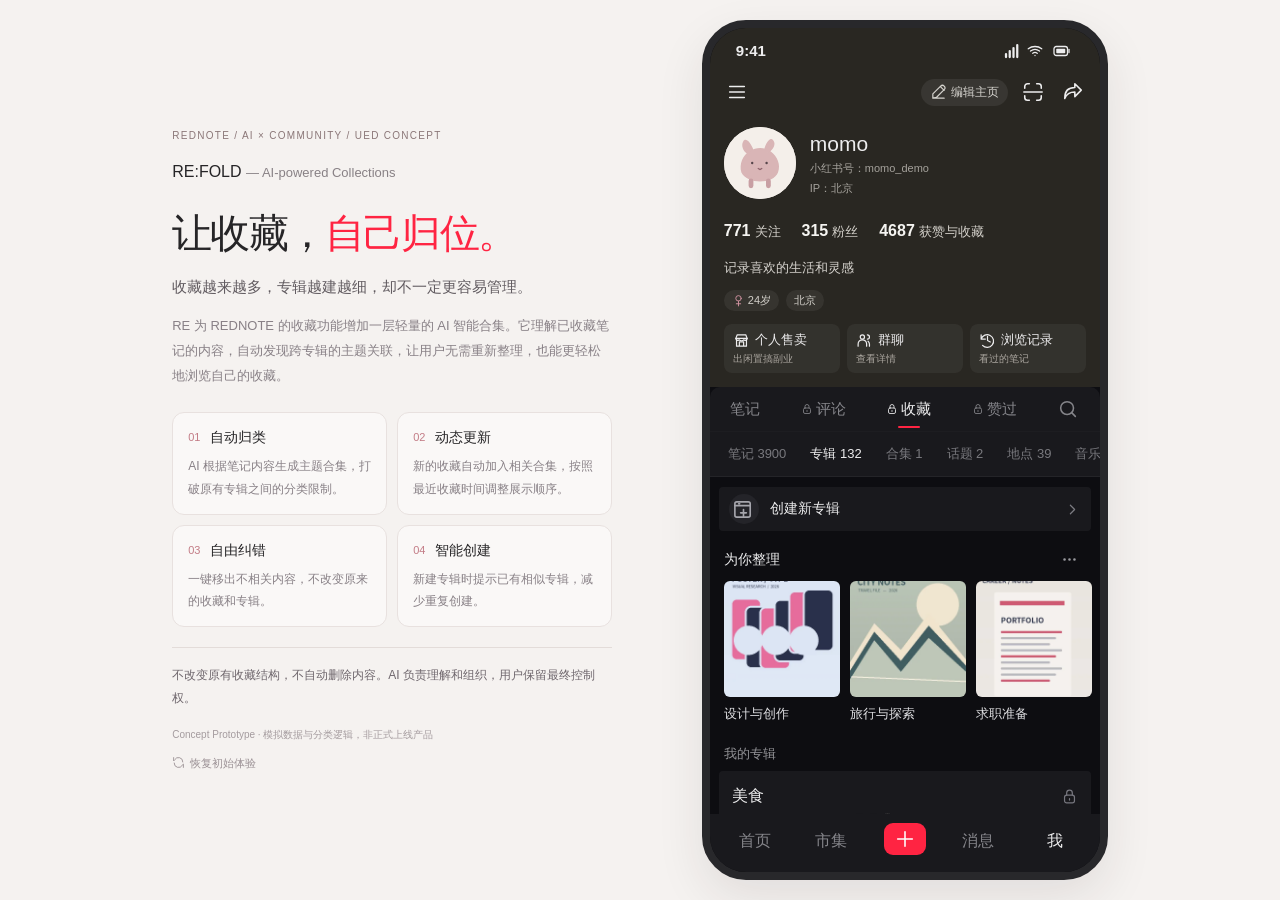
==== RE_FOLD_v06_Demo.html @ 6b08c5b2 "Publish RE:FOLD v0.6 static demo for GitHub Pages" ====
<!DOCTYPE html>
<html lang="zh-CN">
<head>
<meta charset="UTF-8" />
<meta name="viewport" content="width=device-width, initial-scale=1, viewport-fit=cover" />
<meta name="theme-color" content="#0d0d11" />
<title>RE:FOLD — AI-powered Collections · REDNOTE UED Concept</title>
<link rel="icon" href="[data-uri]" type="image/svg+xml" />
<style>
:root {
  color-scheme: dark;
  --red: #ff2442;
  --bg: #0d0d11;
  --surface: #19191d;
  --surface2: #242428;
  --line: #2b2b30;
  --text: #ededee;
  --muted: #929296;
  --faint: #68686e;
}
* { box-sizing: border-box; }
html, body { margin: 0; min-height: 100%; font-family: -apple-system, BlinkMacSystemFont, "PingFang SC", "SF Pro Text", "Microsoft YaHei", sans-serif; }
body { background: #f5f2f0; color: var(--text); -webkit-font-smoothing: antialiased; }
button, input, textarea { font: inherit; }
button { cursor: pointer; -webkit-tap-highlight-color: transparent; }
button:disabled { opacity: .4; cursor: default; }
button:focus-visible, input:focus-visible, textarea:focus-visible, summary:focus-visible { outline: 2px solid var(--red); outline-offset: 3px; }
input:focus-visible, textarea:focus-visible { outline: none; }
.form-row:focus-within { border-bottom-color: #77777e; }
button { color: inherit; }
svg.icon { width: 22px; height: 22px; stroke: currentColor; stroke-width: 1.7; fill: none; stroke-linecap: round; stroke-linejoin: round; flex: none; vertical-align: middle; }
.icon.small { width: 17px; height: 17px; }
.icon.tiny { width: 13px; height: 13px; }
.icon.big { width: 26px; height: 26px; }
.stage { min-height: 100dvh; max-width: 1140px; margin: 0 auto; display: grid; grid-template-columns: minmax(0,440px) 406px; align-items: center; justify-content: center; gap: clamp(40px,7vw,100px); padding: 20px 48px; }
.brief { min-width: 0; color: #262527; }
.eyebrow { color: #8b7778; font-size: 10px; line-height: 16px; letter-spacing: .13em; }
.project-name { font-size: 16px; font-weight: 500; line-height: 24px; margin: 16px 0 0; }
.project-name span { font-size: 13px; color: #888185; font-weight: 400; }
.brief h1 { font-size: 40px; line-height: 1.4; font-weight: 500; letter-spacing: -.045em; margin: 20px 0 12px; }
.brief h1 b { color: var(--red); font-weight: inherit; }
.project-subtitle { font-size: 15px; line-height: 1.8; margin: 0 0 14px; color: #615b60; }
.project-intro { font-size: 13px; line-height: 1.9; margin: 0; color: #888086; }
.features { display: grid; grid-template-columns: repeat(2,minmax(0,1fr)); gap: 10px; margin-top: 24px; }
.feature-card { border: 1px solid #e8e1df; border-radius: 12px; background: #ffffff80; padding: 14px 15px; }
.feature-card h2 { display: flex; align-items: center; gap: 10px; margin: 0 0 8px; font-size: 14px; line-height: 20px; font-weight: 500; }
.feature-card h2 span { color: #c37c86; font-size: 11px; font-weight: 400; font-variant-numeric: tabular-nums; }
.feature-card p { font-size: 12px; line-height: 1.85; color: #888086; margin: 0; }
.design-principle { margin: 20px 0 0; padding-top: 16px; border-top: 1px solid #e3dcd9; color: #6f676d; font-size: 12px; line-height: 1.9; }
.brief-footer { color: #a49b9e; font-size: 10px; line-height: 18px; margin-top: 16px; }
.brief-actions { margin-top: 10px; }
.brief-actions button { padding: 0; width: fit-content; display: flex; gap: 5px; align-items: center; border: 0; background: none; color: #9b9195; font-size: 11px; line-height: 18px; }
.brief-actions .icon { width: 13px; height: 13px; }
.phone { width: 406px; height: 860px; flex: none; border: 8px solid #28282b; border-radius: 44px; overflow: hidden; position: relative; background: var(--bg); display: flex; flex-direction: column; box-shadow: 0 18px 48px #29202218; }
.status { height: 40px; flex: none; padding: 5px 26px 0; display: flex; align-items: center; justify-content: space-between; background: var(--surface); font-size: 15px; font-weight: 600; }
.phone[data-page="home"] .status { background: #292722; }
.signal { display: flex; gap: 5px; align-items: center; }
.signal .icon { width: 18px; height: 18px; }
.signal .battery-icon { width: 25px; height: 18px; }
.viewport { flex: 1; min-height: 0; overflow-y: auto; overflow-x: hidden; scrollbar-width: none; overscroll-behavior-y: contain; background: var(--bg); }
.viewport::-webkit-scrollbar, .shelf::-webkit-scrollbar, .secondary-tabs::-webkit-scrollbar { display: none; }
.tabbar { height: calc(58px + env(safe-area-inset-bottom)); flex: none; display: flex; justify-content: space-around; align-items: flex-start; padding: 9px 7px env(safe-area-inset-bottom); background: var(--surface); z-index: 4; }
.tabbar[hidden] { display: none; }
.tabbar button { border: 0; background: none; color: #85858a; font-size: 16px; padding: 8px 5px; min-width: 48px; }
.tabbar button.current { color: var(--text); font-weight: 500; }
.tabbar .plus { display: grid; place-items: center; width: 42px; min-width: 42px; height: 32px; margin-top: 0; padding: 0; color: white; background: var(--red); border-radius: 9px; }
.coverbar { height: 54px; position: relative; background: #292722; }
.profile-actions { position: absolute; inset: 9px 12px auto; display: flex; align-items: center; justify-content: space-between; }
.profile-actions button { display: flex; align-items: center; justify-content: center; background: none; border: 0; padding: 4px; }
.profile-actions .right { display: flex; align-items: center; gap: 10px; }
.profile-actions .edit { gap: 4px; background: #ffffff12; border-radius: 18px; padding: 5px 9px; font-size: 12px; color: #d4d2cd; }
.profile-box { background: #292722; padding: 5px 14px 14px; }
.profile-main { display: flex; align-items: center; gap: 14px; }
.avatar { width: 72px; height: 72px; flex: none; border-radius: 50%; overflow: hidden; background: #f5f1ed; }
.avatar img { display: block; width: 100%; height: 100%; object-fit: cover; }
.user-name { font-size: 21px; font-weight: 500; line-height: 1.4; }
.user-sub { font-size: 11px; color: #a5a29c; line-height: 1.6; margin-top: 2px; }
.user-stats { display: flex; gap: 21px; align-items: baseline; margin-top: 22px; font-size: 13px; color: #d3d0ca; line-height: 20px; }
.user-stats b { color: #f5f4f1; font-size: 16px; font-weight: 600; margin-right: 4px; }
.user-bio { margin-top: 16px; font-size: 13px; color: #d6d3ce; line-height: 20px; }
.user-tags { display: flex; gap: 7px; margin-top: 12px; }
.user-tag { display: flex; align-items: center; gap: 3px; padding: 3px 8px; border-radius: 12px; background: #ffffff10; color: #d2cfc9; font-size: 11px; line-height: 15px; }
.user-tag .icon { color: #d495a3; }
.profile-utils { display: grid; grid-template-columns: repeat(3,minmax(0,1fr)); gap: 7px; margin-top: 13px; }
.profile-utils button { min-width: 0; text-align: left; background: #ffffff0d; border: 0; border-radius: 8px; padding: 7px 9px; }
.profile-utils strong { display: flex; align-items: center; gap: 5px; white-space: nowrap; font-size: 13px; font-weight: 400; }
.profile-utils small { display: block; color: #aaa69f; font-size: 10px; margin-top: 3px; }
.primary-tabs { height: 44px; display: flex; align-items: stretch; justify-content: space-around; background: var(--surface); border-radius: 10px 10px 0 0; color: #85858a; }
.primary-tabs button { display: flex; position: relative; align-items: center; gap: 3px; background: none; border: 0; padding: 0 7px; font-size: 15px; }
.primary-tabs .icon.tiny { width: 12px; height: 14px; }
.primary-tabs button.active { color: var(--text); font-weight: 500; }
.primary-tabs button.active::after { content: ""; position: absolute; height: 2px; width: 22px; left: calc(50% - 11px); bottom: 3px; background: var(--red); border-radius: 2px; }
.secondary-tabs { display: flex; gap: 24px; align-items: center; padding: 13px 18px; overflow-x: auto; scrollbar-width: none; background: var(--surface); border-top: 1px solid #ffffff04; border-bottom: 1px solid #242428; white-space: nowrap; }
.secondary-tabs button { flex: none; border: 0; background: none; padding: 0; color: #79797e; font-size: 13px; line-height: 18px; }
.secondary-tabs button.active { color: var(--text); font-weight: 500; }
.entryrow { background: var(--surface); margin: 10px 9px 14px; border-radius: 4px; }
.entryrow > button { display: flex; align-items: center; gap: 11px; width: 100%; border: 0; background: none; text-align: left; padding: 7px 10px; font-size: 14px; }
.entryico { display: grid; place-items: center; width: 30px; height: 30px; border-radius: 50%; background: #242429; color: #a6a6ad; }
.entryico .icon { width: 23px; height: 23px; }
.chevron { margin-left: auto; color: #7c7c82; }
.section-head { display: flex; align-items: center; justify-content: space-between; min-height: 28px; margin: 0 14px 8px; }
.section-head strong { display: flex; align-items: center; gap: 5px; font-size: 14px; font-weight: 500; line-height: 20px; }
.section-head button { width: 32px; height: 28px; display: grid; place-items: center; background: none; border: 0; padding: 0; color: #99999e; }
.sparkle { color: #a6a6ad; }
.shelf { display: flex; overflow-x: auto; gap: 10px; padding: 0 14px 14px; scroll-padding-inline: 14px; scrollbar-width: none; overscroll-behavior-x: contain; scroll-snap-type: x proximity; touch-action: pan-x pan-y; }
.smart-tile { display: block; flex: 0 0 116px; width: 116px; position: relative; padding: 0; border: 0; background: none; text-align: left; scroll-snap-align: start; }
.tile-image { display: block; width: 116px; aspect-ratio: 1; overflow: hidden; border-radius: 6px; background: var(--surface2); }
.tile-image img { display: block; width: 100%; height: 100%; object-fit: cover; }
.tile-name { display: block; margin-top: 7px; font-size: 13px; line-height: 19px; color: #dedee1; white-space: nowrap; overflow: hidden; text-overflow: ellipsis; }
.pinmark { position: absolute; top: 6px; right: 6px; display: grid; place-items: center; width: 22px; height: 22px; background: #19191dcc; border-radius: 50%; color: white; }
.shelf-empty { padding: 16px 0; color: var(--muted); font-size: 12px; }
.smart-disabled { display: flex; justify-content: space-between; align-items: center; padding: 0 14px 14px; font-size: 12px; color: var(--muted); }
.smart-disabled button { border: 0; background: none; padding: 8px; color: inherit; }
.albums-label { padding-top: 6px; margin-bottom: 6px; }
.albums-label strong { font-size: 13px; color: var(--muted); font-weight: 400; }
.collection-list { padding: 0 9px 20px; }
.album { background: var(--surface); border-radius: 4px; overflow: hidden; margin-bottom: 2px; }
.albumbutton { display: block; width: 100%; border: 0; background: none; text-align: left; padding: 14px 13px 12px; }
.albumhead { display: flex; justify-content: space-between; align-items: center; font-size: 16px; font-weight: 400; line-height: 22px; }
.tiny-lock { color: #77777f; }
.albummeta { display: flex; align-items: center; gap: 10px; color: #838389; font-size: 12px; line-height: 18px; margin: 5px 0 12px; }
.shared-avatars { display: inline-flex; padding-left: 2px; }
.shared-avatars img { width: 17px; height: 17px; object-fit: cover; border: 1px solid var(--surface); border-radius: 50%; margin-left: -3px; background: #e4dbd0; }
.albumthumbs { display: grid; grid-template-columns: repeat(4,minmax(0,1fr)); gap: 12px; }
.albumthumb { display: block; aspect-ratio: 1; border-radius: 4px; overflow: hidden; background: #242428; }
.albumthumbs img { display: block; width: 100%; height: 100%; object-fit: cover; }
.footer-mock { text-align: center; color: #68686e; font-size: 10px; line-height: 1.7; padding: 0 14px 24px; }
.pagehead { position: sticky; top: 0; z-index: 3; display: grid; grid-template-columns: 48px minmax(0,1fr) 48px; align-items: center; height: 58px; padding: 0 10px; background: var(--surface); }
.pagehead strong { text-align: center; font-size: 17px; font-weight: 500; white-space: nowrap; overflow: hidden; text-overflow: ellipsis; }
.pagehead button { display: flex; align-items: center; justify-content: center; min-width: 44px; min-height: 44px; background: none; border: 0; padding: 0; }
.pagehead button.action { color: var(--red); font-size: 16px; }
.detail-stat { font-size: 12px; line-height: 18px; color: var(--muted); padding: 14px 12px; margin: 0; }
.masonry { display: flex; gap: 6px; padding: 0 5px 18px; align-items: flex-start; }
.note-column { width: calc((100% - 6px) / 2); display: flex; flex-direction: column; gap: 8px; }
.notecard { display: block; width: 100%; border: 0; border-radius: 6px; color: var(--text); text-align: left; overflow: hidden; background: var(--surface); padding: 0; }
.note-image { display: block; overflow: hidden; aspect-ratio: 3 / 4; background: var(--surface2); }
.note-image img { width: 100%; height: 100%; display: block; object-fit: cover; }
.note-caption { display: block; padding: 8px 9px 10px; }
.note-caption strong { font-size: 14px; line-height: 20px; font-weight: 400; display: -webkit-box; -webkit-line-clamp: 2; -webkit-box-orient: vertical; overflow: hidden; }
.note-caption small { display: block; margin-top: 6px; font-size: 11px; line-height: 16px; color: var(--muted); }
.no-results { padding: 40px 18px; color: var(--muted); text-align: center; font-size: 13px; }
.original-detail-title { padding: 15px 13px; display: flex; align-items: center; gap: 12px; }
.original-detail-title img { width: 52px; height: 52px; border-radius: 5px; object-fit: cover; }
.original-detail-title h2 { font-size: 17px; font-weight: 500; margin: 0; }
.original-detail-title p { font-size: 12px; color: var(--muted); margin: 5px 0 0; }
.createform { padding-top: 14px; }
.form-fields { background: var(--surface); padding: 0 15px; }
.form-row { display: flex; align-items: center; gap: 12px; min-height: 46px; border-bottom: 1px solid var(--line); }
.form-row label, .form-textarea label { flex: none; width: 44px; font-size: 14px; color: #d7d7d9; }
.form-row input { flex: 1; min-width: 0; height: 46px; background: none; border: 0; color: var(--text); font-size: 15px; padding: 0; }
.form-row input::placeholder, .form-textarea textarea::placeholder { color: #6d6d73; }
#matchWrap { min-height: 26px; }
.matchbox { height: 26px; display: flex; align-items: center; gap: 5px; padding-left: 56px; color: #9d9da3; font-size: 11px; white-space: nowrap; }
.matchbox button { padding: 4px 0; color: #b5b5ba; border: 0; background: none; font-size: 11px; }
.form-textarea { display: flex; gap: 12px; align-items: flex-start; padding: 6px 0 14px; }
.form-textarea label { padding-top: 2px; }
.form-textarea textarea { flex: 1; min-width: 0; height: 42px; resize: none; background: none; border: 0; color: var(--text); font-size: 14px; line-height: 22px; padding: 0; }
.setting { margin-top: 14px; padding: 0 14px; min-height: 42px; display: flex; align-items: center; justify-content: space-between; background: var(--surface); border-top: 1px solid var(--line); border-bottom: 1px solid var(--line); font-size: 14px; }
.setting + .setting-help + .setting { margin-top: 14px; }
.setting-help { color: #85858d; font-size: 12px; line-height: 20px; padding: 7px 10px 0; margin: 0; }
.switch { width: 57px; height: 32px; flex: none; padding: 2px; border: 0; border-radius: 18px; background: #242428; display: flex; align-items: center; transition: background .15s; }
.switch::before { content: ""; display: block; width: 28px; height: 28px; border-radius: 50%; background: #fff; box-shadow: 0 1px 2px #0002; }
.switch.on { background: var(--red); justify-content: flex-end; }
.modalLayer { position: absolute; inset: 0; z-index: 20; pointer-events: none; }
.modalLayer:not(:empty) { pointer-events: auto; }
.scrim { position: absolute; inset: 0; background: #0009; display: flex; align-items: flex-end; }
.sheet { width: 100%; max-height: 85%; overflow-y: auto; overscroll-behavior: contain; background: #242428; border-radius: 16px 16px 0 0; padding: 9px 16px calc(16px + env(safe-area-inset-bottom)); animation: rise .18s ease-out; }
.phone.modal-open .viewport { overflow-y: hidden; }
.handle { width: 32px; height: 4px; border-radius: 4px; background: #5a5a60; margin: 0 auto 14px; }
.sheet h3 { font-size: 17px; line-height: 24px; font-weight: 500; margin: 0 0 12px; }
.sheet p { color: #99999f; font-size: 12px; line-height: 1.7; margin: 4px 0 12px; }
.sheet .choice { display: flex; width: 100%; align-items: center; gap: 11px; border: 0; background: #303034; border-radius: 7px; color: var(--text); padding: 13px 10px; text-align: left; margin: 8px 0; }
.sheet .choice > span:not(.arrow) { min-width: 0; }
.sheet .choice img { width: 45px; height: 45px; border-radius: 4px; object-fit: cover; flex: none; }
.sheet .choice strong { display: block; font-size: 13px; line-height: 20px; font-weight: 400; }
.sheet .choice small { display: block; font-size: 11px; line-height: 17px; color: #9b9ba1; margin-top: 2px; }
.sheet .choice .arrow { margin-left: auto; color: #929298; }
.sheet .close { display: block; width: 100%; padding: 13px; margin-top: 12px; border: 0; border-radius: 7px; background: #343438; font-size: 15px; }
.sheet .hint { padding: 10px 0; margin: 6px 0; color: #939399; font-size: 11px; line-height: 1.7; }
.note-large { display: block; width: 100%; height: 200px; object-fit: cover; border-radius: 6px; margin-bottom: 14px; }
.note-source { display: flex; gap: 12px; align-items: center; justify-content: space-between; padding: 10px 0; color: #9b9ba1; font-size: 12px; line-height: 18px; border-bottom: 1px solid #343438; }
.note-source strong { color: #d3d3d7; font-weight: 400; }
.classification { font-size: 11px; color: #929298; margin: 10px 0; }
.classification summary { display: flex; align-items: center; gap: 3px; cursor: pointer; width: fit-content; padding: 4px 0; list-style: none; }
.classification summary::-webkit-details-marker { display: none; }
.classification[open] summary .icon { transform: rotate(90deg); }
.classification p { font-size: 12px; margin: 4px 0 8px; }
.toast { position: absolute; left: 12px; right: 12px; bottom: calc(68px + env(safe-area-inset-bottom)); z-index: 22; border-radius: 8px; padding: 12px; background: #e9e9eb; color: #252528; display: flex; align-items: center; justify-content: space-between; gap: 8px; font-size: 12px; box-shadow: 0 3px 14px #0002; }
.phone[data-page="create"] .toast { bottom: calc(16px + env(safe-area-inset-bottom)); }
.toast button { color: #e52b45; border: 0; background: none; padding: 6px; font-size: 12px; }
@keyframes rise { from { transform: translateY(16px); } to { transform: translateY(0); } }
@media (min-width: 900px) and (max-width: 1050px) { .stage { padding-inline: 32px; gap: 40px; } }
@media (max-width: 899px) {
  body { background: var(--bg); }
  .stage { display: block; padding: 0; }
  .brief { display: none; }
  .phone { width: 100%; height: 100dvh; border: 0; border-radius: 0; box-shadow: none; }
  .status { height: calc(40px + env(safe-area-inset-top)); padding-top: calc(5px + env(safe-area-inset-top)); }
}
@media (prefers-reduced-motion: reduce) { *, *::before, *::after { animation-duration: .01ms !important; transition-duration: .01ms !important; scroll-behavior: auto !important; } }

</style>
</head>
<body>
<div class="stage">
  <aside class="brief" aria-labelledby="projectTitle">
    <div class="eyebrow">REDNOTE / AI × COMMUNITY / UED CONCEPT</div>
    <p class="project-name">RE:FOLD <span>— AI-powered Collections</span></p>
    <h1 id="projectTitle">让收藏，<b>自己归位。</b></h1>
    <p class="project-subtitle">收藏越来越多，专辑越建越细，却不一定更容易管理。</p>
    <p class="project-intro">RE 为 REDNOTE 的收藏功能增加一层轻量的 AI 智能合集。它理解已收藏笔记的内容，自动发现跨专辑的主题关联，让用户无需重新整理，也能更轻松地浏览自己的收藏。</p>
    <div class="features" aria-label="四个功能概念">
      <article class="feature-card"><h2><span>01</span>自动归类</h2><p>AI 根据笔记内容生成主题合集，打破原有专辑之间的分类限制。</p></article>
      <article class="feature-card"><h2><span>02</span>动态更新</h2><p>新的收藏自动加入相关合集，按照最近收藏时间调整展示顺序。</p></article>
      <article class="feature-card"><h2><span>03</span>自由纠错</h2><p>一键移出不相关内容，不改变原来的收藏和专辑。</p></article>
      <article class="feature-card"><h2><span>04</span>智能创建</h2><p>新建专辑时提示已有相似专辑，减少重复创建。</p></article>
    </div>
    <p class="design-principle">不改变原有收藏结构，不自动删除内容。AI 负责理解和组织，用户保留最终控制权。</p>
    <footer class="brief-footer">Concept Prototype · 模拟数据与分类逻辑，非正式上线产品</footer>
    <div class="brief-actions"><button id="resetDemo" type="button">恢复初始体验</button></div>
  </aside>
  <section class="phone" aria-label="小红书收藏智能合集交互模拟手机">
    <div class="status"><span>9:41</span><span class="signal" id="statusIcons" aria-label="蜂窝网络、无线网络、电池电量充足"></span></div>
    <main class="viewport" id="appScreen"></main>
    <nav class="tabbar"><button data-action="notice" data-value="本次只演示收藏页，首页未实现">首页</button><button data-action="notice" data-value="本次只演示收藏页，市集未实现">市集</button><button class="plus" data-action="notice" data-value="本次只演示收藏页，发布未实现" aria-label="发布"><span id="publishIcon"></span></button><button data-action="notice" data-value="本次只演示收藏页，消息未实现">消息</button><button class="current" data-action="home">我</button></nav>
    <div class="modalLayer" id="modalLayer"></div><div id="toastLayer"></div>
  </section>
</div>
<script>
'use strict';
const iconPaths={
'back':'<path d="m15 18-6-6 6-6"/>','search':'<circle cx="11" cy="11" r="7"/><path d="m20 20-4-4"/>','more':'<circle cx="5" cy="12" r="1"/><circle cx="12" cy="12" r="1"/><circle cx="19" cy="12" r="1"/>','spark':'<path d="m12 2 1.9 6.1L20 10l-6.1 1.9L12 18l-1.9-6.1L4 10l6.1-1.9Z"/><path d="m19 17 .8 2.2L22 20l-2.2.8L19 23l-.8-2.2L16 20l2.2-.8Z"/>','folder':'<path d="M3 7a2 2 0 0 1 2-2h5l2 2h7a2 2 0 0 1 2 2v11H3Z"/>','folder-add':'<path d="M3 7a2 2 0 0 1 2-2h5l2 2h7a2 2 0 0 1 2 2v11H3Z"/><path d="M12 11v6m-3-3h6"/>','chevron':'<path d="m9 18 6-6-6-6"/>','down':'<path d="m6 9 6 6 6-6"/>','check':'<path d="m4 12 5 5L20 6"/>','pin':'<path d="m14 3 7 7-4 1-4 4-2-2-7 7 7-7-2-2 4-4Z"/>','eye-off':'<path d="m3 3 18 18"/><path d="M10.5 10.5a2 2 0 0 0 3 3"/><path d="M9 5a10 10 0 0 1 12 7c-1 2-3 4-5 5M6 7c-2 1-3 3-4 5 4 7 16 9 20 0"/>','undo':'<path d="M3 7v6h6"/><path d="M4 13a8 8 0 1 1 3 6"/>','bookmark':'<path d="M5 3h14v18l-7-5-7 5V3Z"/>','close':'<path d="M18 6 6 18M6 6l12 12"/>','settings':'<circle cx="12" cy="12" r="3"/><path d="m19 13 2-1-2-1m-7-8v2m0 14v2m-9-9h2m14 0h2M5 5l2 2m10 10 2 2M19 5l-2 2M7 17l-2 2"/>','refresh':'<path d="M20 11a8 8 0 0 0-15-4L3 9V3M4 13a8 8 0 0 0 15 4l2-2v6"/>','help':'<circle cx="12" cy="12" r="10"/><path d="M9 9a3 3 0 1 1 5 3l-2 2m0 3v.5"/>'};

Object.assign(iconPaths, {
 'lock':'<rect x="5" y="10" width="14" height="11" rx="3"/><path d="M8 10V7a4 4 0 0 1 8 0v3m-4 5v2"/>',
 'menu':'<path d="M4 6h16M4 12h16M4 18h16"/>',
 'edit':'<path d="m15 4 5 5M4 20l5-1L20 8a2 2 0 0 0-5-5L4 14v6Zm0 0h16"/>',
 'scan':'<path d="M8 3H6a3 3 0 0 0-3 3v2m13-5h2a3 3 0 0 1 3 3v2M3 16v2a3 3 0 0 0 3 3h2m8 0h2a3 3 0 0 0 3-3v-2M2 12h20"/>',
 'share':'<path d="m14 3 7 7-7 7v-5C8 12 5 14 3 19c0-9 4-12 11-12V3Z"/>',
 'people':'<circle cx="9" cy="7" r="3"/><path d="M3 20v-3a6 6 0 0 1 12 0v3m1-16a3 3 0 0 1 0 6m3 10v-3a6 6 0 0 0-2-4"/>',
 'store':'<path d="M4 9h16l-2-5H6L4 9Zm1 0v11h14V9M9 20v-6h6v6"/><path d="M4 9a3 3 0 0 0 5 2 4 4 0 0 0 6 0 3 3 0 0 0 5-2"/>',
 'history':'<path d="M3 10a9 9 0 1 1 2 9M3 4v6h6m3-4v6l4 2"/>',
 'female':'<circle cx="12" cy="8" r="5"/><path d="M12 13v9m-4-4h8"/>',
 'plus':'<path d="M12 4v16M4 12h16"/>',
 'album-add':'<rect x="3" y="4" width="16" height="16" rx="2"/><path d="M3 8h16M7 6h1m4 6v7m-3-3.5h6"/>',
 'wifi':'<path d="M3 9a15 15 0 0 1 18 0M6 12a10 10 0 0 1 12 0m-9 3a5 5 0 0 1 6 0m-3 3h.01"/>',
 'signal':'<path d="M4 16v4m5-8v8m5-12v12m5-16v16" stroke-width="3"/>',
 'battery':'<rect x="2" y="6" width="18" height="12" rx="3"/><path d="M22 10v4"/><rect x="5" y="9" width="12" height="6" rx="1" fill="currentColor" stroke="none"/>'
});
const ico=(name,cls='')=>`<svg class="icon ${cls}" viewBox="0 0 24 24" aria-hidden="true">${iconPaths[name]||iconPaths.folder}</svg>`;
const esc=s=>String(s??'').replaceAll('&','&amp;').replaceAll('<','&lt;').replaceAll('>','&gt;').replaceAll('"','&quot;').replaceAll("'",'&#39;');
const E=id=>document.getElementById(id);
E('statusIcons').innerHTML=ico('signal')+ico('wifi')+ico('battery','battery-icon');
E('publishIcon').innerHTML=ico('plus');
E('resetDemo').innerHTML=ico('refresh','small')+'恢复初始体验';
const GROUPS=[
 {id:'design',name:'设计与创作',desc:'视觉、动态、交互与设计参考',cover:'design_type',stamp:190},
 {id:'travel',name:'旅行与探索',desc:'目的地、路线和出行灵感',cover:'travel_cph',stamp:180},
 {id:'career',name:'求职准备',desc:'作品集、笔试与面试经验',cover:'career_resume',stamp:170},
 {id:'food',name:'美食与探店',desc:'食谱、餐厅和周末味道',cover:'photo_food',stamp:160},
 {id:'home',name:'家居灵感',desc:'布置、软装和生活空间',cover:'home_room',stamp:150},
 {id:'life',name:'穿搭与生活',desc:'穿搭、美妆与生活方式',cover:'life_fashion',stamp:140}
];
const BASE_NOTES=[
 ['d1','实验字体与海报排版','design_type',['design'],'视觉设计灵感',190,'笔记里的字体构成与视觉排版元素'],
 ['d2','让人想反复看的动态视觉','design_motion',['design'],'视觉设计灵感',150,'包含动态视觉、创意表现相关内容'],
 ['d3','好看的品牌视觉系统','design_brand',['design'],'平面设计',120,'品牌设计和视觉系统参考'],
 ['d4','平面设计的网格排版方法','design_packaging',['design'],'平面设计',110,'涉及网格、印刷和版式'],
 ['d5','柔软的三维图形灵感','design_blender',['design'],'Blender学习',90,'三维造型和材质设计'],
 ['d6','喜欢的交互网页合集','design_website',['design'],'交互设计',85,'交互网页和创意编程案例'],
 ['d7','作品集封面参考','design_grid',['design','career'],'作品集参考',88,'既是视觉排版，也与求职作品集有关'],
 ['d8','UI 元素与信息层级','design_ui',['design'],'UI设计',76,'界面组件和信息层级'],
 ['t1','哥本哈根城市漫步','travel_cph',['travel'],'北欧旅行',180,'城市旅行与地点信息'],
 ['t2','首尔值得去的街区','photo_korea',['travel'],'韩国',140,'韩国旅行路线与地点'],
 ['t3','新西兰南岛徒步记录','travel_nz',['travel'],'新西兰旅行',120,'徒步路线与出行参考'],
 ['t4','英国周末小旅行','travel_uk',['travel'],'英国旅行',100,'英国旅行地点与交通'],
 ['t5','第一次去意大利的路线','travel_italy',['travel'],'欧洲旅行',88,'旅行目的地与行程安排'],
 ['c1','设计岗位作品集怎么准备','career_resume',['career'],'求职准备',170,'适用于设计岗位求职'],
 ['c2','设计师面试问题整理','career_interview',['career'],'秋招面试',135,'包含面试准备与提问'],
 ['c3','校招投递时间线','career_jobs',['career'],'求职准备',105,'求职流程与时间安排'],
 ['c4','怎样讲清楚自己的项目','career_case',['career'],'作品集参考',85,'项目叙事与作品呈现'],
 ['c5','AI Coding 笔试作品思路','career_ai',['career','design'],'秋招面试',70,'求职笔试与设计技术的交叉内容'],
 ['f1','周末想吃的家常菜','photo_food',['food'],'美食',160,'食谱和美食收藏'],
 ['f2','这家咖啡馆好舒服','food_cafe',['food'],'美食',105,'餐厅与咖啡馆内容'],
 ['f3','烘焙也可以很简单','food_bakery',['food'],'美食',76,'甜品与食谱内容'],
 ['f4','简单好吃的一人食','photo_food2',['food'],'美食',40,'家庭料理参考'],
 ['h1','小房间也可以很温暖','home_room',['home'],'家居',150,'室内布置与家具搭配'],
 ['h2','复古台灯和阅读角','home_lamp',['home','design'],'家居',110,'家居布置和色彩参考'],
 ['h3','小户型空间整理灵感','home_small',['home'],'生活灵感',70,'空间收纳和居住布置'],
 ['h4','自然色系卧室搭配','home_color',['home'],'生活灵感',45,'配色与室内装饰'],
 ['l1','秋冬简约穿搭灵感','life_fashion',['life'],'穿搭',140,'日常穿搭'],
 ['l2','自然妆容参考','life_skincare',['life'],'美妆',92,'妆容与护肤'],
 ['l3','可爱宠物日常','life_pet',['life'],'生活灵感',55,'日常生活记录']
].map(([id,title,cover,groups,original,stamp,reason])=>({id,title,cover,groups,original,stamp,reason}));
const ALBUMS=[
 {id:'美食',name:'美食',count:93,shared:3,locked:true,covers:['photo_food','photo_food2','food_noodle','food_bakery']},
 {id:'韩国',name:'韩国',count:36,shared:2,locked:true,covers:['photo_korea','travel_korea','travel_cph','travel_uk']},
 {id:'视觉设计灵感',name:'视觉设计灵感',count:84,locked:true,covers:['design_type','design_motion','design_brand','design_packaging']},
 {id:'作品集参考',name:'作品集参考',count:29,locked:true,covers:['career_case','design_grid','career_resume','career_ai']},
 {id:'求职准备',name:'求职准备',count:43,locked:true,covers:['career_jobs','career_resume','career_interview','career_case']},
 {id:'新西兰旅行',name:'新西兰旅行',count:19,locked:true,covers:['travel_nz','travel_cph','travel_bergen','travel_uk']},
 {id:'家居',name:'家居',count:28,locked:true,covers:['home_room','home_lamp','home_small','home_color']},
 {id:'字体排版',name:'字体排版',count:32,locked:true,covers:['design_grid','design_type','design_packaging','design_ui']}
];
const NEW_NOTES=[
 {id:'new1',title:'租房小卧室也能拥有松弛感',cover:'new_room',groups:['home'],original:'未归类',reason:'识别到小户型居住布置和家具搭配'},
 {id:'new2',title:'实验字体制作过程',cover:'new_type',groups:['design'],original:'未归类',reason:'识别到字体排版与视觉创作'},
 {id:'new3',title:'首尔的周末散步路线',cover:'new_korea',groups:['travel'],original:'未归类',reason:'识别到韩国地点与出行路线'}
];
const KEY='refold-v05-experience-data';
function stored(){try{return JSON.parse(localStorage.getItem(KEY)||'{}')}catch(_){return {}}}
const persisted=stored();
const S={page:'home',selectedGroup:null,selectedAlbum:null,selectedNote:null,createTitle:'',createDesc:'',createPublic:true,createShared:false,smartOn:persisted.smartOn!==false,hidden:persisted.hidden||[],pins:persisted.pins||[],exclude:persisted.exclude||{},savedNew:persisted.savedNew||[],extraAlbums:persisted.extraAlbums||[],saveClock:persisted.saveClock||400,toastUndo:null};
function commit(){try{localStorage.setItem(KEY,JSON.stringify({smartOn:S.smartOn,hidden:S.hidden,pins:S.pins,exclude:S.exclude,savedNew:S.savedNew,extraAlbums:S.extraAlbums,saveClock:S.saveClock}))}catch(_){}}
const INLINE_ASSETS={"career_ai":"[data-uri]","career_case":"[data-uri]","career_interview":"[data-uri]","career_jobs":"[data-uri]","career_resume":"[data-uri]","design_blender":"[data-uri]","design_brand":"[data-uri]","design_grid":"[data-uri]","design_motion":"[data-uri]","design_packaging":"[data-uri]","design_type":"[data-uri]","design_ui":"[data-uri]","design_website":"[data-uri]","food_bakery":"[data-uri]","food_cafe":"[data-uri]","food_home":"[data-uri]","food_noodle":"[data-uri]","home_color":"[data-uri]","home_lamp":"[data-uri]","home_room":"[data-uri]","home_small":"[data-uri]","life_fashion":"[data-uri]","life_pet":"[data-uri]","life_skincare":"[data-uri]","new_korea":"[data-uri]","new_room":"[data-uri]","new_type":"[data-uri]","photo_food":"[data-uri]","photo_food2":"[data-uri]","photo_korea":"[data-uri]","travel_bergen":"[data-uri]","travel_cph":"[data-uri]","travel_italy":"[data-uri]","travel_korea":"[data-uri]","travel_nz":"[data-uri]","travel_uk":"[data-uri]"};
const asset=cover=>INLINE_ASSETS[cover];
const allNotes=()=>[...BASE_NOTES,...NEW_NOTES.filter(n=>S.savedNew.includes(n.id)).map((n,i)=>({...n,stamp:400+S.savedNew.indexOf(n.id)}))];
const inGroup=(n,id)=>n.groups.includes(id)&&!(S.exclude[id]||[]).includes(n.id);
const groupNotes=id=>allNotes().filter(n=>inGroup(n,id)).sort((a,b)=>b.stamp-a.stamp);
const visibleGroups=()=>GROUPS.filter(g=>S.smartOn&&!S.hidden.includes(g.id)&&groupNotes(g.id).length).sort((a,b)=>{const ap=S.pins.includes(a.id),bp=S.pins.includes(b.id);if(ap!==bp)return ap?-1:1;const t=id=>Math.max(0,...groupNotes(id).map(n=>n.stamp));return t(b.id)-t(a.id)});
function renderProfile(){return `<div class="coverbar"><div class="profile-actions"><button aria-label="菜单" data-action="notice" data-value="本次只呈现个人收藏体验">${ico('menu')}</button><div class="right"><button class="edit" data-action="notice" data-value="个人资料为概念示意">${ico('edit','small')}编辑主页</button><button aria-label="扫一扫" data-action="notice" data-value="此入口不在本次演示范围">${ico('scan')}</button><button aria-label="分享主页" data-action="notice" data-value="分享功能不在本次演示范围">${ico('share')}</button></div></div></div>
<div class="profile-box"><div class="profile-main"><div class="avatar"><img src="[data-uri]" alt="模拟用户头像"></div><div><div class="user-name">momo</div><div class="user-sub">小红书号：momo_demo</div><div class="user-sub">IP：北京</div></div></div><div class="user-stats"><span><b>771</b>关注</span><span><b>315</b>粉丝</span><span><b>4687</b>获赞与收藏</span></div><div class="user-bio">记录喜欢的生活和灵感</div><div class="user-tags"><span class="user-tag">${ico('female','tiny')}24岁</span><span class="user-tag">北京</span></div><div class="profile-utils"><button data-action="notice" data-value="个人售卖不在本次演示范围"><strong>${ico('store','small')}个人售卖</strong><small>出闲置搞副业</small></button><button data-action="notice" data-value="群聊不在本次演示范围"><strong>${ico('people','small')}群聊</strong><small>查看详情</small></button><button data-action="notice" data-value="浏览记录不在本次演示范围"><strong>${ico('history','small')}浏览记录</strong><small>看过的笔记</small></button></div></div>
<div class="primary-tabs"><button data-action="notice" data-value="笔记标签非本次演示范围">笔记</button><button data-action="notice" data-value="评论标签非本次演示范围">${ico('lock','tiny')}评论</button><button class="active" aria-current="page" data-action="notice" data-value="当前为收藏页">${ico('lock','tiny')}收藏</button><button data-action="notice" data-value="赞过标签非本次演示范围">${ico('lock','tiny')}赞过</button><button aria-label="搜索收藏" data-action="notice" data-value="原生收藏搜索不在本次改版范围">${ico('search')}</button></div><div class="secondary-tabs"><button data-action="notice" data-value="笔记标签非本次演示范围">笔记 3900</button><button class="active" aria-current="page" data-action="notice" data-value="当前为专辑页">专辑 132</button>${['合集 1','话题 2','地点 39','音乐 1'].map(t=>`<button data-action="notice" data-value="此标签不在本次演示范围">${t}</button>`).join('')}</div>`}
function smartTile(g){const arr=groupNotes(g.id);return `<button class="smart-tile" data-action="group" data-id="${g.id}" aria-label="打开智能合集 ${esc(g.name)}"><span class="tile-image"><img src="${asset(arr[0]?.cover||g.cover)}" alt="${esc(arr[0]?.title||g.name)}"></span>${S.pins.includes(g.id)?`<span class="pinmark" aria-label="已固定">${ico('pin','tiny')}</span>`:''}<span class="tile-name">${esc(g.name)}</span></button>`}
function albumCard(a){return `<div class="album"><button class="albumbutton" data-action="album" data-id="${esc(a.id)}"><div class="albumhead"><span>${esc(a.name)}</span>${a.locked?`<span class="tiny-lock" aria-label="私密专辑">${ico('lock','small')}</span>`:''}</div><div class="albummeta"><span>笔记 · ${a.count}</span>${a.shared?`<span>共享人 · ${a.shared}</span><span class="shared-avatars" aria-hidden="true">${Array.from({length:Math.min(a.shared,3)},(_,i)=>`<img src="${i===2?'[data-uri]':asset(['design_brand','life_fashion'][i])}" alt="">`).join('')}</span>`:''}</div><div class="albumthumbs">${a.covers.slice(0,4).map(c=>`<span class="albumthumb"><img src="${asset(c)}" alt="${esc(a.name)} 专辑封面"></span>`).join('')}</div></button></div>`}
function renderHome(){const gs=visibleGroups();return `${renderProfile()}<div class="entryrow"><button data-action="create"><span class="entryico">${ico('album-add')}</span>创建新专辑<span class="chevron">${ico('chevron','small')}</span></button></div>${S.smartOn?`<section aria-label="为你整理"><div class="section-head"><strong>为你整理</strong><button data-action="settings" aria-label="智能合集设置">${ico('more','small')}</button></div>${gs.length?`<div class="shelf" id="smartShelf">${gs.map(smartTile).join('')}</div>`:'<div class="shelf"><div class="shelf-empty">暂无显示的智能合集，可在设置中恢复。</div></div>'}</section>`:`<div class="smart-disabled"><span>智能合集已关闭</span><button data-action="settings" aria-label="智能合集设置">${ico('more','small')}</button></div>`}<div class="section-head albums-label"><strong>我的专辑</strong></div><div class="collection-list">${[...ALBUMS,...S.extraAlbums].map(albumCard).join('')}</div><div class="footer-mock">体验设计原型 · 模拟数据与 AI 结果<br>3900 / 132 为情境数字，当前展示 8 个原有专辑</div>`}
function noteCard(n){return `<button class="notecard" data-action="note" data-id="${n.id}"><span class="note-image"><img src="${asset(n.cover)}" alt="${esc(n.title)}"></span><span class="note-caption"><strong>${esc(n.title)}</strong><small>${esc(n.original)}</small></span></button>`}
function noteFlow(notes){return `<div class="masonry">${[0,1].map(col=>`<div class="note-column">${notes.filter((_,i)=>i%2===col).map(noteCard).join('')}</div>`).join('')}</div>`}
function header(title,right=''){return `<div class="pagehead"><button aria-label="返回" data-action="home">${ico('back','big')}</button><strong>${esc(title)}</strong>${right||'<span></span>'}</div>`}
function renderGroup(){const g=GROUPS.find(x=>x.id===S.selectedGroup);if(!g)return renderHome();const notes=groupNotes(g.id);return `${header(g.name,`<button aria-label="管理智能合集" data-action="group-menu">${ico('more')}</button>`)}<p class="detail-stat">${notes.length} 篇收藏 · 自动更新</p>${notes.length?noteFlow(notes):'<div class="no-results">这个智能合集暂时没有笔记。原收藏未受影响。</div>'}`}
function renderAlbum(){const a=[...ALBUMS,...S.extraAlbums].find(a=>a.id===S.selectedAlbum);if(!a)return renderHome();const notes=allNotes().filter(n=>n.original===a.id);return `${header(a.name)}<div class="original-detail-title"><img src="${asset(a.covers[0])}" alt="${esc(a.name)}"><div><h2>${esc(a.name)}</h2><p>笔记 ${a.count} · ${a.locked?'私密':'公开'}</p><p>当前模拟内容 ${notes.length} 篇</p></div></div>${notes.length?noteFlow(notes):'<div class="no-results">这个模拟专辑暂时没有可演示的笔记。</div>'}`}
function similarAlbums(name){const x=name.trim();if(x.length<2)return [];const pats=[/设计|平面|字体|排版|视觉|海报|作品集|创作|ui/i,/旅行|英国|韩国|欧洲|新西兰|首尔|游玩|攻略|旅游/i,/面试|求职|简历|秋招|笔试|校招|作品集/i,/美食|餐厅|咖啡|探店/i,/家居|软装|装修|房间|居住/i];const words=['视觉设计灵感','韩国','求职准备','美食','家居'];const tokens=pats.map((r,i)=>r.test(x)?words[i]:null).filter(Boolean);return ALBUMS.filter(a=>tokens.includes(a.name)||a.name.includes(x)||x.includes(a.name)).slice(0,4)}
function matchHtml(){const sims=similarAlbums(S.createTitle);return sims.length?`<div class="matchbox">${ico('spark','tiny')}<span>发现 ${sims.length} 个相似专辑</span><span>·</span><button data-action="show-similar">查看</button></div>`:''}
function renderCreate(){return `${header('新建专辑',`<button class="action" data-action="save-album" ${S.createTitle.trim()?'':'disabled'}>保存</button>`)}<div class="createform"><div class="form-fields"><div class="form-row"><label for="albumTitle">标题</label><input id="albumTitle" maxlength="32" value="${esc(S.createTitle)}" placeholder="为你的专辑添加一个标题" autocomplete="off"></div><div id="matchWrap" aria-live="polite">${matchHtml()}</div><div class="form-textarea"><label for="albumDesc">简介</label><textarea id="albumDesc" aria-label="专辑简介">${esc(S.createDesc)}</textarea></div></div><div class="setting"><span>公开我的专辑</span><button aria-label="公开我的专辑" role="switch" aria-checked="${S.createPublic}" class="switch ${S.createPublic?'on':''}" data-action="toggle-public"></button></div><p class="setting-help">关闭后，他人将无法查看你的专辑内容</p><div class="setting"><span>和好友共享专辑</span><button aria-label="和好友共享专辑" role="switch" aria-checked="${S.createShared}" class="switch ${S.createShared?'on':''}" data-action="toggle-shared"></button></div><p class="setting-help">开启后，你可以邀请好友编辑专辑内容</p></div>`}
function render(){const el=E('appScreen');const oldTop=el.scrollTop;const shelf=E('smartShelf');if(shelf)S.shelfScroll=shelf.scrollLeft;el.innerHTML=S.page==='home'?renderHome():S.page==='group'?renderGroup():S.page==='create'?renderCreate():renderAlbum();document.querySelector('.phone').dataset.page=S.page;document.querySelector('.tabbar').hidden=S.page==='create';if(S.page==='home'){const rail=E('smartShelf');if(rail)rail.scrollLeft=S.shelfScroll||0}el.scrollTop=oldTop}
function go(page,id){const el=E('appScreen');if(S.page==='home'){S.homeScroll=el.scrollTop;S.shelfScroll=E('smartShelf')?.scrollLeft||0}S.page=page;if(page==='group')S.selectedGroup=id;if(page==='album')S.selectedAlbum=id;closeModal();render();el.scrollTop=page==='home'?S.homeScroll||0:0}
function closeModal(){const layer=E('modalLayer');if(!layer.firstChild)return;layer.innerHTML='';document.querySelector('.phone').classList.remove('modal-open');E('appScreen').inert=false;document.querySelector('.tabbar').inert=false;S.modalOpener?.focus({preventScroll:true});S.modalOpener=null}
function sheet(inner){if(!E('modalLayer').firstChild)S.modalOpener=document.activeElement;E('modalLayer').innerHTML=`<div class="scrim" id="backdrop"><div class="sheet" role="dialog" aria-modal="true" aria-label="${S.selectedNote?'笔记与收藏操作':'收藏操作'}" tabindex="-1"><div class="handle"></div>${inner}<button class="close" data-action="close">关闭</button></div></div>`;document.querySelector('.phone').classList.add('modal-open');E('appScreen').inert=true;document.querySelector('.tabbar').inert=true;E('modalLayer').querySelector('.sheet').focus({preventScroll:true})}
function toast(msg,undo=null){const t=E('toastLayer');t.innerHTML=`<div class="toast" role="status"><span>${esc(msg)}</span>${undo?'<button data-action="undo">撤销</button>':''}</div>`;S.toastUndo=undo;clearTimeout(S.toastTimer);S.toastTimer=setTimeout(()=>{t.innerHTML='';S.toastUndo=null},4400)}
function groupMenu(){const g=GROUPS.find(x=>x.id===S.selectedGroup);if(!g)return;const pinned=S.pins.includes(g.id);sheet(`<h3>${ico('spark')} ${esc(g.name)}</h3><p>仅调整自己的智能合集展示，不修改原有专辑。</p><button class="choice" data-action="pin" data-id="${g.id}">${ico('pin')}<span><strong>${pinned?'取消固定':'固定在最前'}</strong><small>${pinned?'重新按最近收藏排序':'固定后不受新收藏排序影响'}</small></span><span class="arrow">${ico('chevron','small')}</span></button><button class="choice" data-action="hide" data-id="${g.id}">${ico('eye-off')}<span><strong>不显示这个智能合集</strong><small>隐藏只是个人视图操作，不取消任何收藏</small></span><span class="arrow">${ico('chevron','small')}</span></button><div class="hint">提示：想调整某篇笔记的分类，请直接打开该笔记。</div>`)}
function noteSheet(noteId){const n=allNotes().find(n=>n.id===noteId);if(!n)return;S.selectedNote=n.id;const g=GROUPS.find(g=>g.id===S.selectedGroup);const currentlyInGroup=S.page==='group'&&g&&inGroup(n,g.id);sheet(`<img class="note-large" src="${asset(n.cover)}" alt="${esc(n.title)}"><h3>${esc(n.title)}</h3><div class="note-source"><span>原收藏专辑</span><strong>${esc(n.original)}</strong></div><details class="classification"><summary>${ico('chevron','tiny')}查看归类依据（模拟）</summary><p>${esc(n.reason)}</p></details>${currentlyInGroup?`<button class="choice" data-action="exclude" data-id="${n.id}" data-group="${g.id}">${ico('close','small')}<span><strong>不属于这个智能合集</strong></span></button>`:''}`)}
function simulateSheet(){sheet(`<h3>模拟收藏一篇新笔记</h3><p>选择一篇新内容，观察「为你整理」的智能合集如何自动收纳、按最近收藏调整顺序。</p>${NEW_NOTES.map(n=>`<button class="choice" data-action="save-note" data-id="${n.id}" ${S.savedNew.includes(n.id)?'disabled':''}><img src="${asset(n.cover)}" alt=""/><span><strong>${esc(n.title)}</strong><small>${S.savedNew.includes(n.id)?'已在模拟收藏中':'点击模拟收藏 · 自动进入智能合集'}</small></span><span class="arrow">${ico(S.savedNew.includes(n.id)?'check':'plus','small')}</span></button>`).join('')}<div class="hint">默认依照关联合集最近一次新增笔记的时间排序。已经收藏的内容不会重复加入。</div>`)}
function settingsSheet(){sheet(`<h3>${ico('spark')} 为你整理 · 设置</h3><p>AI 智能合集将所有收藏笔记按内容建立虚拟关联。只在此处展示，不改变你的原有专辑。</p><button class="choice" data-action="smart-toggle"><span><strong>${S.smartOn?'关闭智能合集展示':'开启智能合集展示'}</strong><small>可随时恢复显示</small></span><span class="arrow">${S.smartOn?'关闭':'开启'}</span></button>${S.hidden.length?`<div class="hint">已隐藏的智能合集</div>${S.hidden.map(id=>{const g=GROUPS.find(g=>g.id===id);return g?`<button class="choice" data-action="restore" data-id="${id}"><span><strong>${esc(g.name)}</strong><small>点击恢复展示</small></span><span class="arrow">${ico('chevron','small')}</span></button>`:''}).join('')}`:''}<button class="choice" data-action="simulate">${ico('bookmark')}<span><strong>模拟收藏一篇新笔记</strong><small>验证自动更新与排序</small></span><span class="arrow">${ico('chevron','small')}</span></button><div class="hint">当前仅展示规则驱动的模拟 AI 结果。真实上线需明确授权、保护私密和共享专辑数据，并允许用户退出。</div>`)}
function similarSheet(){const sims=similarAlbums(S.createTitle);sheet(`<h3>已有的相似专辑</h3><p>AI 根据输入的标题识别相关主题。这些结果仅供参考，不会阻止你创建新的专辑。</p>${sims.map(a=>`<button class="choice" data-action="album" data-id="${esc(a.id)}"><img src="${asset(a.covers[0])}" alt=""/><span><strong>${esc(a.name)}</strong><small>${a.count} 篇收藏 · 原有专辑</small></span><span class="arrow">${ico('chevron','small')}</span></button>`).join('')}`)}
function saveAlbum(){const name=S.createTitle.trim();if(!name){toast('请填写专辑名称');return}const id='user-'+Date.now();const x={id,name,count:0,locked:!S.createPublic,shared:S.createShared?1:0,covers:['design_grid','design_brand','travel_uk','food_cafe']};S.extraAlbums.unshift(x);commit();S.createTitle='';S.createDesc='';S.createPublic=true;S.createShared=false;go('home');toast(`「${name}」已创建，原有专辑保持不变`,()=>{S.extraAlbums=S.extraAlbums.filter(a=>a.id!==id);commit();render()})}
function onAction(a,id,node){switch(a){
 case 'home':go('home');break;
 case 'group':go('group',id);break;
 case 'album':go('album',id);break;
 case 'create':S.createTitle='';S.createDesc='';go('create');break;
 case 'note':noteSheet(id);break;
 case 'close':closeModal();break;
 case 'notice':toast(node?.dataset.value||'此入口不在本次测试范围');break;
 case 'settings':settingsSheet();break;
 case 'group-menu':groupMenu();break;
 case 'simulate':simulateSheet();break;
 case 'show-similar':similarSheet();break;
 case 'save-album':saveAlbum();break;
 case 'toggle-public':S.createPublic=!S.createPublic;render();break;
 case 'toggle-shared':S.createShared=!S.createShared;render();break;
 case 'smart-toggle':S.smartOn=!S.smartOn;commit();closeModal();go('home');toast(S.smartOn?'已开启智能合集':'已关闭智能合集展示');break;
 case 'pin':{const was=S.pins.includes(id);S.pins=was?S.pins.filter(x=>x!==id):[id,...S.pins];commit();closeModal();render();toast(was?'已取消固定，按最近收藏排序':'已将合集固定在最前');break}
 case 'hide':{S.hidden=[...new Set([...S.hidden,id])];commit();closeModal();go('home');toast('已隐藏智能合集，可在「管理」中恢复',()=>{S.hidden=S.hidden.filter(x=>x!==id);commit();render()});break}
 case 'restore':{S.hidden=S.hidden.filter(x=>x!==id);commit();closeModal();render();toast('已恢复显示智能合集');break}
 case 'exclude':{const group=node.dataset.group;S.exclude[group]=[...new Set([...(S.exclude[group]||[]),id])];commit();closeModal();render();toast('已从智能合集移除 · 原收藏未变',()=>{S.exclude[group]=S.exclude[group].filter(x=>x!==id);commit();render()});break}
 case 'save-note':{if(S.savedNew.includes(id)){toast('这篇笔记已经收藏过了');return}const n=NEW_NOTES.find(x=>x.id===id);if(!n)return;S.savedNew.push(id);commit();closeModal();go('home');const rail=E('smartShelf');if(rail)rail.scrollLeft=0;S.shelfScroll=0;toast(`已收藏，AI 自动加入「${GROUPS.find(g=>g.id===n.groups[0])?.name}」`,()=>{S.savedNew=S.savedNew.filter(x=>x!==id);commit();render()});break}
 case 'undo':{if(S.toastUndo){const fn=S.toastUndo;S.toastUndo=null;fn();E('toastLayer').innerHTML=''}break}
 default:break
}}
document.addEventListener('click',ev=>{const target=ev.target.closest('[data-action]');if(target){ev.preventDefault();onAction(target.dataset.action,target.dataset.id,target)}else if(ev.target.id==='backdrop')closeModal()});
E('appScreen').addEventListener('input',ev=>{if(ev.target.id==='albumTitle'){S.createTitle=ev.target.value;E('matchWrap').innerHTML=matchHtml();const btn=E('appScreen').querySelector('[data-action="save-album"]');if(btn)btn.disabled=!S.createTitle.trim()}if(ev.target.id==='albumDesc')S.createDesc=ev.target.value});
document.addEventListener('keydown',ev=>{if(ev.key==='Escape')closeModal();if(ev.key==='Tab'&&E('modalLayer').firstChild){const controls=[...E('modalLayer').querySelectorAll('button:not(:disabled),summary')];const first=controls[0],last=controls.at(-1);if(ev.shiftKey&&(document.activeElement===first||document.activeElement.classList.contains('sheet'))){ev.preventDefault();last?.focus()}else if(!ev.shiftKey&&document.activeElement===last){ev.preventDefault();first?.focus()}}});
document.querySelectorAll('[data-demo]').forEach(b=>b.addEventListener('click',()=>{const k=b.dataset.demo;if(k==='shelf'){go('home');setTimeout(()=>E('smartShelf')?.scrollIntoView({behavior:'smooth',block:'center'}),70)}else if(k==='detail')go('group','design');else if(k==='save')simulateSheet();else if(k==='create')go('create')}));
E('resetDemo').addEventListener('click',()=>{try{localStorage.removeItem(KEY)}catch(_){}S.hidden=[];S.pins=[];S.exclude={};S.savedNew=[];S.extraAlbums=[];S.smartOn=true;S.createTitle='';S.createDesc='';S.homeScroll=0;S.shelfScroll=0;go('home');E('appScreen').scrollTop=0;toast('已重置为初始模拟数据')});
render();
</script>
</body></html>
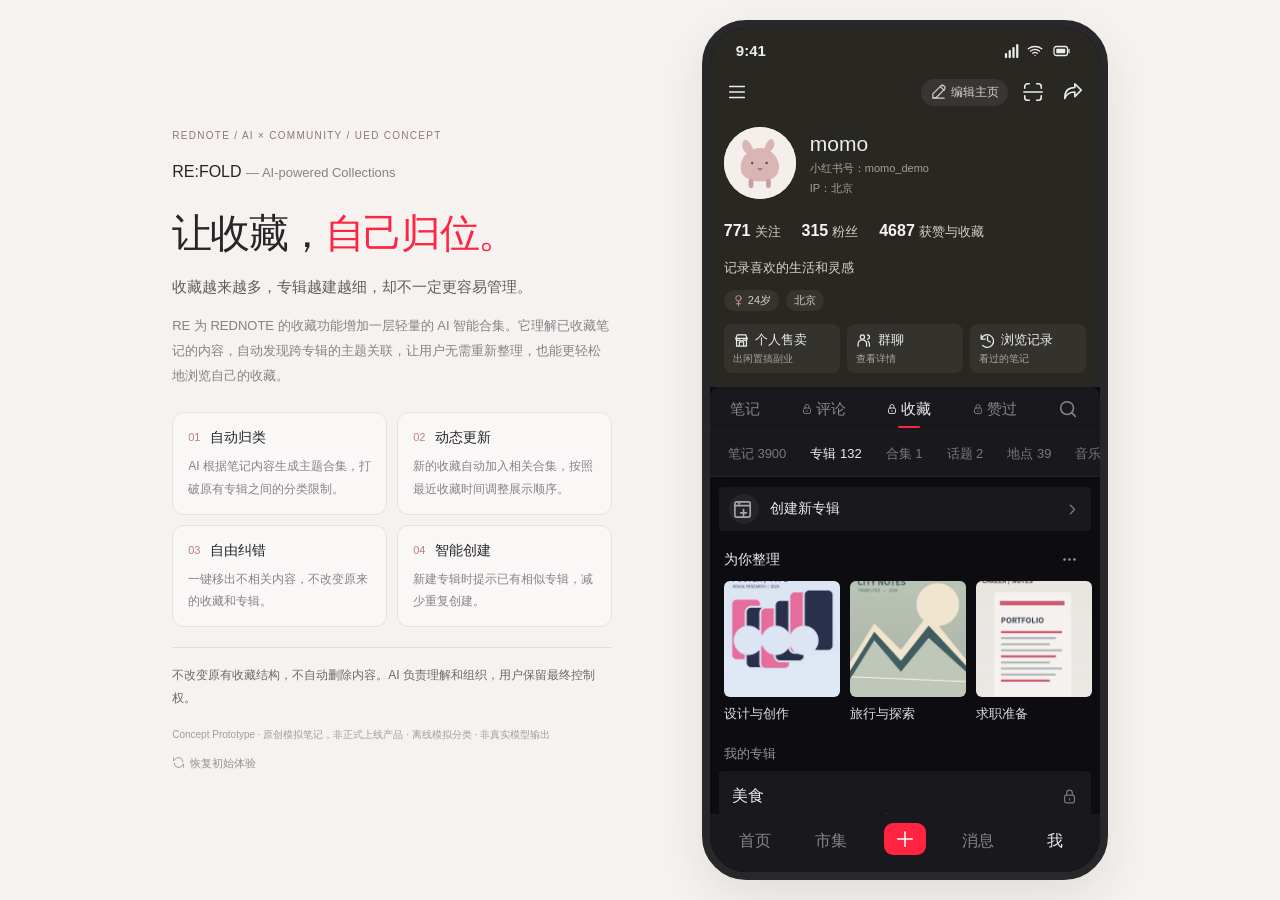
==== commit 90e61e11: "Add v0.7 AI classification pipeline and Windows instructions" ====
--- a/RE_FOLD_v06_Demo.html
+++ b/RE_FOLD_v06_Demo.html
@@ -216,18 +216,186 @@
       <article class="feature-card"><h2><span>04</span>智能创建</h2><p>新建专辑时提示已有相似专辑，减少重复创建。</p></article>
     </div>
     <p class="design-principle">不改变原有收藏结构，不自动删除内容。AI 负责理解和组织，用户保留最终控制权。</p>
-    <footer class="brief-footer">Concept Prototype · 模拟数据与分类逻辑，非正式上线产品</footer>
+    <footer class="brief-footer">Concept Prototype · 原创模拟笔记，非正式上线产品<span id="classificationSource"></span></footer>
     <div class="brief-actions"><button id="resetDemo" type="button">恢复初始体验</button></div>
   </aside>
   <section class="phone" aria-label="小红书收藏智能合集交互模拟手机">
     <div class="status"><span>9:41</span><span class="signal" id="statusIcons" aria-label="蜂窝网络、无线网络、电池电量充足"></span></div>
-    <main class="viewport" id="appScreen"></main>
+    <main class="viewport" id="appScreen"><div class="no-results">正在加载收藏…</div></main>
     <nav class="tabbar"><button data-action="notice" data-value="本次只演示收藏页，首页未实现">首页</button><button data-action="notice" data-value="本次只演示收藏页，市集未实现">市集</button><button class="plus" data-action="notice" data-value="本次只演示收藏页，发布未实现" aria-label="发布"><span id="publishIcon"></span></button><button data-action="notice" data-value="本次只演示收藏页，消息未实现">消息</button><button class="current" data-action="home">我</button></nav>
     <div class="modalLayer" id="modalLayer"></div><div id="toastLayer"></div>
   </section>
 </div>
 <script>
+// Generated by scripts/build_data_bundle.py. Offline fixtures, not model output.
+globalThis.RE_BOOTSTRAP={"notes":[{"id":"d1","title":"实验字体与海报排版","description":"把手写的几个字拆成弧线和直角，再放回海报网格里。记录了字距从紧到松的三版对照，也试了只用两种字重安排阅读顺序。","tags":["字形实验","海报练习","字距"],"originalAlbum":"视觉设计灵感","savedAt":"2026-11-01T03:10:00Z","cover":"design_type","availability":"initial"},{"id":"d2","title":"让人想反复看的动态视觉","description":"最近做了一段六秒循环：圆点先聚拢成字母，再沿着节拍散开。把关键帧曲线和首尾衔接方式记下来，下次做开屏动画可以参考。","tags":["循环动画","关键帧","节奏"],"originalAlbum":"视觉设计灵感","savedAt":"2026-11-01T02:30:00Z","cover":"design_motion","availability":"initial"},{"id":"d3","title":"好看的品牌视觉系统","description":"给一间面包店整理了招牌、纸袋和菜单的应用规范。主色统一后，重点比较了粗体标题与细体说明如何在不同尺寸上保持辨识度。","tags":["门店招牌","包装","视觉规范"],"originalAlbum":"平面设计","savedAt":"2026-11-01T02:00:00Z","cover":"design_brand","availability":"initial"},{"id":"d4","title":"平面设计的网格排版方法","description":"一页信息很多的展览海报，先按四栏拆开，再让日期、地点和正文各自对齐。对比了八毫米与十二毫米页边距，印出来以后大留白那版更易读。","tags":["网格","印刷","页边距"],"originalAlbum":"平面设计","savedAt":"2026-11-01T01:50:00Z","cover":"design_packaging","availability":"initial"},{"id":"d5","title":"柔软的三维图形灵感","description":"用 Blender 把普通圆环做成像软糖一样的形状。低粗糙度会太塑料，调高后再加一盏大面积柔光，阴影边缘终于柔和下来。","tags":["Blender","材质测试","柔光"],"originalAlbum":"Blender学习","savedAt":"2026-11-01T01:30:00Z","cover":"design_blender","availability":"initial"},{"id":"d6","title":"喜欢的交互网页合集","description":"收藏了三个滚动时会回应鼠标的网页片段。最喜欢的一页把目录固定在左侧，滚动正文时只高亮当前段落，减少了找位置的负担。","tags":["网页交互","滚动反馈","目录"],"originalAlbum":"交互设计","savedAt":"2026-11-01T01:25:00Z","cover":"design_website","availability":"initial"},{"id":"d7","title":"作品集封面参考","description":"准备投递时重新排了项目册封面：把岗位方向放在第一行，用一张主图建立视觉中心。附上封面与简历一起发出时的缩略图对照。","tags":["项目册","投递准备","封面"],"originalAlbum":"作品集参考","savedAt":"2026-11-01T01:28:00Z","cover":"design_grid","availability":"initial"},{"id":"d8","title":"UI 元素与信息层级","description":"把一个订单页面的信息重新分成状态、商品、金额三层。只给待付款按钮用强调色，次要操作改成文字，顺便比较了两种卡片间距。","tags":["信息层级","按钮","界面练习"],"originalAlbum":"UI设计","savedAt":"2026-11-01T01:16:00Z","cover":"design_ui","availability":"initial"},{"id":"t1","title":"哥本哈根城市漫步","description":"从中央车站走到港边的一天，不赶景点，只标了沿途可以停下来的公园和码头。附步行耗时、公共交通票和下雨时的替代路线。","tags":["城市散步","哥本哈根","交通"],"originalAlbum":"北欧旅行","savedAt":"2026-11-01T03:00:00Z","cover":"travel_cph","availability":"initial"},{"id":"t2","title":"首尔值得去的街区","description":"首尔周末慢慢逛的两条街，记录地铁出口、店铺营业时间和可以避开人流的小巷。下午下雨就把第二段改成室内书店。","tags":["首尔","街区路线","周末"],"originalAlbum":"韩国","savedAt":"2026-11-01T02:20:00Z","cover":"photo_korea","availability":"initial"},{"id":"t3","title":"新西兰南岛徒步记录","description":"南岛步道当天风特别大，走到第二个观景点就折返了。整理停车位置、补水点、装备层次和天气不稳定时的退出方案。","tags":["徒步","南岛","行前准备"],"originalAlbum":"新西兰旅行","savedAt":"2026-11-01T02:00:00Z","cover":"travel_nz","availability":"initial"},{"id":"t4","title":"英国周末小旅行","description":"周六从伦敦坐火车去海边，买错站点后才发现周末班次少。把往返时间、公交接驳和半天能走完的路线重新列了一遍。","tags":["英国","火车","短途路线"],"originalAlbum":"英国旅行","savedAt":"2026-11-01T01:40:00Z","cover":"travel_uk","availability":"initial"},{"id":"t5","title":"第一次去意大利的路线","description":"第一次去意大利不想每天换住处，最后用两个城市作为落脚点。记下高铁预订、博物馆预约和行李寄存的时间顺序。","tags":["意大利","行程安排","预约"],"originalAlbum":"欧洲旅行","savedAt":"2026-11-01T01:28:00Z","cover":"travel_italy","availability":"initial"},{"id":"c1","title":"设计岗位作品集怎么准备","description":"拿三个完成度不同的项目去问了在职前辈：招聘方先想知道你解决了什么，再看过程细节。整理投递前的项目筛选清单和讲述顺序。","tags":["岗位投递","项目筛选","求职准备"],"originalAlbum":"求职准备","savedAt":"2026-11-01T02:50:00Z","cover":"career_resume","availability":"initial"},{"id":"c2","title":"设计师面试问题整理","description":"把上周面试被问到的问题逐条复盘：为什么选这个方案、怎么处理合作分歧、结果如何衡量。每题写了两分钟与五分钟两个回答版本。","tags":["面试复盘","项目表达","回答练习"],"originalAlbum":"秋招面试","savedAt":"2026-11-01T02:15:00Z","cover":"career_interview","availability":"initial"},{"id":"c3","title":"校招投递时间线","description":"今年校招的简历截止时间比想象早，做了一张按周推进的清单。除了投递，还给笔试、面试练习和回访邮件预留了时间。","tags":["校招","投递日程","笔试"],"originalAlbum":"求职准备","savedAt":"2026-11-01T01:45:00Z","cover":"career_jobs","availability":"initial"},{"id":"c4","title":"怎样讲清楚自己的项目","description":"以前讲项目总是从流程图开始，对方很快就走神。这次按问题、我的决定、结果三段来讲，保留一处失败尝试，录音后发现清楚了很多。","tags":["项目讲述","面试练习","复盘"],"originalAlbum":"作品集参考","savedAt":"2026-11-01T01:25:00Z","cover":"career_case","availability":"initial"},{"id":"c5","title":"AI Coding 笔试作品思路","description":"笔试要求把一个交互想法做成可运行网页。我用 AI 辅助写代码，但先自己画状态表，最后录屏检查空状态、返回和错误提示，并记录了实现边界。","tags":["笔试作品","交互原型","AI编程"],"originalAlbum":"秋招面试","savedAt":"2026-11-01T01:10:00Z","cover":"career_ai","availability":"initial"},{"id":"f1","title":"周末想吃的家常菜","description":"周末做了蒸蛋和番茄炒虾仁，蒸蛋按一份蛋液配一份半温水。盖盘子后小火蒸八分钟，调味汁最后淋，口感比上次嫩。","tags":["家常菜","蒸蛋","下厨记录"],"originalAlbum":"美食","savedAt":"2026-11-01T02:40:00Z","cover":"photo_food","availability":"initial"},{"id":"f2","title":"这家咖啡馆好舒服","description":"巷子里的咖啡店有一款带柑橘香气的手冲，酸度不尖。记下豆子产地、冲煮温度、甜点搭配和靠窗座位适合停留的时段。","tags":["手冲咖啡","甜点","探店记录"],"originalAlbum":"美食","savedAt":"2026-11-01T01:45:00Z","cover":"food_cafe","availability":"initial"},{"id":"f3","title":"烘焙也可以很简单","description":"第一次做司康没用模具，面团只折了三次就切块。黄油保持冷藏状态，烤箱预热后十八分钟出炉，记录了面粉与牛奶的用量。","tags":["司康","烘焙记录","配方"],"originalAlbum":"美食","savedAt":"2026-11-01T01:16:00Z","cover":"food_bakery","availability":"initial"},{"id":"f4","title":"简单好吃的一人食","description":"一个人吃饭不想洗太多锅，把米饭、鸡腿肉和蔬菜放在一口锅里完成。附备菜顺序、火候变化和第二天带饭的保存方法。","tags":["一人食","带饭","一锅出"],"originalAlbum":"美食","savedAt":"2026-11-01T00:40:00Z","cover":"photo_food2","availability":"initial"},{"id":"h1","title":"小房间也可以很温暖","description":"卧室只有九平方米，先把床转向让出窗边，再用窄层架替换床头柜。暖色布灯罩和素色床品搭在一起，晚上看起来安静了很多。","tags":["小卧室","家具摆放","照明"],"originalAlbum":"家居","savedAt":"2026-11-01T02:30:00Z","cover":"home_room","availability":"initial"},{"id":"h2","title":"复古台灯和阅读角","description":"给阅读角挑了一盏旧台灯，试了三种灯罩和墙面颜色。暖白灯光下，木色书架与低饱和绿色更协调，记录了光源高度和色彩对照。","tags":["阅读角","台灯","配色对照"],"originalAlbum":"家居","savedAt":"2026-11-01T01:50:00Z","cover":"home_lamp","availability":"initial"},{"id":"h3","title":"小户型空间整理灵感","description":"玄关很窄，东西越收越找不到。这次先按出门顺序分成钥匙、包和鞋三层，再用可移动挂钩补位置，租房也不用打孔。","tags":["玄关收纳","租房","动线"],"originalAlbum":"生活灵感","savedAt":"2026-11-01T01:10:00Z","cover":"home_small","availability":"initial"},{"id":"h4","title":"自然色系卧室搭配","description":"把卧室里零散的鲜艳小物收起来，换成米白床品、浅木色柜子和一小块橄榄绿。附自然光与夜间灯光下的颜色变化。","tags":["卧室搭配","自然色系","软装"],"originalAlbum":"生活灵感","savedAt":"2026-11-01T00:45:00Z","cover":"home_color","availability":"initial"},{"id":"l1","title":"秋冬简约穿搭灵感","description":"最近通勤想少想一点，选了三件针织衫、两条直筒裤轮换。比较了同一套衣服搭运动鞋和短靴的效果，也记了降温时怎么叠穿。","tags":["通勤穿搭","针织衫","叠穿"],"originalAlbum":"穿搭","savedAt":"2026-11-01T02:20:00Z","cover":"life_fashion","availability":"initial"},{"id":"l2","title":"自然妆容参考","description":"试了一周更轻的底妆：只在鼻翼和下巴局部遮瑕，脸颊保留原本的纹理。记录了妆前保湿、上妆工具和下午出油后的补妆方法。","tags":["底妆","局部遮瑕","日常妆容"],"originalAlbum":"美妆","savedAt":"2026-11-01T01:32:00Z","cover":"life_skincare","availability":"initial"},{"id":"l3","title":"可爱宠物日常","description":"猫最近很喜欢趴在洗衣篮里，给它换了一个旧毛巾垫子。今天只记录了几段睡醒伸懒腰和等饭的小视频，没有特别的安排。","tags":["猫咪日常","生活记录","陪伴"],"originalAlbum":"生活灵感","savedAt":"2026-11-01T00:55:00Z","cover":"life_pet","availability":"initial"},{"id":"case-a","title":"这次终于像一家店了","description":"街角小店的招牌、外带杯和菜单以前各用一套样式。我把它们改为同一组字形和两种主色，菜单按字级安排价格与说明，再扩大段落间的留白，远看近看都更统一。","tags":["街角小店","改造记录","阅读顺序"],"originalAlbum":"视觉设计灵感","savedAt":"2026-11-01T00:30:00Z","cover":"design_brand","availability":"initial"},{"id":"case-b","title":"求职作品集排版技巧","description":"下周要投递产品体验岗位，项目册需要在短时间内讲清我的职责与成果。我用统一网格对齐正文和配图，调整标题字级与页边距，同时把最相关的两个项目移到前面，方便招聘方快速阅读。","tags":["岗位投递","项目册","网格与字级"],"originalAlbum":"作品集参考","savedAt":"2026-11-01T00:28:00Z","cover":"career_resume","availability":"initial"},{"id":"cross-1","title":"赶路前的一杯热咖啡","description":"在首尔转车有四小时空档，按地铁换乘时间安排了一小段路线。途中咖啡店的拿铁有坚果香，三明治现做，记下营业时间、价格和回车站所需步行分钟数。","tags":["转车空档","首尔","拿铁与三明治"],"originalAlbum":"韩国","savedAt":"2026-11-01T00:26:00Z","cover":"food_cafe","availability":"initial"},{"id":"room-1","title":"桌子挪了半米以后","description":"把书桌从门后挪到窗边后，椅子终于不用每次都收进去。量了插座到桌边的距离，用夹式灯和走线盒收好电源，留下能通往衣柜的过道。","tags":["房间调整","桌面收纳","过道尺寸"],"originalAlbum":"家居","savedAt":"2026-11-01T00:24:00Z","cover":"home_small","availability":"initial"},{"id":"recipe-1","title":"晚饭留一半给明天","description":"下班后用豆腐、香菇和青菜煮了一锅汤，再把米饭分成两盒。记录冷藏前多久放凉、第二天加热多久，以及怎样让青菜不变黄。","tags":["晚饭","便当","食物保存"],"originalAlbum":"美食","savedAt":"2026-11-01T00:22:00Z","cover":"food_home","availability":"initial"},{"id":"ambiguous-1","title":"今天先记在这里","description":"手机备忘录里只有一句“下次再认真看”，没有具体对象、地点或活动。暂时没有补充更多内容。","tags":["随手记录"],"originalAlbum":"生活灵感","savedAt":"2026-11-01T00:20:00Z","cover":"life_pet","availability":"initial"},{"id":"new1","title":"租房小卧室也能拥有松弛感","description":"租来的小卧室不能刷墙，先把冷白顶灯换成暖光落地灯，再加一层浅色窗帘。附床边窄柜的尺寸和不到两百元的布置清单。","tags":["租房布置","暖光","小空间"],"originalAlbum":"未归类","savedAt":"2026-11-01T06:40:00Z","cover":"new_room","availability":"simulated"},{"id":"new2","title":"实验字体制作过程","description":"把一张旧车票上的字母拆成笔画，尝试做成一组新的标题字。记录从纸上草图到矢量轮廓的步骤，以及字距调整前后的对照。","tags":["字体练习","矢量轮廓","制作过程"],"originalAlbum":"未归类","savedAt":"2026-11-01T06:41:00Z","cover":"new_type","availability":"simulated"},{"id":"new3","title":"首尔的周末散步路线","description":"周末打算在首尔沿河走走，整理两小时步行路线、地铁往返和途中可休息的地方。天气不好时就把最后一段换成附近的室内展馆。","tags":["首尔散步","步行路线","雨天备选"],"originalAlbum":"未归类","savedAt":"2026-11-01T06:42:00Z","cover":"new_korea","availability":"simulated"}],"groups":[{"id":"design","name":"设计与创作","description":"关注视觉表达与创作方法，包括品牌视觉、字体与版式、动态表现、三维创作、网页交互和界面信息组织。","cover":"design_type"},{"id":"travel","name":"旅行与探索","description":"关注目的地探索和出行安排，包括城市路线、交通、行程、徒步及旅行中的地点信息。","cover":"travel_cph"},{"id":"career","name":"求职准备","description":"关注求职与职业机会准备，包括简历、作品集投递、笔试、面试、招聘时间和项目表达。","cover":"career_resume"},{"id":"food","name":"美食与探店","description":"关注吃喝内容，包括烹饪配方、烘焙、家庭餐食、餐厅、咖啡及食物体验。","cover":"photo_food"},{"id":"home","name":"家居灵感","description":"关注居住空间，包括家具布置、照明、软装、卧室配色、收纳和小空间使用。","cover":"home_room"},{"id":"life","name":"穿搭与生活","description":"关注个人日常生活，包括服饰搭配、妆容护肤、宠物陪伴与有明确内容的生活方式记录。","cover":"life_fashion"}],"offline":{"schemaVersion":1,"mode":"offline","provider":"offline-fixture","model":null,"generatedAt":"2026-11-15T15:47:06.404231Z","datasetHash":"32ac1b6352714ff4be765cd2e08f47dd1bfc108cb37071f0803508368d011df7","promptVersion":"re-fold-text-v1","inputFields":["id","title","description","tags"],"notesCount":38,"assignments":[{"noteId":"d1","memberships":[{"groupId":"design","reason":"离线示例：把手写的几个字拆成弧线和直角，再放回海报网格里。记录了字距从紧到松的三版对照，也试了只用两种字重安排阅读顺序。"}],"unclassifiedReason":null},{"noteId":"d2","memberships":[{"groupId":"design","reason":"离线示例：最近做了一段六秒循环：圆点先聚拢成字母，再沿着节拍散开。把关键帧曲线和首尾衔接方式记下来，下次做开屏动画可以参考。"}],"unclassifiedReason":null},{"noteId":"d3","memberships":[{"groupId":"design","reason":"离线示例：给一间面包店整理了招牌、纸袋和菜单的应用规范。主色统一后，重点比较了粗体标题与细体说明如何在不同尺寸上保持辨识度。"}],"unclassifiedReason":null},{"noteId":"d4","memberships":[{"groupId":"design","reason":"离线示例：一页信息很多的展览海报，先按四栏拆开，再让日期、地点和正文各自对齐。对比了八毫米与十二毫米页边距，印出来以后大留白那版更易读。"}],"unclassifiedReason":null},{"noteId":"d5","memberships":[{"groupId":"design","reason":"离线示例：用 Blender 把普通圆环做成像软糖一样的形状。低粗糙度会太塑料，调高后再加一盏大面积柔光，阴影边缘终于柔和下来。"}],"unclassifiedReason":null},{"noteId":"d6","memberships":[{"groupId":"design","reason":"离线示例：收藏了三个滚动时会回应鼠标的网页片段。最喜欢的一页把目录固定在左侧，滚动正文时只高亮当前段落，减少了找位置的负担。"}],"unclassifiedReason":null},{"noteId":"d7","memberships":[{"groupId":"design","reason":"离线示例：准备投递时重新排了项目册封面：把岗位方向放在第一行，用一张主图建立视觉中心。附上封面与简历一起发出时的缩略图对照。"},{"groupId":"career","reason":"离线示例：准备投递时重新排了项目册封面：把岗位方向放在第一行，用一张主图建立视觉中心。附上封面与简历一起发出时的缩略图对照。"}],"unclassifiedReason":null},{"noteId":"d8","memberships":[{"groupId":"design","reason":"离线示例：把一个订单页面的信息重新分成状态、商品、金额三层。只给待付款按钮用强调色，次要操作改成文字，顺便比较了两种卡片间距。"}],"unclassifiedReason":null},{"noteId":"t1","memberships":[{"groupId":"travel","reason":"离线示例：从中央车站走到港边的一天，不赶景点，只标了沿途可以停下来的公园和码头。附步行耗时、公共交通票和下雨时的替代路线。"}],"unclassifiedReason":null},{"noteId":"t2","memberships":[{"groupId":"travel","reason":"离线示例：首尔周末慢慢逛的两条街，记录地铁出口、店铺营业时间和可以避开人流的小巷。下午下雨就把第二段改成室内书店。"}],"unclassifiedReason":null},{"noteId":"t3","memberships":[{"groupId":"travel","reason":"离线示例：南岛步道当天风特别大，走到第二个观景点就折返了。整理停车位置、补水点、装备层次和天气不稳定时的退出方案。"}],"unclassifiedReason":null},{"noteId":"t4","memberships":[{"groupId":"travel","reason":"离线示例：周六从伦敦坐火车去海边，买错站点后才发现周末班次少。把往返时间、公交接驳和半天能走完的路线重新列了一遍。"}],"unclassifiedReason":null},{"noteId":"t5","memberships":[{"groupId":"travel","reason":"离线示例：第一次去意大利不想每天换住处，最后用两个城市作为落脚点。记下高铁预订、博物馆预约和行李寄存的时间顺序。"}],"unclassifiedReason":null},{"noteId":"c1","memberships":[{"groupId":"career","reason":"离线示例：拿三个完成度不同的项目去问了在职前辈：招聘方先想知道你解决了什么，再看过程细节。整理投递前的项目筛选清单和讲述顺序。"}],"unclassifiedReason":null},{"noteId":"c2","memberships":[{"groupId":"career","reason":"离线示例：把上周面试被问到的问题逐条复盘：为什么选这个方案、怎么处理合作分歧、结果如何衡量。每题写了两分钟与五分钟两个回答版本。"}],"unclassifiedReason":null},{"noteId":"c3","memberships":[{"groupId":"career","reason":"离线示例：今年校招的简历截止时间比想象早，做了一张按周推进的清单。除了投递，还给笔试、面试练习和回访邮件预留了时间。"}],"unclassifiedReason":null},{"noteId":"c4","memberships":[{"groupId":"career","reason":"离线示例：以前讲项目总是从流程图开始，对方很快就走神。这次按问题、我的决定、结果三段来讲，保留一处失败尝试，录音后发现清楚了很多。"}],"unclassifiedReason":null},{"noteId":"c5","memberships":[{"groupId":"career","reason":"离线示例：笔试要求把一个交互想法做成可运行网页。我用 AI 辅助写代码，但先自己画状态表，最后录屏检查空状态、返回和错误提示，并记录了实现边界。"},{"groupId":"design","reason":"离线示例：笔试要求把一个交互想法做成可运行网页。我用 AI 辅助写代码，但先自己画状态表，最后录屏检查空状态、返回和错误提示，并记录了实现边界。"}],"unclassifiedReason":null},{"noteId":"f1","memberships":[{"groupId":"food","reason":"离线示例：周末做了蒸蛋和番茄炒虾仁，蒸蛋按一份蛋液配一份半温水。盖盘子后小火蒸八分钟，调味汁最后淋，口感比上次嫩。"}],"unclassifiedReason":null},{"noteId":"f2","memberships":[{"groupId":"food","reason":"离线示例：巷子里的咖啡店有一款带柑橘香气的手冲，酸度不尖。记下豆子产地、冲煮温度、甜点搭配和靠窗座位适合停留的时段。"}],"unclassifiedReason":null},{"noteId":"f3","memberships":[{"groupId":"food","reason":"离线示例：第一次做司康没用模具，面团只折了三次就切块。黄油保持冷藏状态，烤箱预热后十八分钟出炉，记录了面粉与牛奶的用量。"}],"unclassifiedReason":null},{"noteId":"f4","memberships":[{"groupId":"food","reason":"离线示例：一个人吃饭不想洗太多锅，把米饭、鸡腿肉和蔬菜放在一口锅里完成。附备菜顺序、火候变化和第二天带饭的保存方法。"}],"unclassifiedReason":null},{"noteId":"h1","memberships":[{"groupId":"home","reason":"离线示例：卧室只有九平方米，先把床转向让出窗边，再用窄层架替换床头柜。暖色布灯罩和素色床品搭在一起，晚上看起来安静了很多。"}],"unclassifiedReason":null},{"noteId":"h2","memberships":[{"groupId":"home","reason":"离线示例：给阅读角挑了一盏旧台灯，试了三种灯罩和墙面颜色。暖白灯光下，木色书架与低饱和绿色更协调，记录了光源高度和色彩对照。"},{"groupId":"design","reason":"离线示例：给阅读角挑了一盏旧台灯，试了三种灯罩和墙面颜色。暖白灯光下，木色书架与低饱和绿色更协调，记录了光源高度和色彩对照。"}],"unclassifiedReason":null},{"noteId":"h3","memberships":[{"groupId":"home","reason":"离线示例：玄关很窄，东西越收越找不到。这次先按出门顺序分成钥匙、包和鞋三层，再用可移动挂钩补位置，租房也不用打孔。"}],"unclassifiedReason":null},{"noteId":"h4","memberships":[{"groupId":"home","reason":"离线示例：把卧室里零散的鲜艳小物收起来，换成米白床品、浅木色柜子和一小块橄榄绿。附自然光与夜间灯光下的颜色变化。"}],"unclassifiedReason":null},{"noteId":"l1","memberships":[{"groupId":"life","reason":"离线示例：最近通勤想少想一点，选了三件针织衫、两条直筒裤轮换。比较了同一套衣服搭运动鞋和短靴的效果，也记了降温时怎么叠穿。"}],"unclassifiedReason":null},{"noteId":"l2","memberships":[{"groupId":"life","reason":"离线示例：试了一周更轻的底妆：只在鼻翼和下巴局部遮瑕，脸颊保留原本的纹理。记录了妆前保湿、上妆工具和下午出油后的补妆方法。"}],"unclassifiedReason":null},{"noteId":"l3","memberships":[{"groupId":"life","reason":"离线示例：猫最近很喜欢趴在洗衣篮里，给它换了一个旧毛巾垫子。今天只记录了几段睡醒伸懒腰和等饭的小视频，没有特别的安排。"}],"unclassifiedReason":null},{"noteId":"case-a","memberships":[{"groupId":"design","reason":"离线示例：街角小店的招牌、外带杯和菜单以前各用一套样式。我把它们改为同一组字形和两种主色，菜单按字级安排价格与说明，再扩大段落间的留白，远看近看都更统一。"}],"unclassifiedReason":null},{"noteId":"case-b","memberships":[{"groupId":"career","reason":"离线示例：下周要投递产品体验岗位，项目册需要在短时间内讲清我的职责与成果。我用统一网格对齐正文和配图，调整标题字级与页边距，同时把最相关的两个项目移到前面，方便招聘方快速阅读。"},{"groupId":"design","reason":"离线示例：下周要投递产品体验岗位，项目册需要在短时间内讲清我的职责与成果。我用统一网格对齐正文和配图，调整标题字级与页边距，同时把最相关的两个项目移到前面，方便招聘方快速阅读。"}],"unclassifiedReason":null},{"noteId":"cross-1","memberships":[{"groupId":"travel","reason":"离线示例：在首尔转车有四小时空档，按地铁换乘时间安排了一小段路线。途中咖啡店的拿铁有坚果香，三明治现做，记下营业时间、价格和回车站所需步行分钟数。"},{"groupId":"food","reason":"离线示例：在首尔转车有四小时空档，按地铁换乘时间安排了一小段路线。途中咖啡店的拿铁有坚果香，三明治现做，记下营业时间、价格和回车站所需步行分钟数。"}],"unclassifiedReason":null},{"noteId":"room-1","memberships":[{"groupId":"home","reason":"离线示例：把书桌从门后挪到窗边后，椅子终于不用每次都收进去。量了插座到桌边的距离，用夹式灯和走线盒收好电源，留下能通往衣柜的过道。"}],"unclassifiedReason":null},{"noteId":"recipe-1","memberships":[{"groupId":"food","reason":"离线示例：下班后用豆腐、香菇和青菜煮了一锅汤，再把米饭分成两盒。记录冷藏前多久放凉、第二天加热多久，以及怎样让青菜不变黄。"}],"unclassifiedReason":null},{"noteId":"ambiguous-1","memberships":[],"unclassifiedReason":"离线示例：内容缺少可判断的主题，暂不关联任何智能合集。"},{"noteId":"new1","memberships":[{"groupId":"home","reason":"离线示例：租来的小卧室不能刷墙，先把冷白顶灯换成暖光落地灯，再加一层浅色窗帘。附床边窄柜的尺寸和不到两百元的布置清单。"}],"unclassifiedReason":null},{"noteId":"new2","memberships":[{"groupId":"design","reason":"离线示例：把一张旧车票上的字母拆成笔画，尝试做成一组新的标题字。记录从纸上草图到矢量轮廓的步骤，以及字距调整前后的对照。"}],"unclassifiedReason":null},{"noteId":"new3","memberships":[{"groupId":"travel","reason":"离线示例：周末打算在首尔沿河走走，整理两小时步行路线、地铁往返和途中可休息的地方。天气不好时就把最后一段换成附近的室内展馆。"}],"unclassifiedReason":null}]}};
+
+globalThis.RE_BOOTSTRAP.real={"schemaVersion":1,"mode":"unavailable","status":"not_run_missing_api_key","message":"尚未执行真实模型分类。配置本地 OPENAI_API_KEY 后运行 scripts/classify_notes.py；成功并通过校验后，此文件才会替换为真实结果。"};
+
+</script>
+<script>
+/* Static classification files only. This module never contacts an AI service. */
+(function (root) {
+  'use strict';
+  const VERSION = 1;
+  const PROMPT = 're-fold-text-v1';
+  const FIELDS = ['id', 'title', 'description', 'tags'];
+  const GROUP_IDS = ['design', 'travel', 'career', 'food', 'home', 'life'];
+  const CACHE_KEY = 'refold-classification-cache-v1';
+  const MAX_CACHE_AGE = 7 * 24 * 60 * 60 * 1000;
+  const object = value => value !== null && typeof value === 'object' && !Array.isArray(value);
+  const text = (value, max = 2000) => typeof value === 'string' && value.trim().length > 0 && Array.from(value).length <= max;
+  const exactKeys = (value, names) => object(value) && Object.keys(value).sort().join('|') === names.slice().sort().join('|');
+  function demand(condition, message) { if (!condition) throw new Error(message); }
+  function canonical(value) {
+    if (Array.isArray(value)) return '[' + value.map(canonical).join(',') + ']';
+    if (object(value)) return '{' + Object.keys(value).sort().map(key => JSON.stringify(key) + ':' + canonical(value[key])).join(',') + '}';
+    return JSON.stringify(value);
+  }
+  function validateDataset(bundle) {
+    demand(object(bundle) && Array.isArray(bundle.notes) && Array.isArray(bundle.groups), 'Missing dataset');
+    const ids = new Set();
+    for (const n of bundle.notes) {
+      demand(object(n) && text(n.id, 80) && !ids.has(n.id), 'Invalid or duplicate note ID');
+      ids.add(n.id);
+      demand(text(n.title, 200) && text(n.description) && Array.isArray(n.tags) && n.tags.length <= 20 && n.tags.every(t => text(t, 80)), 'Invalid note text');
+      demand(text(n.originalAlbum, 100) && typeof n.savedAt === 'string' && Number.isFinite(Date.parse(n.savedAt)), 'Invalid note metadata');
+      demand(text(n.cover, 80) && /^[a-zA-Z0-9_]+$/.test(n.cover), 'Invalid cover');
+      demand(['initial', 'simulated'].includes(n.availability), 'Invalid note availability');
+    }
+    demand(ids.size > 0 && ids.size <= 500, 'Invalid dataset size');
+    demand(bundle.groups.length === GROUP_IDS.length, 'Unexpected group count');
+    const groups = new Set();
+    for (const g of bundle.groups) {
+      demand(object(g) && GROUP_IDS.includes(g.id) && !groups.has(g.id), 'Unknown or duplicate group ID');
+      demand(text(g.name, 80) && text(g.description) && /^[a-zA-Z0-9_]+$/.test(g.cover), 'Invalid group');
+      groups.add(g.id);
+    }
+    return bundle;
+  }
+  function modelInput(bundle) {
+    return {
+      notes: bundle.notes.map(n => ({ id: n.id, title: n.title, description: n.description, tags: n.tags })),
+      groups: bundle.groups.map(g => ({ id: g.id, name: g.name, description: g.description }))
+    };
+  }
+  async function datasetHash(bundle) {
+    demand(root.crypto && root.crypto.subtle, 'SHA-256 unavailable; use HTTPS or localhost');
+    const bytes = new TextEncoder().encode(canonical(modelInput(bundle)));
+    const digest = await root.crypto.subtle.digest('SHA-256', bytes);
+    return Array.from(new Uint8Array(digest), n => n.toString(16).padStart(2, '0')).join('');
+  }
+  function validateResult(result, bundle, hash, expectedMode) {
+    const keys = ['schemaVersion','mode','provider','model','generatedAt','datasetHash','promptVersion','inputFields','notesCount','assignments'];
+    demand(exactKeys(result, keys), 'Unexpected classification fields');
+    demand(result.schemaVersion === VERSION && result.promptVersion === PROMPT, 'Unsupported result version');
+    demand(result.mode === expectedMode && ['real','offline'].includes(result.mode), 'Incorrect result mode');
+    demand(result.datasetHash === hash && /^[a-f0-9]{64}$/.test(hash), 'Classification dataset mismatch');
+    demand(JSON.stringify(result.inputFields) === JSON.stringify(FIELDS), 'Unexpected model input fields');
+    demand(result.notesCount === bundle.notes.length && Number.isInteger(result.notesCount), 'Incorrect note count');
+    const generated = typeof result.generatedAt === 'string' ? Date.parse(result.generatedAt) : NaN;
+    demand(Number.isFinite(generated) && generated <= Date.now() + 5 * 60 * 1000, 'Invalid generation date');
+    if (expectedMode === 'real') demand(result.provider === 'openai' && text(result.model, 160), 'Invalid real result provenance');
+    else demand(result.provider === 'offline-fixture' && result.model === null, 'Invalid offline provenance');
+    demand(Array.isArray(result.assignments) && result.assignments.length === bundle.notes.length, 'Incomplete assignments');
+    const ids = new Set(bundle.notes.map(n => n.id));
+    const seen = new Set();
+    for (const row of result.assignments) {
+      demand(exactKeys(row, ['noteId','memberships','unclassifiedReason']) && ids.has(row.noteId) && !seen.has(row.noteId), 'Invalid or duplicate assigned note');
+      seen.add(row.noteId);
+      demand(Array.isArray(row.memberships) && row.memberships.length <= GROUP_IDS.length, 'Invalid memberships');
+      const groupSet = new Set();
+      for (const m of row.memberships) {
+        demand(exactKeys(m, ['groupId','reason']) && GROUP_IDS.includes(m.groupId) && !groupSet.has(m.groupId) && text(m.reason, 400), 'Invalid group or explanation');
+        groupSet.add(m.groupId);
+      }
+      demand(row.memberships.length ? row.unclassifiedReason === null : text(row.unclassifiedReason, 400), 'Invalid unclassified explanation');
+    }
+    return result;
+  }
+  async function createStore(rawBundle, options = {}) {
+    const bundle = validateDataset(rawBundle);
+    const hash = await datasetHash(bundle);
+    const offline = validateResult(bundle.offline, bundle, hash, 'offline');
+    let storage = options.storage;
+    if (!storage) {
+      try { storage = root.localStorage; } catch (_) { /* Disabled storage is supported. */ }
+      storage = storage || { getItem: () => null, setItem: () => {}, removeItem: () => {} };
+    }
+    const fetcher = options.fetcher || root.fetch.bind(root);
+    const forceOffline = options.forceOffline === true;
+    let result = offline;
+    let source = 'offline';
+    let status = forceOffline ? 'offline_requested' : 'not_generated';
+    let byNote = new Map(result.assignments.map(row => [row.noteId, row]));
+    function apply(value, origin) {
+      result = value;
+      source = origin;
+      byNote = new Map(result.assignments.map(row => [row.noteId, row]));
+    }
+    function readCache() {
+      try {
+        const cached = JSON.parse(storage.getItem(CACHE_KEY) || 'null');
+        demand(exactKeys(cached, ['cachedAt','result']), 'Invalid cache');
+        demand(Number.isFinite(cached.cachedAt) && cached.cachedAt <= Date.now() && Date.now() - cached.cachedAt <= MAX_CACHE_AGE, 'Expired cache');
+        return validateResult(cached.result, bundle, hash, 'real');
+      } catch (_) {
+        try { storage.removeItem(CACHE_KEY); } catch (_) { /* Storage can be disabled. */ }
+        return null;
+      }
+    }
+    function writeCache(value) {
+      try { storage.setItem(CACHE_KEY, JSON.stringify({ cachedAt: Date.now(), result: value })); } catch (_) { /* The page still works without caching. */ }
+    }
+    async function refresh() {
+      if (forceOffline) return false;
+      try {
+        let incoming;
+        if (Object.prototype.hasOwnProperty.call(bundle, 'real')) incoming = bundle.real;
+        else if (root.location.protocol === 'file:') { status = 'file_offline'; return false; }
+        else {
+          const response = await fetcher('data/classifications.real.json', { cache: 'no-store' });
+          demand(response.ok, 'Result file unavailable');
+          incoming = await response.json();
+        }
+        if (object(incoming) && incoming.mode === 'unavailable') {
+          // An explicit not-generated marker must not resurrect an old real cache.
+          try { storage.removeItem(CACHE_KEY); } catch (_) {}
+          apply(offline, 'offline'); status = 'not_generated'; return false;
+        }
+        const checked = validateResult(incoming, bundle, hash, 'real');
+        apply(checked, 'file'); writeCache(checked); status = 'loaded'; return true;
+      } catch (_) {
+        const cached = readCache();
+        if (cached) { apply(cached, 'cache'); status = 'cached_result'; return true; }
+        apply(offline, 'offline'); status = 'invalid_or_unavailable'; return false;
+      }
+    }
+    return {
+      notes: bundle.notes, groups: bundle.groups, hash, refresh,
+      get result() { return result; },
+      get mode() { return result.mode; },
+      get source() { return source; },
+      get status() { return status; },
+      memberships(id) { return byNote.get(id)?.memberships || []; },
+      reason(id, groupId) {
+        const row = byNote.get(id);
+        return row?.memberships.find(m => m.groupId === groupId)?.reason || row?.memberships.map(m => m.reason).join('；') || row?.unclassifiedReason || '暂无分类依据';
+      },
+      label() {
+        if (result.mode === 'offline') return '离线模拟分类 · 非真实模型输出';
+        return '真实 AI 文本分类 · ' + result.model + (source === 'cache' ? ' · 本地缓存' : '');
+      }
+    };
+  }
+  root.REClassification = { createStore, validateDataset, validateResult, modelInput, datasetHash, canonical, CACHE_KEY };
+})(globalThis);
+
+</script>
+<script>
 'use strict';
+(async function bootstrap() {
+const AI=await REClassification.createStore(globalThis.RE_BOOTSTRAP,{forceOffline:new URLSearchParams(location.search).get('classification')==='offline'});
 const iconPaths={
 'back':'<path d="m15 18-6-6 6-6"/>','search':'<circle cx="11" cy="11" r="7"/><path d="m20 20-4-4"/>','more':'<circle cx="5" cy="12" r="1"/><circle cx="12" cy="12" r="1"/><circle cx="19" cy="12" r="1"/>','spark':'<path d="m12 2 1.9 6.1L20 10l-6.1 1.9L12 18l-1.9-6.1L4 10l6.1-1.9Z"/><path d="m19 17 .8 2.2L22 20l-2.2.8L19 23l-.8-2.2L16 20l2.2-.8Z"/>','folder':'<path d="M3 7a2 2 0 0 1 2-2h5l2 2h7a2 2 0 0 1 2 2v11H3Z"/>','folder-add':'<path d="M3 7a2 2 0 0 1 2-2h5l2 2h7a2 2 0 0 1 2 2v11H3Z"/><path d="M12 11v6m-3-3h6"/>','chevron':'<path d="m9 18 6-6-6-6"/>','down':'<path d="m6 9 6 6 6-6"/>','check':'<path d="m4 12 5 5L20 6"/>','pin':'<path d="m14 3 7 7-4 1-4 4-2-2-7 7 7-7-2-2 4-4Z"/>','eye-off':'<path d="m3 3 18 18"/><path d="M10.5 10.5a2 2 0 0 0 3 3"/><path d="M9 5a10 10 0 0 1 12 7c-1 2-3 4-5 5M6 7c-2 1-3 3-4 5 4 7 16 9 20 0"/>','undo':'<path d="M3 7v6h6"/><path d="M4 13a8 8 0 1 1 3 6"/>','bookmark':'<path d="M5 3h14v18l-7-5-7 5V3Z"/>','close':'<path d="M18 6 6 18M6 6l12 12"/>','settings':'<circle cx="12" cy="12" r="3"/><path d="m19 13 2-1-2-1m-7-8v2m0 14v2m-9-9h2m14 0h2M5 5l2 2m10 10 2 2M19 5l-2 2M7 17l-2 2"/>','refresh':'<path d="M20 11a8 8 0 0 0-15-4L3 9V3M4 13a8 8 0 0 0 15 4l2-2v6"/>','help':'<circle cx="12" cy="12" r="10"/><path d="M9 9a3 3 0 1 1 5 3l-2 2m0 3v.5"/>'};
 
@@ -253,45 +421,9 @@
 E('statusIcons').innerHTML=ico('signal')+ico('wifi')+ico('battery','battery-icon');
 E('publishIcon').innerHTML=ico('plus');
 E('resetDemo').innerHTML=ico('refresh','small')+'恢复初始体验';
-const GROUPS=[
- {id:'design',name:'设计与创作',desc:'视觉、动态、交互与设计参考',cover:'design_type',stamp:190},
- {id:'travel',name:'旅行与探索',desc:'目的地、路线和出行灵感',cover:'travel_cph',stamp:180},
- {id:'career',name:'求职准备',desc:'作品集、笔试与面试经验',cover:'career_resume',stamp:170},
- {id:'food',name:'美食与探店',desc:'食谱、餐厅和周末味道',cover:'photo_food',stamp:160},
- {id:'home',name:'家居灵感',desc:'布置、软装和生活空间',cover:'home_room',stamp:150},
- {id:'life',name:'穿搭与生活',desc:'穿搭、美妆与生活方式',cover:'life_fashion',stamp:140}
-];
-const BASE_NOTES=[
- ['d1','实验字体与海报排版','design_type',['design'],'视觉设计灵感',190,'笔记里的字体构成与视觉排版元素'],
- ['d2','让人想反复看的动态视觉','design_motion',['design'],'视觉设计灵感',150,'包含动态视觉、创意表现相关内容'],
- ['d3','好看的品牌视觉系统','design_brand',['design'],'平面设计',120,'品牌设计和视觉系统参考'],
- ['d4','平面设计的网格排版方法','design_packaging',['design'],'平面设计',110,'涉及网格、印刷和版式'],
- ['d5','柔软的三维图形灵感','design_blender',['design'],'Blender学习',90,'三维造型和材质设计'],
- ['d6','喜欢的交互网页合集','design_website',['design'],'交互设计',85,'交互网页和创意编程案例'],
- ['d7','作品集封面参考','design_grid',['design','career'],'作品集参考',88,'既是视觉排版，也与求职作品集有关'],
- ['d8','UI 元素与信息层级','design_ui',['design'],'UI设计',76,'界面组件和信息层级'],
- ['t1','哥本哈根城市漫步','travel_cph',['travel'],'北欧旅行',180,'城市旅行与地点信息'],
- ['t2','首尔值得去的街区','photo_korea',['travel'],'韩国',140,'韩国旅行路线与地点'],
- ['t3','新西兰南岛徒步记录','travel_nz',['travel'],'新西兰旅行',120,'徒步路线与出行参考'],
- ['t4','英国周末小旅行','travel_uk',['travel'],'英国旅行',100,'英国旅行地点与交通'],
- ['t5','第一次去意大利的路线','travel_italy',['travel'],'欧洲旅行',88,'旅行目的地与行程安排'],
- ['c1','设计岗位作品集怎么准备','career_resume',['career'],'求职准备',170,'适用于设计岗位求职'],
- ['c2','设计师面试问题整理','career_interview',['career'],'秋招面试',135,'包含面试准备与提问'],
- ['c3','校招投递时间线','career_jobs',['career'],'求职准备',105,'求职流程与时间安排'],
- ['c4','怎样讲清楚自己的项目','career_case',['career'],'作品集参考',85,'项目叙事与作品呈现'],
- ['c5','AI Coding 笔试作品思路','career_ai',['career','design'],'秋招面试',70,'求职笔试与设计技术的交叉内容'],
- ['f1','周末想吃的家常菜','photo_food',['food'],'美食',160,'食谱和美食收藏'],
- ['f2','这家咖啡馆好舒服','food_cafe',['food'],'美食',105,'餐厅与咖啡馆内容'],
- ['f3','烘焙也可以很简单','food_bakery',['food'],'美食',76,'甜品与食谱内容'],
- ['f4','简单好吃的一人食','photo_food2',['food'],'美食',40,'家庭料理参考'],
- ['h1','小房间也可以很温暖','home_room',['home'],'家居',150,'室内布置与家具搭配'],
- ['h2','复古台灯和阅读角','home_lamp',['home','design'],'家居',110,'家居布置和色彩参考'],
- ['h3','小户型空间整理灵感','home_small',['home'],'生活灵感',70,'空间收纳和居住布置'],
- ['h4','自然色系卧室搭配','home_color',['home'],'生活灵感',45,'配色与室内装饰'],
- ['l1','秋冬简约穿搭灵感','life_fashion',['life'],'穿搭',140,'日常穿搭'],
- ['l2','自然妆容参考','life_skincare',['life'],'美妆',92,'妆容与护肤'],
- ['l3','可爱宠物日常','life_pet',['life'],'生活灵感',55,'日常生活记录']
-].map(([id,title,cover,groups,original,stamp,reason])=>({id,title,cover,groups,original,stamp,reason}));
+const GROUPS=AI.groups.map(g=>({...g,desc:g.description}));
+const noteForUI=n=>({...n,original:n.originalAlbum,stamp:Date.parse(n.savedAt)});
+const BASE_NOTES=AI.notes.filter(n=>n.availability==='initial').map(noteForUI);
 const ALBUMS=[
  {id:'美食',name:'美食',count:93,shared:3,locked:true,covers:['photo_food','photo_food2','food_noodle','food_bakery']},
  {id:'韩国',name:'韩国',count:36,shared:2,locked:true,covers:['photo_korea','travel_korea','travel_cph','travel_uk']},
@@ -302,20 +434,18 @@
  {id:'家居',name:'家居',count:28,locked:true,covers:['home_room','home_lamp','home_small','home_color']},
  {id:'字体排版',name:'字体排版',count:32,locked:true,covers:['design_grid','design_type','design_packaging','design_ui']}
 ];
-const NEW_NOTES=[
- {id:'new1',title:'租房小卧室也能拥有松弛感',cover:'new_room',groups:['home'],original:'未归类',reason:'识别到小户型居住布置和家具搭配'},
- {id:'new2',title:'实验字体制作过程',cover:'new_type',groups:['design'],original:'未归类',reason:'识别到字体排版与视觉创作'},
- {id:'new3',title:'首尔的周末散步路线',cover:'new_korea',groups:['travel'],original:'未归类',reason:'识别到韩国地点与出行路线'}
-];
+const NEW_NOTES=AI.notes.filter(n=>n.availability==='simulated').map(noteForUI);
 const KEY='refold-v05-experience-data';
 function stored(){try{return JSON.parse(localStorage.getItem(KEY)||'{}')}catch(_){return {}}}
 const persisted=stored();
-const S={page:'home',selectedGroup:null,selectedAlbum:null,selectedNote:null,createTitle:'',createDesc:'',createPublic:true,createShared:false,smartOn:persisted.smartOn!==false,hidden:persisted.hidden||[],pins:persisted.pins||[],exclude:persisted.exclude||{},savedNew:persisted.savedNew||[],extraAlbums:persisted.extraAlbums||[],saveClock:persisted.saveClock||400,toastUndo:null};
-function commit(){try{localStorage.setItem(KEY,JSON.stringify({smartOn:S.smartOn,hidden:S.hidden,pins:S.pins,exclude:S.exclude,savedNew:S.savedNew,extraAlbums:S.extraAlbums,saveClock:S.saveClock}))}catch(_){}}
+const S={page:'home',selectedGroup:null,selectedAlbum:null,selectedNote:null,createTitle:'',createDesc:'',createPublic:true,createShared:false,smartOn:persisted.smartOn!==false,hidden:persisted.hidden||[],pins:persisted.pins||[],exclude:persisted.exclude||{},savedNew:persisted.savedNew||[],savedTimes:persisted.savedTimes||{},extraAlbums:persisted.extraAlbums||[],saveClock:persisted.saveClock||400,toastUndo:null};
+function commit(){try{localStorage.setItem(KEY,JSON.stringify({smartOn:S.smartOn,hidden:S.hidden,pins:S.pins,exclude:S.exclude,savedNew:S.savedNew,savedTimes:S.savedTimes,extraAlbums:S.extraAlbums,saveClock:S.saveClock}))}catch(_){}}
 const INLINE_ASSETS={"career_ai":"[data-uri]","career_case":"[data-uri]","career_interview":"[data-uri]","career_jobs":"[data-uri]","career_resume":"[data-uri]","design_blender":"[data-uri]","design_brand":"[data-uri]","design_grid":"[data-uri]","design_motion":"[data-uri]","design_packaging":"[data-uri]","design_type":"[data-uri]","design_ui":"[data-uri]","design_website":"[data-uri]","food_bakery":"[data-uri]","food_cafe":"[data-uri]","food_home":"[data-uri]","food_noodle":"[data-uri]","home_color":"[data-uri]","home_lamp":"[data-uri]","home_room":"[data-uri]","home_small":"[data-uri]","life_fashion":"[data-uri]","life_pet":"[data-uri]","life_skincare":"[data-uri]","new_korea":"[data-uri]","new_room":"[data-uri]","new_type":"[data-uri]","photo_food":"[data-uri]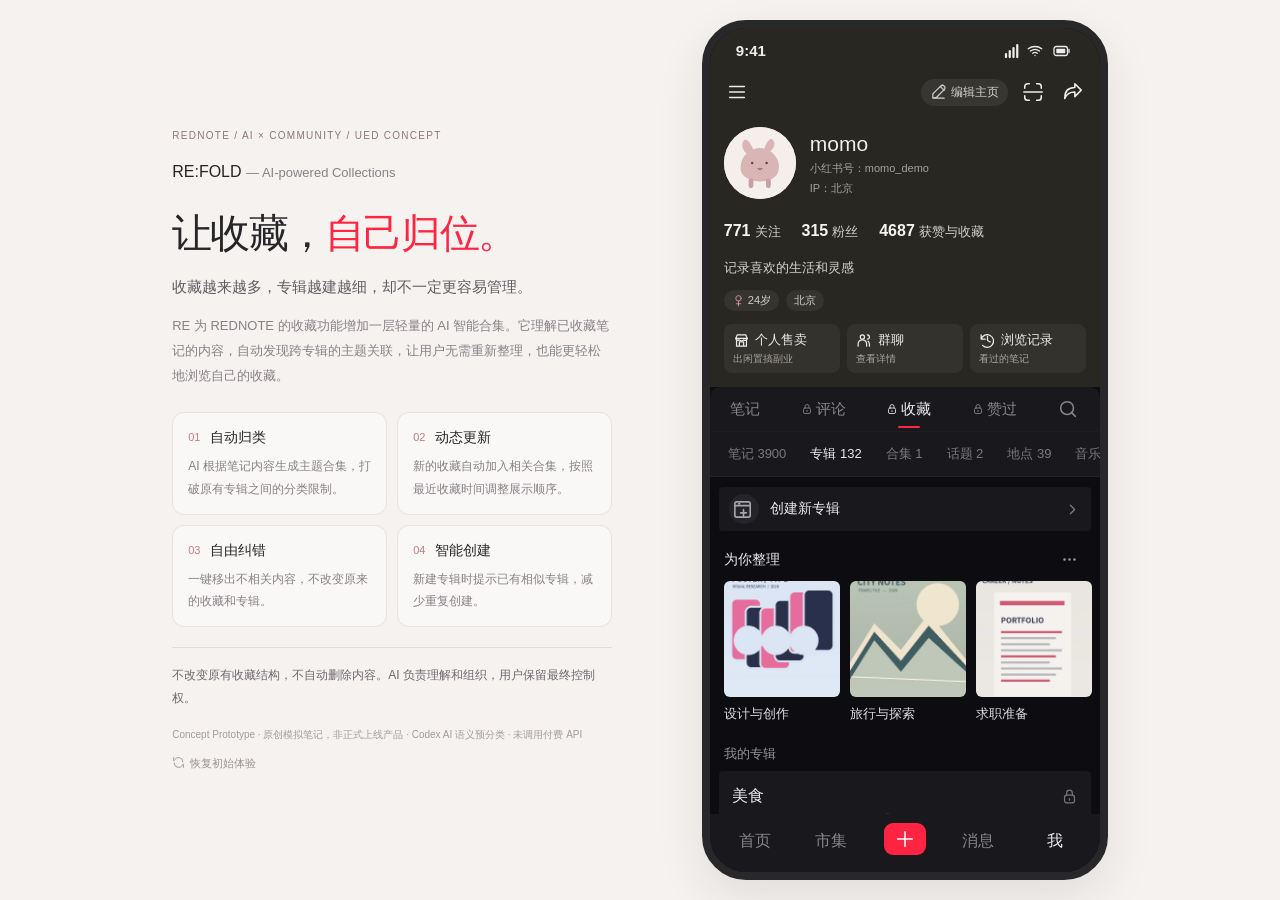
==== commit d7c602a4: "Publish Codex precomputed semantic classifications for RE v0.7" ====
--- a/RE_FOLD_v06_Demo.html
+++ b/RE_FOLD_v06_Demo.html
@@ -227,8 +227,8 @@
   </section>
 </div>
 <script>
-// Generated by scripts/build_data_bundle.py. Offline fixtures, not model output.
-globalThis.RE_BOOTSTRAP={"notes":[{"id":"d1","title":"实验字体与海报排版","description":"把手写的几个字拆成弧线和直角，再放回海报网格里。记录了字距从紧到松的三版对照，也试了只用两种字重安排阅读顺序。","tags":["字形实验","海报练习","字距"],"originalAlbum":"视觉设计灵感","savedAt":"2026-11-01T03:10:00Z","cover":"design_type","availability":"initial"},{"id":"d2","title":"让人想反复看的动态视觉","description":"最近做了一段六秒循环：圆点先聚拢成字母，再沿着节拍散开。把关键帧曲线和首尾衔接方式记下来，下次做开屏动画可以参考。","tags":["循环动画","关键帧","节奏"],"originalAlbum":"视觉设计灵感","savedAt":"2026-11-01T02:30:00Z","cover":"design_motion","availability":"initial"},{"id":"d3","title":"好看的品牌视觉系统","description":"给一间面包店整理了招牌、纸袋和菜单的应用规范。主色统一后，重点比较了粗体标题与细体说明如何在不同尺寸上保持辨识度。","tags":["门店招牌","包装","视觉规范"],"originalAlbum":"平面设计","savedAt":"2026-11-01T02:00:00Z","cover":"design_brand","availability":"initial"},{"id":"d4","title":"平面设计的网格排版方法","description":"一页信息很多的展览海报，先按四栏拆开，再让日期、地点和正文各自对齐。对比了八毫米与十二毫米页边距，印出来以后大留白那版更易读。","tags":["网格","印刷","页边距"],"originalAlbum":"平面设计","savedAt":"2026-11-01T01:50:00Z","cover":"design_packaging","availability":"initial"},{"id":"d5","title":"柔软的三维图形灵感","description":"用 Blender 把普通圆环做成像软糖一样的形状。低粗糙度会太塑料，调高后再加一盏大面积柔光，阴影边缘终于柔和下来。","tags":["Blender","材质测试","柔光"],"originalAlbum":"Blender学习","savedAt":"2026-11-01T01:30:00Z","cover":"design_blender","availability":"initial"},{"id":"d6","title":"喜欢的交互网页合集","description":"收藏了三个滚动时会回应鼠标的网页片段。最喜欢的一页把目录固定在左侧，滚动正文时只高亮当前段落，减少了找位置的负担。","tags":["网页交互","滚动反馈","目录"],"originalAlbum":"交互设计","savedAt":"2026-11-01T01:25:00Z","cover":"design_website","availability":"initial"},{"id":"d7","title":"作品集封面参考","description":"准备投递时重新排了项目册封面：把岗位方向放在第一行，用一张主图建立视觉中心。附上封面与简历一起发出时的缩略图对照。","tags":["项目册","投递准备","封面"],"originalAlbum":"作品集参考","savedAt":"2026-11-01T01:28:00Z","cover":"design_grid","availability":"initial"},{"id":"d8","title":"UI 元素与信息层级","description":"把一个订单页面的信息重新分成状态、商品、金额三层。只给待付款按钮用强调色，次要操作改成文字，顺便比较了两种卡片间距。","tags":["信息层级","按钮","界面练习"],"originalAlbum":"UI设计","savedAt":"2026-11-01T01:16:00Z","cover":"design_ui","availability":"initial"},{"id":"t1","title":"哥本哈根城市漫步","description":"从中央车站走到港边的一天，不赶景点，只标了沿途可以停下来的公园和码头。附步行耗时、公共交通票和下雨时的替代路线。","tags":["城市散步","哥本哈根","交通"],"originalAlbum":"北欧旅行","savedAt":"2026-11-01T03:00:00Z","cover":"travel_cph","availability":"initial"},{"id":"t2","title":"首尔值得去的街区","description":"首尔周末慢慢逛的两条街，记录地铁出口、店铺营业时间和可以避开人流的小巷。下午下雨就把第二段改成室内书店。","tags":["首尔","街区路线","周末"],"originalAlbum":"韩国","savedAt":"2026-11-01T02:20:00Z","cover":"photo_korea","availability":"initial"},{"id":"t3","title":"新西兰南岛徒步记录","description":"南岛步道当天风特别大，走到第二个观景点就折返了。整理停车位置、补水点、装备层次和天气不稳定时的退出方案。","tags":["徒步","南岛","行前准备"],"originalAlbum":"新西兰旅行","savedAt":"2026-11-01T02:00:00Z","cover":"travel_nz","availability":"initial"},{"id":"t4","title":"英国周末小旅行","description":"周六从伦敦坐火车去海边，买错站点后才发现周末班次少。把往返时间、公交接驳和半天能走完的路线重新列了一遍。","tags":["英国","火车","短途路线"],"originalAlbum":"英国旅行","savedAt":"2026-11-01T01:40:00Z","cover":"travel_uk","availability":"initial"},{"id":"t5","title":"第一次去意大利的路线","description":"第一次去意大利不想每天换住处，最后用两个城市作为落脚点。记下高铁预订、博物馆预约和行李寄存的时间顺序。","tags":["意大利","行程安排","预约"],"originalAlbum":"欧洲旅行","savedAt":"2026-11-01T01:28:00Z","cover":"travel_italy","availability":"initial"},{"id":"c1","title":"设计岗位作品集怎么准备","description":"拿三个完成度不同的项目去问了在职前辈：招聘方先想知道你解决了什么，再看过程细节。整理投递前的项目筛选清单和讲述顺序。","tags":["岗位投递","项目筛选","求职准备"],"originalAlbum":"求职准备","savedAt":"2026-11-01T02:50:00Z","cover":"career_resume","availability":"initial"},{"id":"c2","title":"设计师面试问题整理","description":"把上周面试被问到的问题逐条复盘：为什么选这个方案、怎么处理合作分歧、结果如何衡量。每题写了两分钟与五分钟两个回答版本。","tags":["面试复盘","项目表达","回答练习"],"originalAlbum":"秋招面试","savedAt":"2026-11-01T02:15:00Z","cover":"career_interview","availability":"initial"},{"id":"c3","title":"校招投递时间线","description":"今年校招的简历截止时间比想象早，做了一张按周推进的清单。除了投递，还给笔试、面试练习和回访邮件预留了时间。","tags":["校招","投递日程","笔试"],"originalAlbum":"求职准备","savedAt":"2026-11-01T01:45:00Z","cover":"career_jobs","availability":"initial"},{"id":"c4","title":"怎样讲清楚自己的项目","description":"以前讲项目总是从流程图开始，对方很快就走神。这次按问题、我的决定、结果三段来讲，保留一处失败尝试，录音后发现清楚了很多。","tags":["项目讲述","面试练习","复盘"],"originalAlbum":"作品集参考","savedAt":"2026-11-01T01:25:00Z","cover":"career_case","availability":"initial"},{"id":"c5","title":"AI Coding 笔试作品思路","description":"笔试要求把一个交互想法做成可运行网页。我用 AI 辅助写代码，但先自己画状态表，最后录屏检查空状态、返回和错误提示，并记录了实现边界。","tags":["笔试作品","交互原型","AI编程"],"originalAlbum":"秋招面试","savedAt":"2026-11-01T01:10:00Z","cover":"career_ai","availability":"initial"},{"id":"f1","title":"周末想吃的家常菜","description":"周末做了蒸蛋和番茄炒虾仁，蒸蛋按一份蛋液配一份半温水。盖盘子后小火蒸八分钟，调味汁最后淋，口感比上次嫩。","tags":["家常菜","蒸蛋","下厨记录"],"originalAlbum":"美食","savedAt":"2026-11-01T02:40:00Z","cover":"photo_food","availability":"initial"},{"id":"f2","title":"这家咖啡馆好舒服","description":"巷子里的咖啡店有一款带柑橘香气的手冲，酸度不尖。记下豆子产地、冲煮温度、甜点搭配和靠窗座位适合停留的时段。","tags":["手冲咖啡","甜点","探店记录"],"originalAlbum":"美食","savedAt":"2026-11-01T01:45:00Z","cover":"food_cafe","availability":"initial"},{"id":"f3","title":"烘焙也可以很简单","description":"第一次做司康没用模具，面团只折了三次就切块。黄油保持冷藏状态，烤箱预热后十八分钟出炉，记录了面粉与牛奶的用量。","tags":["司康","烘焙记录","配方"],"originalAlbum":"美食","savedAt":"2026-11-01T01:16:00Z","cover":"food_bakery","availability":"initial"},{"id":"f4","title":"简单好吃的一人食","description":"一个人吃饭不想洗太多锅，把米饭、鸡腿肉和蔬菜放在一口锅里完成。附备菜顺序、火候变化和第二天带饭的保存方法。","tags":["一人食","带饭","一锅出"],"originalAlbum":"美食","savedAt":"2026-11-01T00:40:00Z","cover":"photo_food2","availability":"initial"},{"id":"h1","title":"小房间也可以很温暖","description":"卧室只有九平方米，先把床转向让出窗边，再用窄层架替换床头柜。暖色布灯罩和素色床品搭在一起，晚上看起来安静了很多。","tags":["小卧室","家具摆放","照明"],"originalAlbum":"家居","savedAt":"2026-11-01T02:30:00Z","cover":"home_room","availability":"initial"},{"id":"h2","title":"复古台灯和阅读角","description":"给阅读角挑了一盏旧台灯，试了三种灯罩和墙面颜色。暖白灯光下，木色书架与低饱和绿色更协调，记录了光源高度和色彩对照。","tags":["阅读角","台灯","配色对照"],"originalAlbum":"家居","savedAt":"2026-11-01T01:50:00Z","cover":"home_lamp","availability":"initial"},{"id":"h3","title":"小户型空间整理灵感","description":"玄关很窄，东西越收越找不到。这次先按出门顺序分成钥匙、包和鞋三层，再用可移动挂钩补位置，租房也不用打孔。","tags":["玄关收纳","租房","动线"],"originalAlbum":"生活灵感","savedAt":"2026-11-01T01:10:00Z","cover":"home_small","availability":"initial"},{"id":"h4","title":"自然色系卧室搭配","description":"把卧室里零散的鲜艳小物收起来，换成米白床品、浅木色柜子和一小块橄榄绿。附自然光与夜间灯光下的颜色变化。","tags":["卧室搭配","自然色系","软装"],"originalAlbum":"生活灵感","savedAt":"2026-11-01T00:45:00Z","cover":"home_color","availability":"initial"},{"id":"l1","title":"秋冬简约穿搭灵感","description":"最近通勤想少想一点，选了三件针织衫、两条直筒裤轮换。比较了同一套衣服搭运动鞋和短靴的效果，也记了降温时怎么叠穿。","tags":["通勤穿搭","针织衫","叠穿"],"originalAlbum":"穿搭","savedAt":"2026-11-01T02:20:00Z","cover":"life_fashion","availability":"initial"},{"id":"l2","title":"自然妆容参考","description":"试了一周更轻的底妆：只在鼻翼和下巴局部遮瑕，脸颊保留原本的纹理。记录了妆前保湿、上妆工具和下午出油后的补妆方法。","tags":["底妆","局部遮瑕","日常妆容"],"originalAlbum":"美妆","savedAt":"2026-11-01T01:32:00Z","cover":"life_skincare","availability":"initial"},{"id":"l3","title":"可爱宠物日常","description":"猫最近很喜欢趴在洗衣篮里，给它换了一个旧毛巾垫子。今天只记录了几段睡醒伸懒腰和等饭的小视频，没有特别的安排。","tags":["猫咪日常","生活记录","陪伴"],"originalAlbum":"生活灵感","savedAt":"2026-11-01T00:55:00Z","cover":"life_pet","availability":"initial"},{"id":"case-a","title":"这次终于像一家店了","description":"街角小店的招牌、外带杯和菜单以前各用一套样式。我把它们改为同一组字形和两种主色，菜单按字级安排价格与说明，再扩大段落间的留白，远看近看都更统一。","tags":["街角小店","改造记录","阅读顺序"],"originalAlbum":"视觉设计灵感","savedAt":"2026-11-01T00:30:00Z","cover":"design_brand","availability":"initial"},{"id":"case-b","title":"求职作品集排版技巧","description":"下周要投递产品体验岗位，项目册需要在短时间内讲清我的职责与成果。我用统一网格对齐正文和配图，调整标题字级与页边距，同时把最相关的两个项目移到前面，方便招聘方快速阅读。","tags":["岗位投递","项目册","网格与字级"],"originalAlbum":"作品集参考","savedAt":"2026-11-01T00:28:00Z","cover":"career_resume","availability":"initial"},{"id":"cross-1","title":"赶路前的一杯热咖啡","description":"在首尔转车有四小时空档，按地铁换乘时间安排了一小段路线。途中咖啡店的拿铁有坚果香，三明治现做，记下营业时间、价格和回车站所需步行分钟数。","tags":["转车空档","首尔","拿铁与三明治"],"originalAlbum":"韩国","savedAt":"2026-11-01T00:26:00Z","cover":"food_cafe","availability":"initial"},{"id":"room-1","title":"桌子挪了半米以后","description":"把书桌从门后挪到窗边后，椅子终于不用每次都收进去。量了插座到桌边的距离，用夹式灯和走线盒收好电源，留下能通往衣柜的过道。","tags":["房间调整","桌面收纳","过道尺寸"],"originalAlbum":"家居","savedAt":"2026-11-01T00:24:00Z","cover":"home_small","availability":"initial"},{"id":"recipe-1","title":"晚饭留一半给明天","description":"下班后用豆腐、香菇和青菜煮了一锅汤，再把米饭分成两盒。记录冷藏前多久放凉、第二天加热多久，以及怎样让青菜不变黄。","tags":["晚饭","便当","食物保存"],"originalAlbum":"美食","savedAt":"2026-11-01T00:22:00Z","cover":"food_home","availability":"initial"},{"id":"ambiguous-1","title":"今天先记在这里","description":"手机备忘录里只有一句“下次再认真看”，没有具体对象、地点或活动。暂时没有补充更多内容。","tags":["随手记录"],"originalAlbum":"生活灵感","savedAt":"2026-11-01T00:20:00Z","cover":"life_pet","availability":"initial"},{"id":"new1","title":"租房小卧室也能拥有松弛感","description":"租来的小卧室不能刷墙，先把冷白顶灯换成暖光落地灯，再加一层浅色窗帘。附床边窄柜的尺寸和不到两百元的布置清单。","tags":["租房布置","暖光","小空间"],"originalAlbum":"未归类","savedAt":"2026-11-01T06:40:00Z","cover":"new_room","availability":"simulated"},{"id":"new2","title":"实验字体制作过程","description":"把一张旧车票上的字母拆成笔画，尝试做成一组新的标题字。记录从纸上草图到矢量轮廓的步骤，以及字距调整前后的对照。","tags":["字体练习","矢量轮廓","制作过程"],"originalAlbum":"未归类","savedAt":"2026-11-01T06:41:00Z","cover":"new_type","availability":"simulated"},{"id":"new3","title":"首尔的周末散步路线","description":"周末打算在首尔沿河走走，整理两小时步行路线、地铁往返和途中可休息的地方。天气不好时就把最后一段换成附近的室内展馆。","tags":["首尔散步","步行路线","雨天备选"],"originalAlbum":"未归类","savedAt":"2026-11-01T06:42:00Z","cover":"new_korea","availability":"simulated"}],"groups":[{"id":"design","name":"设计与创作","description":"关注视觉表达与创作方法，包括品牌视觉、字体与版式、动态表现、三维创作、网页交互和界面信息组织。","cover":"design_type"},{"id":"travel","name":"旅行与探索","description":"关注目的地探索和出行安排，包括城市路线、交通、行程、徒步及旅行中的地点信息。","cover":"travel_cph"},{"id":"career","name":"求职准备","description":"关注求职与职业机会准备，包括简历、作品集投递、笔试、面试、招聘时间和项目表达。","cover":"career_resume"},{"id":"food","name":"美食与探店","description":"关注吃喝内容，包括烹饪配方、烘焙、家庭餐食、餐厅、咖啡及食物体验。","cover":"photo_food"},{"id":"home","name":"家居灵感","description":"关注居住空间，包括家具布置、照明、软装、卧室配色、收纳和小空间使用。","cover":"home_room"},{"id":"life","name":"穿搭与生活","description":"关注个人日常生活，包括服饰搭配、妆容护肤、宠物陪伴与有明确内容的生活方式记录。","cover":"life_fashion"}],"offline":{"schemaVersion":1,"mode":"offline","provider":"offline-fixture","model":null,"generatedAt":"2026-11-15T15:47:06.404231Z","datasetHash":"32ac1b6352714ff4be765cd2e08f47dd1bfc108cb37071f0803508368d011df7","promptVersion":"re-fold-text-v1","inputFields":["id","title","description","tags"],"notesCount":38,"assignments":[{"noteId":"d1","memberships":[{"groupId":"design","reason":"离线示例：把手写的几个字拆成弧线和直角，再放回海报网格里。记录了字距从紧到松的三版对照，也试了只用两种字重安排阅读顺序。"}],"unclassifiedReason":null},{"noteId":"d2","memberships":[{"groupId":"design","reason":"离线示例：最近做了一段六秒循环：圆点先聚拢成字母，再沿着节拍散开。把关键帧曲线和首尾衔接方式记下来，下次做开屏动画可以参考。"}],"unclassifiedReason":null},{"noteId":"d3","memberships":[{"groupId":"design","reason":"离线示例：给一间面包店整理了招牌、纸袋和菜单的应用规范。主色统一后，重点比较了粗体标题与细体说明如何在不同尺寸上保持辨识度。"}],"unclassifiedReason":null},{"noteId":"d4","memberships":[{"groupId":"design","reason":"离线示例：一页信息很多的展览海报，先按四栏拆开，再让日期、地点和正文各自对齐。对比了八毫米与十二毫米页边距，印出来以后大留白那版更易读。"}],"unclassifiedReason":null},{"noteId":"d5","memberships":[{"groupId":"design","reason":"离线示例：用 Blender 把普通圆环做成像软糖一样的形状。低粗糙度会太塑料，调高后再加一盏大面积柔光，阴影边缘终于柔和下来。"}],"unclassifiedReason":null},{"noteId":"d6","memberships":[{"groupId":"design","reason":"离线示例：收藏了三个滚动时会回应鼠标的网页片段。最喜欢的一页把目录固定在左侧，滚动正文时只高亮当前段落，减少了找位置的负担。"}],"unclassifiedReason":null},{"noteId":"d7","memberships":[{"groupId":"design","reason":"离线示例：准备投递时重新排了项目册封面：把岗位方向放在第一行，用一张主图建立视觉中心。附上封面与简历一起发出时的缩略图对照。"},{"groupId":"career","reason":"离线示例：准备投递时重新排了项目册封面：把岗位方向放在第一行，用一张主图建立视觉中心。附上封面与简历一起发出时的缩略图对照。"}],"unclassifiedReason":null},{"noteId":"d8","memberships":[{"groupId":"design","reason":"离线示例：把一个订单页面的信息重新分成状态、商品、金额三层。只给待付款按钮用强调色，次要操作改成文字，顺便比较了两种卡片间距。"}],"unclassifiedReason":null},{"noteId":"t1","memberships":[{"groupId":"travel","reason":"离线示例：从中央车站走到港边的一天，不赶景点，只标了沿途可以停下来的公园和码头。附步行耗时、公共交通票和下雨时的替代路线。"}],"unclassifiedReason":null},{"noteId":"t2","memberships":[{"groupId":"travel","reason":"离线示例：首尔周末慢慢逛的两条街，记录地铁出口、店铺营业时间和可以避开人流的小巷。下午下雨就把第二段改成室内书店。"}],"unclassifiedReason":null},{"noteId":"t3","memberships":[{"groupId":"travel","reason":"离线示例：南岛步道当天风特别大，走到第二个观景点就折返了。整理停车位置、补水点、装备层次和天气不稳定时的退出方案。"}],"unclassifiedReason":null},{"noteId":"t4","memberships":[{"groupId":"travel","reason":"离线示例：周六从伦敦坐火车去海边，买错站点后才发现周末班次少。把往返时间、公交接驳和半天能走完的路线重新列了一遍。"}],"unclassifiedReason":null},{"noteId":"t5","memberships":[{"groupId":"travel","reason":"离线示例：第一次去意大利不想每天换住处，最后用两个城市作为落脚点。记下高铁预订、博物馆预约和行李寄存的时间顺序。"}],"unclassifiedReason":null},{"noteId":"c1","memberships":[{"groupId":"career","reason":"离线示例：拿三个完成度不同的项目去问了在职前辈：招聘方先想知道你解决了什么，再看过程细节。整理投递前的项目筛选清单和讲述顺序。"}],"unclassifiedReason":null},{"noteId":"c2","memberships":[{"groupId":"career","reason":"离线示例：把上周面试被问到的问题逐条复盘：为什么选这个方案、怎么处理合作分歧、结果如何衡量。每题写了两分钟与五分钟两个回答版本。"}],"unclassifiedReason":null},{"noteId":"c3","memberships":[{"groupId":"career","reason":"离线示例：今年校招的简历截止时间比想象早，做了一张按周推进的清单。除了投递，还给笔试、面试练习和回访邮件预留了时间。"}],"unclassifiedReason":null},{"noteId":"c4","memberships":[{"groupId":"career","reason":"离线示例：以前讲项目总是从流程图开始，对方很快就走神。这次按问题、我的决定、结果三段来讲，保留一处失败尝试，录音后发现清楚了很多。"}],"unclassifiedReason":null},{"noteId":"c5","memberships":[{"groupId":"career","reason":"离线示例：笔试要求把一个交互想法做成可运行网页。我用 AI 辅助写代码，但先自己画状态表，最后录屏检查空状态、返回和错误提示，并记录了实现边界。"},{"groupId":"design","reason":"离线示例：笔试要求把一个交互想法做成可运行网页。我用 AI 辅助写代码，但先自己画状态表，最后录屏检查空状态、返回和错误提示，并记录了实现边界。"}],"unclassifiedReason":null},{"noteId":"f1","memberships":[{"groupId":"food","reason":"离线示例：周末做了蒸蛋和番茄炒虾仁，蒸蛋按一份蛋液配一份半温水。盖盘子后小火蒸八分钟，调味汁最后淋，口感比上次嫩。"}],"unclassifiedReason":null},{"noteId":"f2","memberships":[{"groupId":"food","reason":"离线示例：巷子里的咖啡店有一款带柑橘香气的手冲，酸度不尖。记下豆子产地、冲煮温度、甜点搭配和靠窗座位适合停留的时段。"}],"unclassifiedReason":null},{"noteId":"f3","memberships":[{"groupId":"food","reason":"离线示例：第一次做司康没用模具，面团只折了三次就切块。黄油保持冷藏状态，烤箱预热后十八分钟出炉，记录了面粉与牛奶的用量。"}],"unclassifiedReason":null},{"noteId":"f4","memberships":[{"groupId":"food","reason":"离线示例：一个人吃饭不想洗太多锅，把米饭、鸡腿肉和蔬菜放在一口锅里完成。附备菜顺序、火候变化和第二天带饭的保存方法。"}],"unclassifiedReason":null},{"noteId":"h1","memberships":[{"groupId":"home","reason":"离线示例：卧室只有九平方米，先把床转向让出窗边，再用窄层架替换床头柜。暖色布灯罩和素色床品搭在一起，晚上看起来安静了很多。"}],"unclassifiedReason":null},{"noteId":"h2","memberships":[{"groupId":"home","reason":"离线示例：给阅读角挑了一盏旧台灯，试了三种灯罩和墙面颜色。暖白灯光下，木色书架与低饱和绿色更协调，记录了光源高度和色彩对照。"},{"groupId":"design","reason":"离线示例：给阅读角挑了一盏旧台灯，试了三种灯罩和墙面颜色。暖白灯光下，木色书架与低饱和绿色更协调，记录了光源高度和色彩对照。"}],"unclassifiedReason":null},{"noteId":"h3","memberships":[{"groupId":"home","reason":"离线示例：玄关很窄，东西越收越找不到。这次先按出门顺序分成钥匙、包和鞋三层，再用可移动挂钩补位置，租房也不用打孔。"}],"unclassifiedReason":null},{"noteId":"h4","memberships":[{"groupId":"home","reason":"离线示例：把卧室里零散的鲜艳小物收起来，换成米白床品、浅木色柜子和一小块橄榄绿。附自然光与夜间灯光下的颜色变化。"}],"unclassifiedReason":null},{"noteId":"l1","memberships":[{"groupId":"life","reason":"离线示例：最近通勤想少想一点，选了三件针织衫、两条直筒裤轮换。比较了同一套衣服搭运动鞋和短靴的效果，也记了降温时怎么叠穿。"}],"unclassifiedReason":null},{"noteId":"l2","memberships":[{"groupId":"life","reason":"离线示例：试了一周更轻的底妆：只在鼻翼和下巴局部遮瑕，脸颊保留原本的纹理。记录了妆前保湿、上妆工具和下午出油后的补妆方法。"}],"unclassifiedReason":null},{"noteId":"l3","memberships":[{"groupId":"life","reason":"离线示例：猫最近很喜欢趴在洗衣篮里，给它换了一个旧毛巾垫子。今天只记录了几段睡醒伸懒腰和等饭的小视频，没有特别的安排。"}],"unclassifiedReason":null},{"noteId":"case-a","memberships":[{"groupId":"design","reason":"离线示例：街角小店的招牌、外带杯和菜单以前各用一套样式。我把它们改为同一组字形和两种主色，菜单按字级安排价格与说明，再扩大段落间的留白，远看近看都更统一。"}],"unclassifiedReason":null},{"noteId":"case-b","memberships":[{"groupId":"career","reason":"离线示例：下周要投递产品体验岗位，项目册需要在短时间内讲清我的职责与成果。我用统一网格对齐正文和配图，调整标题字级与页边距，同时把最相关的两个项目移到前面，方便招聘方快速阅读。"},{"groupId":"design","reason":"离线示例：下周要投递产品体验岗位，项目册需要在短时间内讲清我的职责与成果。我用统一网格对齐正文和配图，调整标题字级与页边距，同时把最相关的两个项目移到前面，方便招聘方快速阅读。"}],"unclassifiedReason":null},{"noteId":"cross-1","memberships":[{"groupId":"travel","reason":"离线示例：在首尔转车有四小时空档，按地铁换乘时间安排了一小段路线。途中咖啡店的拿铁有坚果香，三明治现做，记下营业时间、价格和回车站所需步行分钟数。"},{"groupId":"food","reason":"离线示例：在首尔转车有四小时空档，按地铁换乘时间安排了一小段路线。途中咖啡店的拿铁有坚果香，三明治现做，记下营业时间、价格和回车站所需步行分钟数。"}],"unclassifiedReason":null},{"noteId":"room-1","memberships":[{"groupId":"home","reason":"离线示例：把书桌从门后挪到窗边后，椅子终于不用每次都收进去。量了插座到桌边的距离，用夹式灯和走线盒收好电源，留下能通往衣柜的过道。"}],"unclassifiedReason":null},{"noteId":"recipe-1","memberships":[{"groupId":"food","reason":"离线示例：下班后用豆腐、香菇和青菜煮了一锅汤，再把米饭分成两盒。记录冷藏前多久放凉、第二天加热多久，以及怎样让青菜不变黄。"}],"unclassifiedReason":null},{"noteId":"ambiguous-1","memberships":[],"unclassifiedReason":"离线示例：内容缺少可判断的主题，暂不关联任何智能合集。"},{"noteId":"new1","memberships":[{"groupId":"home","reason":"离线示例：租来的小卧室不能刷墙，先把冷白顶灯换成暖光落地灯，再加一层浅色窗帘。附床边窄柜的尺寸和不到两百元的布置清单。"}],"unclassifiedReason":null},{"noteId":"new2","memberships":[{"groupId":"design","reason":"离线示例：把一张旧车票上的字母拆成笔画，尝试做成一组新的标题字。记录从纸上草图到矢量轮廓的步骤，以及字距调整前后的对照。"}],"unclassifiedReason":null},{"noteId":"new3","memberships":[{"groupId":"travel","reason":"离线示例：周末打算在首尔沿河走走，整理两小时步行路线、地铁往返和途中可休息的地方。天气不好时就把最后一段换成附近的室内展馆。"}],"unclassifiedReason":null}]}};
+// Generated by scripts/build_data_bundle.py. Includes Codex preclassification and fallback fixtures.
+globalThis.RE_BOOTSTRAP={"notes":[{"id":"d1","title":"实验字体与海报排版","description":"把手写的几个字拆成弧线和直角，再放回海报网格里。记录了字距从紧到松的三版对照，也试了只用两种字重安排阅读顺序。","tags":["字形实验","海报练习","字距"],"originalAlbum":"视觉设计灵感","savedAt":"2026-11-01T03:10:00Z","cover":"design_type","availability":"initial"},{"id":"d2","title":"让人想反复看的动态视觉","description":"最近做了一段六秒循环：圆点先聚拢成字母，再沿着节拍散开。把关键帧曲线和首尾衔接方式记下来，下次做开屏动画可以参考。","tags":["循环动画","关键帧","节奏"],"originalAlbum":"视觉设计灵感","savedAt":"2026-11-01T02:30:00Z","cover":"design_motion","availability":"initial"},{"id":"d3","title":"好看的品牌视觉系统","description":"给一间面包店整理了招牌、纸袋和菜单的应用规范。主色统一后，重点比较了粗体标题与细体说明如何在不同尺寸上保持辨识度。","tags":["门店招牌","包装","视觉规范"],"originalAlbum":"平面设计","savedAt":"2026-11-01T02:00:00Z","cover":"design_brand","availability":"initial"},{"id":"d4","title":"平面设计的网格排版方法","description":"一页信息很多的展览海报，先按四栏拆开，再让日期、地点和正文各自对齐。对比了八毫米与十二毫米页边距，印出来以后大留白那版更易读。","tags":["网格","印刷","页边距"],"originalAlbum":"平面设计","savedAt":"2026-11-01T01:50:00Z","cover":"design_packaging","availability":"initial"},{"id":"d5","title":"柔软的三维图形灵感","description":"用 Blender 把普通圆环做成像软糖一样的形状。低粗糙度会太塑料，调高后再加一盏大面积柔光，阴影边缘终于柔和下来。","tags":["Blender","材质测试","柔光"],"originalAlbum":"Blender学习","savedAt":"2026-11-01T01:30:00Z","cover":"design_blender","availability":"initial"},{"id":"d6","title":"喜欢的交互网页合集","description":"收藏了三个滚动时会回应鼠标的网页片段。最喜欢的一页把目录固定在左侧，滚动正文时只高亮当前段落，减少了找位置的负担。","tags":["网页交互","滚动反馈","目录"],"originalAlbum":"交互设计","savedAt":"2026-11-01T01:25:00Z","cover":"design_website","availability":"initial"},{"id":"d7","title":"作品集封面参考","description":"准备投递时重新排了项目册封面：把岗位方向放在第一行，用一张主图建立视觉中心。附上封面与简历一起发出时的缩略图对照。","tags":["项目册","投递准备","封面"],"originalAlbum":"作品集参考","savedAt":"2026-11-01T01:28:00Z","cover":"design_grid","availability":"initial"},{"id":"d8","title":"UI 元素与信息层级","description":"把一个订单页面的信息重新分成状态、商品、金额三层。只给待付款按钮用强调色，次要操作改成文字，顺便比较了两种卡片间距。","tags":["信息层级","按钮","界面练习"],"originalAlbum":"UI设计","savedAt":"2026-11-01T01:16:00Z","cover":"design_ui","availability":"initial"},{"id":"t1","title":"哥本哈根城市漫步","description":"从中央车站走到港边的一天，不赶景点，只标了沿途可以停下来的公园和码头。附步行耗时、公共交通票和下雨时的替代路线。","tags":["城市散步","哥本哈根","交通"],"originalAlbum":"北欧旅行","savedAt":"2026-11-01T03:00:00Z","cover":"travel_cph","availability":"initial"},{"id":"t2","title":"首尔值得去的街区","description":"首尔周末慢慢逛的两条街，记录地铁出口、店铺营业时间和可以避开人流的小巷。下午下雨就把第二段改成室内书店。","tags":["首尔","街区路线","周末"],"originalAlbum":"韩国","savedAt":"2026-11-01T02:20:00Z","cover":"photo_korea","availability":"initial"},{"id":"t3","title":"新西兰南岛徒步记录","description":"南岛步道当天风特别大，走到第二个观景点就折返了。整理停车位置、补水点、装备层次和天气不稳定时的退出方案。","tags":["徒步","南岛","行前准备"],"originalAlbum":"新西兰旅行","savedAt":"2026-11-01T02:00:00Z","cover":"travel_nz","availability":"initial"},{"id":"t4","title":"英国周末小旅行","description":"周六从伦敦坐火车去海边，买错站点后才发现周末班次少。把往返时间、公交接驳和半天能走完的路线重新列了一遍。","tags":["英国","火车","短途路线"],"originalAlbum":"英国旅行","savedAt":"2026-11-01T01:40:00Z","cover":"travel_uk","availability":"initial"},{"id":"t5","title":"第一次去意大利的路线","description":"第一次去意大利不想每天换住处，最后用两个城市作为落脚点。记下高铁预订、博物馆预约和行李寄存的时间顺序。","tags":["意大利","行程安排","预约"],"originalAlbum":"欧洲旅行","savedAt":"2026-11-01T01:28:00Z","cover":"travel_italy","availability":"initial"},{"id":"c1","title":"设计岗位作品集怎么准备","description":"拿三个完成度不同的项目去问了在职前辈：招聘方先想知道你解决了什么，再看过程细节。整理投递前的项目筛选清单和讲述顺序。","tags":["岗位投递","项目筛选","求职准备"],"originalAlbum":"求职准备","savedAt":"2026-11-01T02:50:00Z","cover":"career_resume","availability":"initial"},{"id":"c2","title":"设计师面试问题整理","description":"把上周面试被问到的问题逐条复盘：为什么选这个方案、怎么处理合作分歧、结果如何衡量。每题写了两分钟与五分钟两个回答版本。","tags":["面试复盘","项目表达","回答练习"],"originalAlbum":"秋招面试","savedAt":"2026-11-01T02:15:00Z","cover":"career_interview","availability":"initial"},{"id":"c3","title":"校招投递时间线","description":"今年校招的简历截止时间比想象早，做了一张按周推进的清单。除了投递，还给笔试、面试练习和回访邮件预留了时间。","tags":["校招","投递日程","笔试"],"originalAlbum":"求职准备","savedAt":"2026-11-01T01:45:00Z","cover":"career_jobs","availability":"initial"},{"id":"c4","title":"怎样讲清楚自己的项目","description":"以前讲项目总是从流程图开始，对方很快就走神。这次按问题、我的决定、结果三段来讲，保留一处失败尝试，录音后发现清楚了很多。","tags":["项目讲述","面试练习","复盘"],"originalAlbum":"作品集参考","savedAt":"2026-11-01T01:25:00Z","cover":"career_case","availability":"initial"},{"id":"c5","title":"AI Coding 笔试作品思路","description":"笔试要求把一个交互想法做成可运行网页。我用 AI 辅助写代码，但先自己画状态表，最后录屏检查空状态、返回和错误提示，并记录了实现边界。","tags":["笔试作品","交互原型","AI编程"],"originalAlbum":"秋招面试","savedAt":"2026-11-01T01:10:00Z","cover":"career_ai","availability":"initial"},{"id":"f1","title":"周末想吃的家常菜","description":"周末做了蒸蛋和番茄炒虾仁，蒸蛋按一份蛋液配一份半温水。盖盘子后小火蒸八分钟，调味汁最后淋，口感比上次嫩。","tags":["家常菜","蒸蛋","下厨记录"],"originalAlbum":"美食","savedAt":"2026-11-01T02:40:00Z","cover":"photo_food","availability":"initial"},{"id":"f2","title":"这家咖啡馆好舒服","description":"巷子里的咖啡店有一款带柑橘香气的手冲，酸度不尖。记下豆子产地、冲煮温度、甜点搭配和靠窗座位适合停留的时段。","tags":["手冲咖啡","甜点","探店记录"],"originalAlbum":"美食","savedAt":"2026-11-01T01:45:00Z","cover":"food_cafe","availability":"initial"},{"id":"f3","title":"烘焙也可以很简单","description":"第一次做司康没用模具，面团只折了三次就切块。黄油保持冷藏状态，烤箱预热后十八分钟出炉，记录了面粉与牛奶的用量。","tags":["司康","烘焙记录","配方"],"originalAlbum":"美食","savedAt":"2026-11-01T01:16:00Z","cover":"food_bakery","availability":"initial"},{"id":"f4","title":"简单好吃的一人食","description":"一个人吃饭不想洗太多锅，把米饭、鸡腿肉和蔬菜放在一口锅里完成。附备菜顺序、火候变化和第二天带饭的保存方法。","tags":["一人食","带饭","一锅出"],"originalAlbum":"美食","savedAt":"2026-11-01T00:40:00Z","cover":"photo_food2","availability":"initial"},{"id":"h1","title":"小房间也可以很温暖","description":"卧室只有九平方米，先把床转向让出窗边，再用窄层架替换床头柜。暖色布灯罩和素色床品搭在一起，晚上看起来安静了很多。","tags":["小卧室","家具摆放","照明"],"originalAlbum":"家居","savedAt":"2026-11-01T02:30:00Z","cover":"home_room","availability":"initial"},{"id":"h2","title":"复古台灯和阅读角","description":"给阅读角挑了一盏旧台灯，试了三种灯罩和墙面颜色。暖白灯光下，木色书架与低饱和绿色更协调，记录了光源高度和色彩对照。","tags":["阅读角","台灯","配色对照"],"originalAlbum":"家居","savedAt":"2026-11-01T01:50:00Z","cover":"home_lamp","availability":"initial"},{"id":"h3","title":"小户型空间整理灵感","description":"玄关很窄，东西越收越找不到。这次先按出门顺序分成钥匙、包和鞋三层，再用可移动挂钩补位置，租房也不用打孔。","tags":["玄关收纳","租房","动线"],"originalAlbum":"生活灵感","savedAt":"2026-11-01T01:10:00Z","cover":"home_small","availability":"initial"},{"id":"h4","title":"自然色系卧室搭配","description":"把卧室里零散的鲜艳小物收起来，换成米白床品、浅木色柜子和一小块橄榄绿。附自然光与夜间灯光下的颜色变化。","tags":["卧室搭配","自然色系","软装"],"originalAlbum":"生活灵感","savedAt":"2026-11-01T00:45:00Z","cover":"home_color","availability":"initial"},{"id":"l1","title":"秋冬简约穿搭灵感","description":"最近通勤想少想一点，选了三件针织衫、两条直筒裤轮换。比较了同一套衣服搭运动鞋和短靴的效果，也记了降温时怎么叠穿。","tags":["通勤穿搭","针织衫","叠穿"],"originalAlbum":"穿搭","savedAt":"2026-11-01T02:20:00Z","cover":"life_fashion","availability":"initial"},{"id":"l2","title":"自然妆容参考","description":"试了一周更轻的底妆：只在鼻翼和下巴局部遮瑕，脸颊保留原本的纹理。记录了妆前保湿、上妆工具和下午出油后的补妆方法。","tags":["底妆","局部遮瑕","日常妆容"],"originalAlbum":"美妆","savedAt":"2026-11-01T01:32:00Z","cover":"life_skincare","availability":"initial"},{"id":"l3","title":"可爱宠物日常","description":"猫最近很喜欢趴在洗衣篮里，给它换了一个旧毛巾垫子。今天只记录了几段睡醒伸懒腰和等饭的小视频，没有特别的安排。","tags":["猫咪日常","生活记录","陪伴"],"originalAlbum":"生活灵感","savedAt":"2026-11-01T00:55:00Z","cover":"life_pet","availability":"initial"},{"id":"case-a","title":"这次终于像一家店了","description":"街角小店的招牌、外带杯和菜单以前各用一套样式。我把它们改为同一组字形和两种主色，菜单按字级安排价格与说明，再扩大段落间的留白，远看近看都更统一。","tags":["街角小店","改造记录","阅读顺序"],"originalAlbum":"视觉设计灵感","savedAt":"2026-11-01T00:30:00Z","cover":"design_brand","availability":"initial"},{"id":"case-b","title":"求职作品集排版技巧","description":"下周要投递产品体验岗位，项目册需要在短时间内讲清我的职责与成果。我用统一网格对齐正文和配图，调整标题字级与页边距，同时把最相关的两个项目移到前面，方便招聘方快速阅读。","tags":["岗位投递","项目册","网格与字级"],"originalAlbum":"作品集参考","savedAt":"2026-11-01T00:28:00Z","cover":"career_resume","availability":"initial"},{"id":"cross-1","title":"赶路前的一杯热咖啡","description":"在首尔转车有四小时空档，按地铁换乘时间安排了一小段路线。途中咖啡店的拿铁有坚果香，三明治现做，记下营业时间、价格和回车站所需步行分钟数。","tags":["转车空档","首尔","拿铁与三明治"],"originalAlbum":"韩国","savedAt":"2026-11-01T00:26:00Z","cover":"food_cafe","availability":"initial"},{"id":"room-1","title":"桌子挪了半米以后","description":"把书桌从门后挪到窗边后，椅子终于不用每次都收进去。量了插座到桌边的距离，用夹式灯和走线盒收好电源，留下能通往衣柜的过道。","tags":["房间调整","桌面收纳","过道尺寸"],"originalAlbum":"家居","savedAt":"2026-11-01T00:24:00Z","cover":"home_small","availability":"initial"},{"id":"recipe-1","title":"晚饭留一半给明天","description":"下班后用豆腐、香菇和青菜煮了一锅汤，再把米饭分成两盒。记录冷藏前多久放凉、第二天加热多久，以及怎样让青菜不变黄。","tags":["晚饭","便当","食物保存"],"originalAlbum":"美食","savedAt":"2026-11-01T00:22:00Z","cover":"food_home","availability":"initial"},{"id":"ambiguous-1","title":"今天先记在这里","description":"手机备忘录里只有一句“下次再认真看”，没有具体对象、地点或活动。暂时没有补充更多内容。","tags":["随手记录"],"originalAlbum":"生活灵感","savedAt":"2026-11-01T00:20:00Z","cover":"life_pet","availability":"initial"},{"id":"new1","title":"租房小卧室也能拥有松弛感","description":"租来的小卧室不能刷墙，先把冷白顶灯换成暖光落地灯，再加一层浅色窗帘。附床边窄柜的尺寸和不到两百元的布置清单。","tags":["租房布置","暖光","小空间"],"originalAlbum":"未归类","savedAt":"2026-11-01T06:40:00Z","cover":"new_room","availability":"simulated"},{"id":"new2","title":"实验字体制作过程","description":"把一张旧车票上的字母拆成笔画，尝试做成一组新的标题字。记录从纸上草图到矢量轮廓的步骤，以及字距调整前后的对照。","tags":["字体练习","矢量轮廓","制作过程"],"originalAlbum":"未归类","savedAt":"2026-11-01T06:41:00Z","cover":"new_type","availability":"simulated"},{"id":"new3","title":"首尔的周末散步路线","description":"周末打算在首尔沿河走走，整理两小时步行路线、地铁往返和途中可休息的地方。天气不好时就把最后一段换成附近的室内展馆。","tags":["首尔散步","步行路线","雨天备选"],"originalAlbum":"未归类","savedAt":"2026-11-01T06:42:00Z","cover":"new_korea","availability":"simulated"}],"groups":[{"id":"design","name":"设计与创作","description":"关注视觉表达与创作方法，包括品牌视觉、字体与版式、动态表现、三维创作、网页交互和界面信息组织。","cover":"design_type"},{"id":"travel","name":"旅行与探索","description":"关注目的地探索和出行安排，包括城市路线、交通、行程、徒步及旅行中的地点信息。","cover":"travel_cph"},{"id":"career","name":"求职准备","description":"关注求职与职业机会准备，包括简历、作品集投递、笔试、面试、招聘时间和项目表达。","cover":"career_resume"},{"id":"food","name":"美食与探店","description":"关注吃喝内容，包括烹饪配方、烘焙、家庭餐食、餐厅、咖啡及食物体验。","cover":"photo_food"},{"id":"home","name":"家居灵感","description":"关注居住空间，包括家具布置、照明、软装、卧室配色、收纳和小空间使用。","cover":"home_room"},{"id":"life","name":"穿搭与生活","description":"关注个人日常生活，包括服饰搭配、妆容护肤、宠物陪伴与有明确内容的生活方式记录。","cover":"life_fashion"}],"offline":{"schemaVersion":1,"mode":"offline","provider":"offline-fixture","model":null,"generatedAt":"2026-11-15T15:47:06.404231Z","datasetHash":"32ac1b6352714ff4be765cd2e08f47dd1bfc108cb37071f0803508368d011df7","promptVersion":"re-fold-text-v1","inputFields":["id","title","description","tags"],"notesCount":38,"assignments":[{"noteId":"d1","memberships":[{"groupId":"design","reason":"离线示例：把手写的几个字拆成弧线和直角，再放回海报网格里。记录了字距从紧到松的三版对照，也试了只用两种字重安排阅读顺序。"}],"unclassifiedReason":null},{"noteId":"d2","memberships":[{"groupId":"design","reason":"离线示例：最近做了一段六秒循环：圆点先聚拢成字母，再沿着节拍散开。把关键帧曲线和首尾衔接方式记下来，下次做开屏动画可以参考。"}],"unclassifiedReason":null},{"noteId":"d3","memberships":[{"groupId":"design","reason":"离线示例：给一间面包店整理了招牌、纸袋和菜单的应用规范。主色统一后，重点比较了粗体标题与细体说明如何在不同尺寸上保持辨识度。"}],"unclassifiedReason":null},{"noteId":"d4","memberships":[{"groupId":"design","reason":"离线示例：一页信息很多的展览海报，先按四栏拆开，再让日期、地点和正文各自对齐。对比了八毫米与十二毫米页边距，印出来以后大留白那版更易读。"}],"unclassifiedReason":null},{"noteId":"d5","memberships":[{"groupId":"design","reason":"离线示例：用 Blender 把普通圆环做成像软糖一样的形状。低粗糙度会太塑料，调高后再加一盏大面积柔光，阴影边缘终于柔和下来。"}],"unclassifiedReason":null},{"noteId":"d6","memberships":[{"groupId":"design","reason":"离线示例：收藏了三个滚动时会回应鼠标的网页片段。最喜欢的一页把目录固定在左侧，滚动正文时只高亮当前段落，减少了找位置的负担。"}],"unclassifiedReason":null},{"noteId":"d7","memberships":[{"groupId":"design","reason":"离线示例：准备投递时重新排了项目册封面：把岗位方向放在第一行，用一张主图建立视觉中心。附上封面与简历一起发出时的缩略图对照。"},{"groupId":"career","reason":"离线示例：准备投递时重新排了项目册封面：把岗位方向放在第一行，用一张主图建立视觉中心。附上封面与简历一起发出时的缩略图对照。"}],"unclassifiedReason":null},{"noteId":"d8","memberships":[{"groupId":"design","reason":"离线示例：把一个订单页面的信息重新分成状态、商品、金额三层。只给待付款按钮用强调色，次要操作改成文字，顺便比较了两种卡片间距。"}],"unclassifiedReason":null},{"noteId":"t1","memberships":[{"groupId":"travel","reason":"离线示例：从中央车站走到港边的一天，不赶景点，只标了沿途可以停下来的公园和码头。附步行耗时、公共交通票和下雨时的替代路线。"}],"unclassifiedReason":null},{"noteId":"t2","memberships":[{"groupId":"travel","reason":"离线示例：首尔周末慢慢逛的两条街，记录地铁出口、店铺营业时间和可以避开人流的小巷。下午下雨就把第二段改成室内书店。"}],"unclassifiedReason":null},{"noteId":"t3","memberships":[{"groupId":"travel","reason":"离线示例：南岛步道当天风特别大，走到第二个观景点就折返了。整理停车位置、补水点、装备层次和天气不稳定时的退出方案。"}],"unclassifiedReason":null},{"noteId":"t4","memberships":[{"groupId":"travel","reason":"离线示例：周六从伦敦坐火车去海边，买错站点后才发现周末班次少。把往返时间、公交接驳和半天能走完的路线重新列了一遍。"}],"unclassifiedReason":null},{"noteId":"t5","memberships":[{"groupId":"travel","reason":"离线示例：第一次去意大利不想每天换住处，最后用两个城市作为落脚点。记下高铁预订、博物馆预约和行李寄存的时间顺序。"}],"unclassifiedReason":null},{"noteId":"c1","memberships":[{"groupId":"career","reason":"离线示例：拿三个完成度不同的项目去问了在职前辈：招聘方先想知道你解决了什么，再看过程细节。整理投递前的项目筛选清单和讲述顺序。"}],"unclassifiedReason":null},{"noteId":"c2","memberships":[{"groupId":"career","reason":"离线示例：把上周面试被问到的问题逐条复盘：为什么选这个方案、怎么处理合作分歧、结果如何衡量。每题写了两分钟与五分钟两个回答版本。"}],"unclassifiedReason":null},{"noteId":"c3","memberships":[{"groupId":"career","reason":"离线示例：今年校招的简历截止时间比想象早，做了一张按周推进的清单。除了投递，还给笔试、面试练习和回访邮件预留了时间。"}],"unclassifiedReason":null},{"noteId":"c4","memberships":[{"groupId":"career","reason":"离线示例：以前讲项目总是从流程图开始，对方很快就走神。这次按问题、我的决定、结果三段来讲，保留一处失败尝试，录音后发现清楚了很多。"}],"unclassifiedReason":null},{"noteId":"c5","memberships":[{"groupId":"career","reason":"离线示例：笔试要求把一个交互想法做成可运行网页。我用 AI 辅助写代码，但先自己画状态表，最后录屏检查空状态、返回和错误提示，并记录了实现边界。"},{"groupId":"design","reason":"离线示例：笔试要求把一个交互想法做成可运行网页。我用 AI 辅助写代码，但先自己画状态表，最后录屏检查空状态、返回和错误提示，并记录了实现边界。"}],"unclassifiedReason":null},{"noteId":"f1","memberships":[{"groupId":"food","reason":"离线示例：周末做了蒸蛋和番茄炒虾仁，蒸蛋按一份蛋液配一份半温水。盖盘子后小火蒸八分钟，调味汁最后淋，口感比上次嫩。"}],"unclassifiedReason":null},{"noteId":"f2","memberships":[{"groupId":"food","reason":"离线示例：巷子里的咖啡店有一款带柑橘香气的手冲，酸度不尖。记下豆子产地、冲煮温度、甜点搭配和靠窗座位适合停留的时段。"}],"unclassifiedReason":null},{"noteId":"f3","memberships":[{"groupId":"food","reason":"离线示例：第一次做司康没用模具，面团只折了三次就切块。黄油保持冷藏状态，烤箱预热后十八分钟出炉，记录了面粉与牛奶的用量。"}],"unclassifiedReason":null},{"noteId":"f4","memberships":[{"groupId":"food","reason":"离线示例：一个人吃饭不想洗太多锅，把米饭、鸡腿肉和蔬菜放在一口锅里完成。附备菜顺序、火候变化和第二天带饭的保存方法。"}],"unclassifiedReason":null},{"noteId":"h1","memberships":[{"groupId":"home","reason":"离线示例：卧室只有九平方米，先把床转向让出窗边，再用窄层架替换床头柜。暖色布灯罩和素色床品搭在一起，晚上看起来安静了很多。"}],"unclassifiedReason":null},{"noteId":"h2","memberships":[{"groupId":"home","reason":"离线示例：给阅读角挑了一盏旧台灯，试了三种灯罩和墙面颜色。暖白灯光下，木色书架与低饱和绿色更协调，记录了光源高度和色彩对照。"},{"groupId":"design","reason":"离线示例：给阅读角挑了一盏旧台灯，试了三种灯罩和墙面颜色。暖白灯光下，木色书架与低饱和绿色更协调，记录了光源高度和色彩对照。"}],"unclassifiedReason":null},{"noteId":"h3","memberships":[{"groupId":"home","reason":"离线示例：玄关很窄，东西越收越找不到。这次先按出门顺序分成钥匙、包和鞋三层，再用可移动挂钩补位置，租房也不用打孔。"}],"unclassifiedReason":null},{"noteId":"h4","memberships":[{"groupId":"home","reason":"离线示例：把卧室里零散的鲜艳小物收起来，换成米白床品、浅木色柜子和一小块橄榄绿。附自然光与夜间灯光下的颜色变化。"}],"unclassifiedReason":null},{"noteId":"l1","memberships":[{"groupId":"life","reason":"离线示例：最近通勤想少想一点，选了三件针织衫、两条直筒裤轮换。比较了同一套衣服搭运动鞋和短靴的效果，也记了降温时怎么叠穿。"}],"unclassifiedReason":null},{"noteId":"l2","memberships":[{"groupId":"life","reason":"离线示例：试了一周更轻的底妆：只在鼻翼和下巴局部遮瑕，脸颊保留原本的纹理。记录了妆前保湿、上妆工具和下午出油后的补妆方法。"}],"unclassifiedReason":null},{"noteId":"l3","memberships":[{"groupId":"life","reason":"离线示例：猫最近很喜欢趴在洗衣篮里，给它换了一个旧毛巾垫子。今天只记录了几段睡醒伸懒腰和等饭的小视频，没有特别的安排。"}],"unclassifiedReason":null},{"noteId":"case-a","memberships":[{"groupId":"design","reason":"离线示例：街角小店的招牌、外带杯和菜单以前各用一套样式。我把它们改为同一组字形和两种主色，菜单按字级安排价格与说明，再扩大段落间的留白，远看近看都更统一。"}],"unclassifiedReason":null},{"noteId":"case-b","memberships":[{"groupId":"career","reason":"离线示例：下周要投递产品体验岗位，项目册需要在短时间内讲清我的职责与成果。我用统一网格对齐正文和配图，调整标题字级与页边距，同时把最相关的两个项目移到前面，方便招聘方快速阅读。"},{"groupId":"design","reason":"离线示例：下周要投递产品体验岗位，项目册需要在短时间内讲清我的职责与成果。我用统一网格对齐正文和配图，调整标题字级与页边距，同时把最相关的两个项目移到前面，方便招聘方快速阅读。"}],"unclassifiedReason":null},{"noteId":"cross-1","memberships":[{"groupId":"travel","reason":"离线示例：在首尔转车有四小时空档，按地铁换乘时间安排了一小段路线。途中咖啡店的拿铁有坚果香，三明治现做，记下营业时间、价格和回车站所需步行分钟数。"},{"groupId":"food","reason":"离线示例：在首尔转车有四小时空档，按地铁换乘时间安排了一小段路线。途中咖啡店的拿铁有坚果香，三明治现做，记下营业时间、价格和回车站所需步行分钟数。"}],"unclassifiedReason":null},{"noteId":"room-1","memberships":[{"groupId":"home","reason":"离线示例：把书桌从门后挪到窗边后，椅子终于不用每次都收进去。量了插座到桌边的距离，用夹式灯和走线盒收好电源，留下能通往衣柜的过道。"}],"unclassifiedReason":null},{"noteId":"recipe-1","memberships":[{"groupId":"food","reason":"离线示例：下班后用豆腐、香菇和青菜煮了一锅汤，再把米饭分成两盒。记录冷藏前多久放凉、第二天加热多久，以及怎样让青菜不变黄。"}],"unclassifiedReason":null},{"noteId":"ambiguous-1","memberships":[],"unclassifiedReason":"离线示例：内容缺少可判断的主题，暂不关联任何智能合集。"},{"noteId":"new1","memberships":[{"groupId":"home","reason":"离线示例：租来的小卧室不能刷墙，先把冷白顶灯换成暖光落地灯，再加一层浅色窗帘。附床边窄柜的尺寸和不到两百元的布置清单。"}],"unclassifiedReason":null},{"noteId":"new2","memberships":[{"groupId":"design","reason":"离线示例：把一张旧车票上的字母拆成笔画，尝试做成一组新的标题字。记录从纸上草图到矢量轮廓的步骤，以及字距调整前后的对照。"}],"unclassifiedReason":null},{"noteId":"new3","memberships":[{"groupId":"travel","reason":"离线示例：周末打算在首尔沿河走走，整理两小时步行路线、地铁往返和途中可休息的地方。天气不好时就把最后一段换成附近的室内展馆。"}],"unclassifiedReason":null}]},"precomputed":{"schemaVersion":1,"mode":"precomputed","provider":"codex","model":"Codex","generatedAt":"2026-11-16T05:18:50.521534Z","datasetHash":"32ac1b6352714ff4be765cd2e08f47dd1bfc108cb37071f0803508368d011df7","promptVersion":"re-fold-text-v1","inputFields":["id","title","description","tags"],"notesCount":38,"assignments":[{"noteId":"d1","memberships":[{"groupId":"design","reason":"把手写字拆成笔画并比较字距、字重与海报阅读顺序，主题是字体和版式实验。"}],"unclassifiedReason":null},{"noteId":"d2","memberships":[{"groupId":"design","reason":"六秒循环中圆点聚成字母再散开，并记录关键帧曲线和衔接，属于动态视觉创作。"}],"unclassifiedReason":null},{"noteId":"d3","memberships":[{"groupId":"design","reason":"统一面包店招牌、纸袋和菜单的主色与字级规范，讨论的是品牌视觉系统；没有食谱或餐饮体验内容。"}],"unclassifiedReason":null},{"noteId":"d4","memberships":[{"groupId":"design","reason":"用四栏网格组织展览信息，并比较印刷页边距与留白，属于平面排版方法。"}],"unclassifiedReason":null},{"noteId":"d5","memberships":[{"groupId":"design","reason":"用 Blender 调整圆环造型、材质粗糙度和柔光阴影，是三维图形创作练习。"}],"unclassifiedReason":null},{"noteId":"d6","memberships":[{"groupId":"design","reason":"比较网页滚动反馈、固定目录和段落高亮，关注交互与信息定位。"}],"unclassifiedReason":null},{"noteId":"d7","memberships":[{"groupId":"design","reason":"通过封面的岗位文字、主图和缩略图对照组织视觉中心，涉及封面版式设计。"},{"groupId":"career","reason":"封面与简历一起用于岗位投递，内容直接服务于求职作品集准备。"}],"unclassifiedReason":null},{"noteId":"d8","memberships":[{"groupId":"design","reason":"重组订单页面信息层级，比较按钮强调色和卡片间距，属于界面设计。"}],"unclassifiedReason":null},{"noteId":"t1","memberships":[{"groupId":"travel","reason":"围绕哥本哈根车站至港边的步行耗时、交通票与雨天替代路线安排出行。"}],"unclassifiedReason":null},{"noteId":"t2","memberships":[{"groupId":"travel","reason":"提供首尔街区的地铁出口、店铺时间、避开人流的小巷和雨天路线。"}],"unclassifiedReason":null},{"noteId":"t3","memberships":[{"groupId":"travel","reason":"记录南岛徒步的停车、补水、装备及恶劣天气折返方案，属于户外出行准备。"}],"unclassifiedReason":null},{"noteId":"t4","memberships":[{"groupId":"travel","reason":"整理伦敦至海边的火车班次、公交接驳和半日路线，核心是短途旅行安排。"}],"unclassifiedReason":null},{"noteId":"t5","memberships":[{"groupId":"travel","reason":"以意大利两座城市为落脚点，统筹高铁、博物馆预约和寄存行李的顺序。"}],"unclassifiedReason":null},{"noteId":"c1","memberships":[{"groupId":"career","reason":"根据招聘方的阅读需求筛选项目并组织讲述，目的是准备设计岗位投递；未展开具体视觉制作方法。"}],"unclassifiedReason":null},{"noteId":"c2","memberships":[{"groupId":"career","reason":"复盘面试中的方案选择、合作分歧与衡量结果，练习不同长度的回答。"}],"unclassifiedReason":null},{"noteId":"c3","memberships":[{"groupId":"career","reason":"按周安排校招投递、笔试、面试练习和回访邮件，是求职时间管理。"}],"unclassifiedReason":null},{"noteId":"c4","memberships":[{"groupId":"career","reason":"为面试把项目改成问题、决定、结果的讲述结构，并通过录音复盘表达。"}],"unclassifiedReason":null},{"noteId":"c5","memberships":[{"groupId":"career","reason":"以笔试要求和录屏验收为背景，记录求职作品的实现过程与边界。"},{"groupId":"design","reason":"先绘制状态表，再实现网页交互并检查空状态、返回与错误提示，也包含交互原型设计方法。"}],"unclassifiedReason":null},{"noteId":"f1","memberships":[{"groupId":"food","reason":"记录蒸蛋水量、小火时间和调味顺序，并搭配番茄炒虾仁，属于家常烹饪。"}],"unclassifiedReason":null},{"noteId":"f2","memberships":[{"groupId":"food","reason":"描述手冲咖啡风味、豆子产地、冲煮温度和甜点搭配，核心是咖啡探店体验。"}],"unclassifiedReason":null},{"noteId":"f3","memberships":[{"groupId":"food","reason":"提供司康的折叠次数、冷黄油、烘烤时间和原料用量，是烘焙配方记录。"}],"unclassifiedReason":null},{"noteId":"f4","memberships":[{"groupId":"food","reason":"记录一锅完成米饭、鸡肉和蔬菜的备菜、火候与带饭保存方法。"}],"unclassifiedReason":null},{"noteId":"h1","memberships":[{"groupId":"home","reason":"通过调整床的位置、窄层架、灯罩和床品改善九平方米卧室，属于小空间布置。"}],"unclassifiedReason":null},{"noteId":"h2","memberships":[{"groupId":"home","reason":"比较阅读角的灯罩、墙面颜色、木书架和光源高度，语义集中在居住空间的照明与软装；不扩展为平面或界面设计。"}],"unclassifiedReason":null},{"noteId":"h3","memberships":[{"groupId":"home","reason":"按出门顺序安排玄关物品和可移动挂钩，解决租房窄空间的收纳与动线。"}],"unclassifiedReason":null},{"noteId":"h4","memberships":[{"groupId":"home","reason":"用米白床品、木柜和橄榄绿搭配卧室，并比较昼夜灯光下的软装颜色。"}],"unclassifiedReason":null},{"noteId":"l1","memberships":[{"groupId":"life","reason":"比较针织衫、直筒裤、鞋靴及降温叠穿，属于日常通勤服饰搭配。"}],"unclassifiedReason":null},{"noteId":"l2","memberships":[{"groupId":"life","reason":"记录局部遮瑕、妆前保湿、上妆工具和补妆，属于日常美妆生活。"}],"unclassifiedReason":null},{"noteId":"l3","memberships":[{"groupId":"life","reason":"记录猫咪休息、伸懒腰和等饭的视频及毛巾垫子，具有明确的宠物陪伴主题。"}],"unclassifiedReason":null},{"noteId":"case-a","memberships":[{"groupId":"design","reason":"虽未在标题点明设计，正文实际统一招牌、外带杯与菜单的字形、主色、字级和留白，属于品牌与版式设计。"}],"unclassifiedReason":null},{"noteId":"case-b","memberships":[{"groupId":"career","reason":"为投递产品体验岗位筛选和前置相关项目，目的是让招聘方快速理解职责与成果。"},{"groupId":"design","reason":"正文具体采用网格对齐、标题字级和页边距组织正文与配图，也包含版式设计方法。"}],"unclassifiedReason":null},{"noteId":"cross-1","memberships":[{"groupId":"travel","reason":"根据首尔转车空档和地铁换乘安排路线，并记录回车站的步行时间。"},{"groupId":"food","reason":"同时具体描述拿铁的坚果香、现做三明治和价格，具有独立的餐饮探店信息。"}],"unclassifiedReason":null},{"noteId":"room-1","memberships":[{"groupId":"home","reason":"移动书桌、测量插座距离并整理灯具与走线，目的是改善房间过道和收纳。"}],"unclassifiedReason":null},{"noteId":"recipe-1","memberships":[{"groupId":"food","reason":"记录豆腐蔬菜汤、米饭分装、冷藏和复热，关注晚饭与次日便当的食物保存。"}],"unclassifiedReason":null},{"noteId":"ambiguous-1","memberships":[],"unclassifiedReason":"只有“下次再认真看”的模糊备忘，没有具体对象、地点或活动，无法可靠判断主题，暂不关联合集。"},{"noteId":"new1","memberships":[{"groupId":"home","reason":"通过暖光落地灯、浅色窗帘和窄柜改善不能刷墙的租房卧室，属于低预算居住布置。"}],"unclassifiedReason":null},{"noteId":"new2","memberships":[{"groupId":"design","reason":"从旧车票字母笔画到纸上草图和矢量轮廓，并比较字距，是字体制作过程。"}],"unclassifiedReason":null},{"noteId":"new3","memberships":[{"groupId":"travel","reason":"安排首尔沿河两小时散步、地铁往返和雨天室内展馆备选，属于周末出行路线。"}],"unclassifiedReason":null}]}};
 
 globalThis.RE_BOOTSTRAP.real={"schemaVersion":1,"mode":"unavailable","status":"not_run_missing_api_key","message":"尚未执行真实模型分类。配置本地 OPENAI_API_KEY 后运行 scripts/classify_notes.py；成功并通过校验后，此文件才会替换为真实结果。"};
 
@@ -289,13 +289,14 @@
     const keys = ['schemaVersion','mode','provider','model','generatedAt','datasetHash','promptVersion','inputFields','notesCount','assignments'];
     demand(exactKeys(result, keys), 'Unexpected classification fields');
     demand(result.schemaVersion === VERSION && result.promptVersion === PROMPT, 'Unsupported result version');
-    demand(result.mode === expectedMode && ['real','offline'].includes(result.mode), 'Incorrect result mode');
+    demand(result.mode === expectedMode && ['real','offline','precomputed'].includes(result.mode), 'Incorrect result mode');
     demand(result.datasetHash === hash && /^[a-f0-9]{64}$/.test(hash), 'Classification dataset mismatch');
     demand(JSON.stringify(result.inputFields) === JSON.stringify(FIELDS), 'Unexpected model input fields');
     demand(result.notesCount === bundle.notes.length && Number.isInteger(result.notesCount), 'Incorrect note count');
     const generated = typeof result.generatedAt === 'string' ? Date.parse(result.generatedAt) : NaN;
     demand(Number.isFinite(generated) && generated <= Date.now() + 5 * 60 * 1000, 'Invalid generation date');
     if (expectedMode === 'real') demand(result.provider === 'openai' && text(result.model, 160), 'Invalid real result provenance');
+    else if (expectedMode === 'precomputed') demand(result.provider === 'codex' && result.model === 'Codex', 'Invalid precomputed provenance');
     else demand(result.provider === 'offline-fixture' && result.model === null, 'Invalid offline provenance');
     demand(Array.isArray(result.assignments) && result.assignments.length === bundle.notes.length, 'Incomplete assignments');
     const ids = new Set(bundle.notes.map(n => n.id));
@@ -317,6 +318,11 @@
     const bundle = validateDataset(rawBundle);
     const hash = await datasetHash(bundle);
     const offline = validateResult(bundle.offline, bundle, hash, 'offline');
+    let precomputed = null;
+    if (bundle.precomputed) {
+      try { precomputed = validateResult(bundle.precomputed, bundle, hash, 'precomputed'); }
+      catch (_) { /* A stale or invalid preclassification must never be displayed. */ }
+    }
     let storage = options.storage;
     if (!storage) {
       try { storage = root.localStorage; } catch (_) { /* Disabled storage is supported. */ }
@@ -324,9 +330,11 @@
     }
     const fetcher = options.fetcher || root.fetch.bind(root);
     const forceOffline = options.forceOffline === true;
-    let result = offline;
-    let source = 'offline';
-    let status = forceOffline ? 'offline_requested' : 'not_generated';
+    const fallback = !forceOffline && precomputed ? precomputed : offline;
+    const fallbackSource = fallback.mode === 'precomputed' ? 'precomputed' : 'offline';
+    let result = fallback;
+    let source = fallbackSource;
+    let status = forceOffline ? 'offline_requested' : precomputed ? 'precomputed_loaded' : 'not_generated';
     let byNote = new Map(result.assignments.map(row => [row.noteId, row]));
     function apply(value, origin) {
       result = value;
@@ -361,14 +369,14 @@
         if (object(incoming) && incoming.mode === 'unavailable') {
           // An explicit not-generated marker must not resurrect an old real cache.
           try { storage.removeItem(CACHE_KEY); } catch (_) {}
-          apply(offline, 'offline'); status = 'not_generated'; return false;
+          apply(fallback, fallbackSource); status = precomputed ? 'precomputed_loaded' : 'not_generated'; return false;
         }
         const checked = validateResult(incoming, bundle, hash, 'real');
         apply(checked, 'file'); writeCache(checked); status = 'loaded'; return true;
       } catch (_) {
         const cached = readCache();
         if (cached) { apply(cached, 'cache'); status = 'cached_result'; return true; }
-        apply(offline, 'offline'); status = 'invalid_or_unavailable'; return false;
+        apply(fallback, fallbackSource); status = 'invalid_or_unavailable'; return false;
       }
     }
     return {
@@ -383,6 +391,7 @@
         return row?.memberships.find(m => m.groupId === groupId)?.reason || row?.memberships.map(m => m.reason).join('；') || row?.unclassifiedReason || '暂无分类依据';
       },
       label() {
+        if (result.mode === 'precomputed') return 'Codex AI 语义预分类 · 未调用付费 API';
         if (result.mode === 'offline') return '离线模拟分类 · 非真实模型输出';
         return '真实 AI 文本分类 · ' + result.model + (source === 'cache' ? ' · 本地缓存' : '');
       }
@@ -468,9 +477,9 @@
 function sheet(inner){if(!E('modalLayer').firstChild)S.modalOpener=document.activeElement;E('modalLayer').innerHTML=`<div class="scrim" id="backdrop"><div class="sheet" role="dialog" aria-modal="true" aria-label="${S.selectedNote?'笔记与收藏操作':'收藏操作'}" tabindex="-1"><div class="handle"></div>${inner}<button class="close" data-action="close">关闭</button></div></div>`;document.querySelector('.phone').classList.add('modal-open');E('appScreen').inert=true;document.querySelector('.tabbar').inert=true;E('modalLayer').querySelector('.sheet').focus({preventScroll:true})}
 function toast(msg,undo=null){const t=E('toastLayer');t.innerHTML=`<div class="toast" role="status"><span>${esc(msg)}</span>${undo?'<button data-action="undo">撤销</button>':''}</div>`;S.toastUndo=undo;clearTimeout(S.toastTimer);S.toastTimer=setTimeout(()=>{t.innerHTML='';S.toastUndo=null},4400)}
 function groupMenu(){const g=GROUPS.find(x=>x.id===S.selectedGroup);if(!g)return;const pinned=S.pins.includes(g.id);sheet(`<h3>${ico('spark')} ${esc(g.name)}</h3><p>仅调整自己的智能合集展示，不修改原有专辑。</p><button class="choice" data-action="pin" data-id="${g.id}">${ico('pin')}<span><strong>${pinned?'取消固定':'固定在最前'}</strong><small>${pinned?'重新按最近收藏排序':'固定后不受新收藏排序影响'}</small></span><span class="arrow">${ico('chevron','small')}</span></button><button class="choice" data-action="hide" data-id="${g.id}">${ico('eye-off')}<span><strong>不显示这个智能合集</strong><small>隐藏只是个人视图操作，不取消任何收藏</small></span><span class="arrow">${ico('chevron','small')}</span></button><div class="hint">提示：想调整某篇笔记的分类，请直接打开该笔记。</div>`)}
-function noteSheet(noteId){const n=allNotes().find(n=>n.id===noteId);if(!n)return;S.selectedNote=n.id;const g=GROUPS.find(g=>g.id===S.selectedGroup);const currentlyInGroup=S.page==='group'&&g&&inGroup(n,g.id);sheet(`<img class="note-large" src="${asset(n.cover)}" alt="${esc(n.title)}"><h3>${esc(n.title)}</h3><div class="note-source"><span>原收藏专辑</span><strong>${esc(n.original)}</strong></div><details class="classification"><summary>${ico('chevron','tiny')}查看归类依据（${AI.mode==='real'?'文本模型':'离线模拟'}）</summary><p>${esc(AI.reason(n.id,S.page==='group'?S.selectedGroup:null))}</p></details>${currentlyInGroup?`<button class="choice" data-action="exclude" data-id="${n.id}" data-group="${g.id}">${ico('close','small')}<span><strong>不属于这个智能合集</strong></span></button>`:''}`)}
+function noteSheet(noteId){const n=allNotes().find(n=>n.id===noteId);if(!n)return;S.selectedNote=n.id;const g=GROUPS.find(g=>g.id===S.selectedGroup);const currentlyInGroup=S.page==='group'&&g&&inGroup(n,g.id);sheet(`<img class="note-large" src="${asset(n.cover)}" alt="${esc(n.title)}"><h3>${esc(n.title)}</h3><div class="note-source"><span>原收藏专辑</span><strong>${esc(n.original)}</strong></div><details class="classification"><summary>${ico('chevron','tiny')}查看归类依据（${AI.mode==='precomputed'?'Codex 预分类':AI.mode==='real'?'文本模型':'离线模拟'}）</summary><p>${esc(AI.reason(n.id,S.page==='group'?S.selectedGroup:null))}</p></details>${currentlyInGroup?`<button class="choice" data-action="exclude" data-id="${n.id}" data-group="${g.id}">${ico('close','small')}<span><strong>不属于这个智能合集</strong></span></button>`:''}`)}
 function simulateSheet(){sheet(`<h3>模拟收藏一篇新笔记</h3><p>选择一篇预备好的模拟笔记，使用当前分类文件更新合集与排序。此操作不会发起 AI 请求。</p>${NEW_NOTES.map(n=>`<button class="choice" data-action="save-note" data-id="${n.id}" ${S.savedNew.includes(n.id)?'disabled':''}><img src="${asset(n.cover)}" alt=""/><span><strong>${esc(n.title)}</strong><small>${S.savedNew.includes(n.id)?'已在模拟收藏中':'点击模拟收藏 · 载入已有归类'}</small></span><span class="arrow">${ico(S.savedNew.includes(n.id)?'check':'plus','small')}</span></button>`).join('')}<div class="hint">默认依照关联合集最近一次新增笔记的时间排序。已经收藏的内容不会重复加入。</div>`)}
-function settingsSheet(){sheet(`<h3>${ico('spark')} 为你整理 · 设置</h3><p>AI 智能合集将所有收藏笔记按内容建立虚拟关联。只在此处展示，不改变你的原有专辑。</p><button class="choice" data-action="smart-toggle"><span><strong>${S.smartOn?'关闭智能合集展示':'开启智能合集展示'}</strong><small>可随时恢复显示</small></span><span class="arrow">${S.smartOn?'关闭':'开启'}</span></button>${S.hidden.length?`<div class="hint">已隐藏的智能合集</div>${S.hidden.map(id=>{const g=GROUPS.find(g=>g.id===id);return g?`<button class="choice" data-action="restore" data-id="${id}"><span><strong>${esc(g.name)}</strong><small>点击恢复展示</small></span><span class="arrow">${ico('chevron','small')}</span></button>`:''}).join('')}`:''}<button class="choice" data-action="simulate">${ico('bookmark')}<span><strong>模拟收藏一篇新笔记</strong><small>验证自动更新与排序</small></span><span class="arrow">${ico('chevron','small')}</span></button><div class="hint">${esc(AI.label())}。${AI.mode==='real'?'结果于 '+esc(AI.result.generatedAt)+' 预先生成，仅基于标题、描述与标签；未分析图片。':'当前没有可用的真实模型结果，显示手工离线示例。'}用户手动纠错始终优先于分类文件。</div>`)}
+function settingsSheet(){sheet(`<h3>${ico('spark')} 为你整理 · 设置</h3><p>AI 智能合集将所有收藏笔记按内容建立虚拟关联。只在此处展示，不改变你的原有专辑。</p><button class="choice" data-action="smart-toggle"><span><strong>${S.smartOn?'关闭智能合集展示':'开启智能合集展示'}</strong><small>可随时恢复显示</small></span><span class="arrow">${S.smartOn?'关闭':'开启'}</span></button>${S.hidden.length?`<div class="hint">已隐藏的智能合集</div>${S.hidden.map(id=>{const g=GROUPS.find(g=>g.id===id);return g?`<button class="choice" data-action="restore" data-id="${id}"><span><strong>${esc(g.name)}</strong><small>点击恢复展示</small></span><span class="arrow">${ico('chevron','small')}</span></button>`:''}).join('')}`:''}<button class="choice" data-action="simulate">${ico('bookmark')}<span><strong>模拟收藏一篇新笔记</strong><small>验证自动更新与排序</small></span><span class="arrow">${ico('chevron','small')}</span></button><div class="hint">${esc(AI.label())}。${AI.mode==='precomputed'?'Codex 在任务中预先完成文本语义分类，网页只读取静态结果，不调用付费 API；仅基于标题、描述与标签，未分析图片。':AI.mode==='real'?'结果于 '+esc(AI.result.generatedAt)+' 预先生成，仅基于标题、描述与标签；未分析图片。':'当前没有可用的真实模型结果，显示手工离线示例。'}用户手动纠错始终优先于分类文件。</div>`)}
 function similarSheet(){const sims=similarAlbums(S.createTitle);sheet(`<h3>已有的相似专辑</h3><p>AI 根据输入的标题识别相关主题。这些结果仅供参考，不会阻止你创建新的专辑。</p>${sims.map(a=>`<button class="choice" data-action="album" data-id="${esc(a.id)}"><img src="${asset(a.covers[0])}" alt=""/><span><strong>${esc(a.name)}</strong><small>${a.count} 篇收藏 · 原有专辑</small></span><span class="arrow">${ico('chevron','small')}</span></button>`).join('')}`)}
 function saveAlbum(){const name=S.createTitle.trim();if(!name){toast('请填写专辑名称');return}const id='user-'+Date.now();const x={id,name,count:0,locked:!S.createPublic,shared:S.createShared?1:0,covers:['design_grid','design_brand','travel_uk','food_cafe']};S.extraAlbums.unshift(x);commit();S.createTitle='';S.createDesc='';S.createPublic=true;S.createShared=false;go('home');toast(`「${name}」已创建，原有专辑保持不变`,()=>{S.extraAlbums=S.extraAlbums.filter(a=>a.id!==id);commit();render()})}
 function onAction(a,id,node){switch(a){
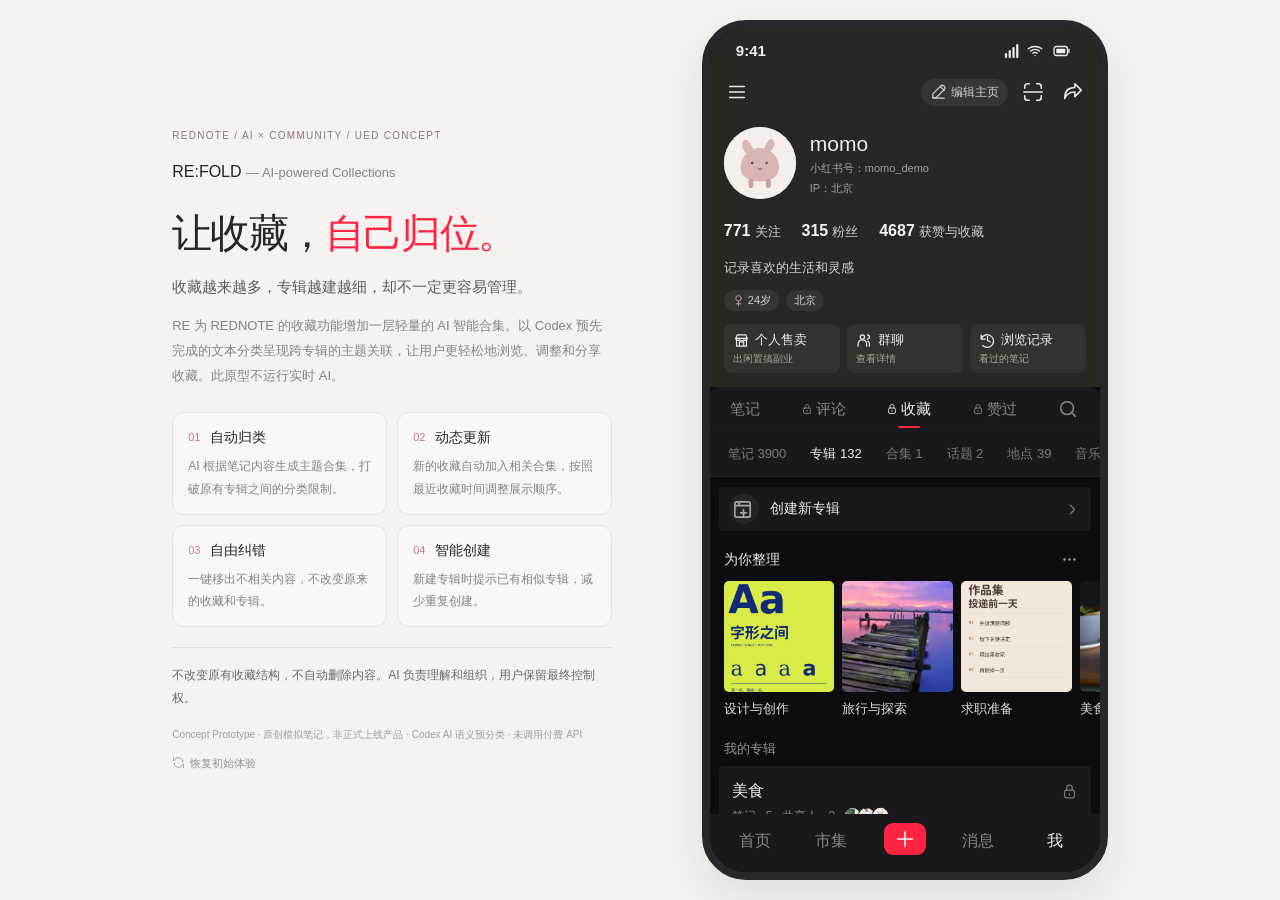
==== commit 45a0c06c: "Refine RE v0.8 collection management, note details and private sharing" ====
--- a/RE_FOLD_v06_Demo.html
+++ b/RE_FOLD_v06_Demo.html
@@ -4,7 +4,7 @@
 <meta charset="UTF-8" />
 <meta name="viewport" content="width=device-width, initial-scale=1, viewport-fit=cover" />
 <meta name="theme-color" content="#0d0d11" />
-<title>RE:FOLD — AI-powered Collections · REDNOTE UED Concept</title>
+<title>RE｜智能收藏</title>
 <link rel="icon" href="[data-uri]" type="image/svg+xml" />
 <style>
 :root {
@@ -199,16 +199,129 @@
 }
 @media (prefers-reduced-motion: reduce) { *, *::before, *::after { animation-duration: .01ms !important; transition-duration: .01ms !important; scroll-behavior: auto !important; } }
 
+/* v0.8: native collection controls; retain the existing desktop presentation. */
+.shelf { gap: 8px; scroll-snap-type: none; user-select: none; -webkit-user-select: none; }
+.smart-tile { flex: 0 0 calc((100% - 30px) / 3); width: calc((100% - 30px) / 3); min-width: 0; touch-action: auto; }
+.tile-image { width: 100%; border-radius: 5px; }
+.tile-image img { pointer-events: none; -webkit-user-drag: none; }
+.shelf.editing { touch-action: none; overflow-x: auto; padding-top: 6px; }
+.shelf.editing .smart-tile { touch-action: none; }
+.shelf.editing .tile-image { outline: 1px solid #ffffff45; outline-offset: -1px; }
+.smart-tile.dragging { transform: scale(1.055); opacity: .7; z-index: 2; }
+.smart-tile.dragging .tile-image { outline: 2px solid var(--red); box-shadow: 0 7px 18px #0008; }
+.sort-banner { display: flex; align-items: center; justify-content: space-between; gap: 12px; margin: 0 14px 8px; min-height: 35px; font-size: 12px; color: #b8b8bc; }
+.sort-banner button { border: 0; border-radius: 15px; background: var(--red); color: white; padding: 7px 17px; font-size: 12px; }
+.sort-tools { display: flex; justify-content: center; gap: 6px; margin-top: 6px; }
+.sort-tools button { width: 27px; min-height: 25px; border: 1px solid #45454b; border-radius: 5px; background: #242428; font-size: 13px; }
+.shelf.editing .tile-name { color: #f2f2f3; }
+.pagehead { grid-template-columns: 44px minmax(0, 1fr) auto; gap: 4px; border-bottom: 1px solid #ffffff06; }
+.pagehead > :last-child { min-width: 44px; }
+.head-actions { display: flex; align-items: center; gap: 4px; }
+.pagehead .head-actions button { min-width: 38px; font-size: 14px; }
+.pagehead .head-actions button:last-child { min-width: 43px; }
+.collection-tools { display: flex; align-items: center; gap: 10px; padding: 0 13px 18px; }
+.collection-tools button { display: flex; align-items: center; justify-content: center; gap: 6px; border: 1px solid #333338; background: var(--surface); min-height: 35px; padding: 6px 13px; border-radius: 18px; font-size: 12px; }
+.collection-tools .icon { width: 16px; height: 16px; }
+.detail-stat { padding: 15px 14px 14px; }
+.notecard { position: relative; }
+.notecard.selected { outline: 2px solid var(--red); outline-offset: -2px; }
+.notecard.selected .note-image::after, .picker-card.selected::after { content: ''; position: absolute; inset: 0; background: #ff24420a; pointer-events: none; }
+.check-circle { position: absolute; right: 9px; top: 9px; display: grid; place-items: center; width: 23px; height: 23px; border-radius: 50%; border: 1.5px solid #fff; background: #0005; color: transparent; box-shadow: 0 1px 4px #0003; z-index: 1; }
+.selected .check-circle, .check-circle.selected, .check-circle.checked { background: var(--red); border-color: var(--red); color: white; }
+.check-circle .icon { width: 16px; height: 16px; stroke-width: 2.5; }
+.managebar { position: sticky; bottom: 0; z-index: 5; display: flex; gap: 0; align-items: stretch; justify-content: space-around; background: #202024f5; border-top: 1px solid #38383d; padding: 9px 6px calc(9px + env(safe-area-inset-bottom)); backdrop-filter: blur(14px); }
+.managebar button { flex: 1; display: flex; flex-direction: column; justify-content: center; align-items: center; gap: 6px; background: none; border: 0; min-height: 49px; padding: 4px 3px; font-size: 11px; }
+.managebar button .icon { width: 22px; height: 22px; }
+.managebar button:disabled { opacity: .28; }
+.managebar button.danger { color: #fb7888; }
+.managebar .primary { background: var(--red); border-radius: 22px; color: #fff; font-size: 14px; min-height: 42px; }
+.picker-grid { display: grid; grid-template-columns: repeat(3, minmax(0, 1fr)); gap: 3px; padding: 3px 3px 14px; }
+.picker-card { display: block; position: relative; min-width: 0; aspect-ratio: 3 / 4; padding: 0; background: var(--surface2); border: 0; overflow: hidden; }
+.picker-card img { width: 100%; height: 100%; display: block; object-fit: cover; }
+.picker-card .check-circle { right: 7px; top: 7px; }
+.picker-card.already { opacity: .46; }
+.picker-card.already .check-circle { color: white; border-color: #bbb; background: #777; }
+.picker-card .already-label { position: absolute; inset: auto 0 0; padding: 6px 3px; background: #0009; color: #fff; font-size: 10px; text-align: center; }
+.picker-footer { position: sticky; bottom: 0; padding: 12px 16px calc(12px + env(safe-area-inset-bottom)); background: #202024f5; border-top: 1px solid #343438; z-index: 4; }
+.picker-footer button, .primary-button { width: 100%; min-height: 42px; border: 0; border-radius: 24px; background: var(--red); color: #fff; padding: 10px 16px; font-size: 14px; }
+.note-detail { background: var(--bg); min-height: 100%; }
+.note-author { display: flex; align-items: center; gap: 9px; min-width: 0; font-size: 14px; }
+.note-author img { width: 31px; height: 31px; object-fit: cover; border-radius: 50%; background: #d7cdc6; }
+.note-author strong { font-size: 13px; text-align: left; }
+.note-author small { display: block; color: var(--muted); font-size: 10px; margin-top: 2px; }
+.note-gallery { display: flex; overflow-x: auto; scroll-snap-type: x mandatory; scrollbar-width: none; background: #252529; }
+.note-gallery img { width: 100%; flex: 0 0 100%; display: block; max-height: 510px; object-fit: contain; scroll-snap-align: start; }
+.note-body { padding: 19px 16px 14px; font-size: 14px; line-height: 1.9; white-space: normal; }
+.note-body h1, .note-body h2 { font-size: 19px; line-height: 1.5; margin: 0 0 13px; font-weight: 600; }
+.note-body p { margin: 0 0 14px; white-space: pre-line; }
+.note-tags { display: flex; flex-wrap: wrap; gap: 4px 10px; color: #94a7c7; font-size: 13px; padding: 0 16px 18px; }
+.note-interactions { display: flex; align-items: center; justify-content: space-between; gap: 10px; position: sticky; bottom: 0; background: var(--surface); border-top: 1px solid #303036; padding: 10px 14px calc(10px + env(safe-area-inset-bottom)); }
+.note-interactions button { display: flex; align-items: center; gap: 5px; min-height: 37px; border: 0; background: none; font-size: 12px; }
+.note-interactions button.saved, .note-interactions button.active { color: var(--red); }
+.note-interactions .comment-placeholder { flex: 1; text-align: left; color: var(--muted); background: #27272c; border-radius: 20px; padding: 9px 12px; }
+.note-meta { padding: 0 16px 20px; font-size: 11px; color: var(--muted); }
+.friend-list { display: grid; gap: 8px; padding: 12px 14px; }
+.friend { position: relative; display: flex; align-items: center; gap: 12px; border: 1px solid #333338; border-radius: 9px; background: var(--surface); color: var(--text); width: 100%; text-align: left; padding: 12px; }
+.friend > img { width: 42px; height: 42px; object-fit: cover; border-radius: 50%; }
+.friend > span:not(.check-circle) { min-width: 0; display: block; }
+.friend strong { font-size: 14px; font-weight: 500; }
+.friend small { display: block; font-size: 11px; color: var(--muted); margin-top: 5px; }
+.friend .check-circle { top: calc(50% - 11px); right: 14px; }
+.friend.selected { border-color: #9c3845; background: #2c1d24; }
+.share-preview { padding: 14px; }
+.share-preview h1, .share-preview h2 { font-size: 22px; line-height: 1.4; margin: 8px 0; }
+.share-preview p { color: var(--muted); font-size: 12px; line-height: 1.8; }
+.copy-note { color: var(--muted); font-size: 12px; line-height: 1.7; padding: 8px 14px 14px; }
+.sheet .choice.selected { outline: 1px solid #c24b5d; background: #382329; }
+.sheet .choice.selected .icon { color: #ff5d75; }
+.sheet .choice .check-circle { position: static; flex: none; margin-left: auto; }
+.sheet .choice.danger, .sheet .danger { color: #ff7b8b; }
+.sheet input.share-link { width: 100%; background: #19191d; color: var(--text); border: 1px solid #45454b; border-radius: 6px; padding: 11px; font-size: 11px; }
+.phone:not([data-page="home"]) .tabbar { display: none; }
+.phone:not([data-page="home"]) .toast { bottom: calc(88px + env(safe-area-inset-bottom)); }
+.phone[data-page="note"] .toast { bottom: calc(76px + env(safe-area-inset-bottom)); }
+@media (max-width: 899px) {
+  .phone { padding-top: env(safe-area-inset-top); }
+  .status { display: none; }
+  .viewport { scroll-padding-top: 58px; }
+  .pagehead { min-height: 54px; height: 54px; }
+}
+.smart-tile > button { display: block; width: 100%; min-width: 0; padding: 0; border: 0; background: none; color: inherit; text-align: left; }
+.smart-tile .sort-tools button { flex: 1; min-width: 0; width: auto; padding: 3px 0; font-size: 11px; }
+.pagehead { grid-template-columns: 88px minmax(0, 1fr) 88px; }
+.pagehead > button:first-child { justify-self: start; }
+.pagehead > button:last-child { justify-self: end; }
+.pagehead .head-actions { justify-self: end; }
+/* Full-page selection and local share controls. */
+.phone[data-page="share-picker"] .pagehead strong { font-size: 15px; }
+.phone[data-page="note"] .pagehead { grid-template-columns: 44px minmax(0, 1fr) 44px; }
+.phone[data-page="note"] .note-author { justify-self: start; padding-left: 3px; }
+.share-link { display: grid; gap: 9px; margin: 14px 0; width: 100%; min-width: 0; }
+.share-link input { display: block; width: 100%; min-width: 0; height: 40px; padding: 10px; border: 1px solid #45454b; border-radius: 6px; background: #18181c; color: #c9c9cf; font-size: 11px; text-overflow: ellipsis; }
+.share-link a { display: inline-flex; justify-content: center; align-items: center; justify-self: start; min-height: 37px; padding: 7px 13px; border: 1px solid #55515b; border-radius: 20px; color: #e4dfe5; text-decoration: none; font-size: 12px; }
+.share-status { color: #d9bfcd !important; }
+.friend-avatar { flex: none; display: grid !important; place-items: center; width: 42px; height: 42px; border-radius: 50%; background: #dbc9b4; color: #4a392d; font-size: 17px; font-weight: 500; }
+.friend:nth-child(2) .friend-avatar { background: #b6c8c4; color: #294d45; }
+.friend:nth-child(3) .friend-avatar { background: #c6bcd5; color: #51415d; }
+.friend-list { padding: 8px 0 12px; }
+.friend { min-height: 67px; padding-right: 49px; }
+.sheet .friend-list .friend > span:not(.check-circle):not(.friend-avatar) { font-size: 14px; }
+.sheet .primary-button { margin-top: 8px; min-height: 44px; }
+.note-gallery img { min-width: 0; }
+.note-image { position: relative; }
+.phone.modal-open .toast { top: calc(58px + env(safe-area-inset-top)); bottom: auto; }
+@media (min-width: 900px) { .phone.modal-open .toast { top: 94px; } }
+
 </style>
 </head>
-<body>
+<body data-version="0.8">
 <div class="stage">
   <aside class="brief" aria-labelledby="projectTitle">
     <div class="eyebrow">REDNOTE / AI × COMMUNITY / UED CONCEPT</div>
     <p class="project-name">RE:FOLD <span>— AI-powered Collections</span></p>
     <h1 id="projectTitle">让收藏，<b>自己归位。</b></h1>
     <p class="project-subtitle">收藏越来越多，专辑越建越细，却不一定更容易管理。</p>
-    <p class="project-intro">RE 为 REDNOTE 的收藏功能增加一层轻量的 AI 智能合集。它理解已收藏笔记的内容，自动发现跨专辑的主题关联，让用户无需重新整理，也能更轻松地浏览自己的收藏。</p>
+    <p class="project-intro">RE 为 REDNOTE 的收藏功能增加一层轻量的 AI 智能合集。以 Codex 预先完成的文本分类呈现跨专辑的主题关联，让用户更轻松地浏览、调整和分享收藏。此原型不运行实时 AI。</p>
     <div class="features" aria-label="四个功能概念">
       <article class="feature-card"><h2><span>01</span>自动归类</h2><p>AI 根据笔记内容生成主题合集，打破原有专辑之间的分类限制。</p></article>
       <article class="feature-card"><h2><span>02</span>动态更新</h2><p>新的收藏自动加入相关合集，按照最近收藏时间调整展示顺序。</p></article>
@@ -228,7 +341,7 @@
 </div>
 <script>
 // Generated by scripts/build_data_bundle.py. Includes Codex preclassification and fallback fixtures.
-globalThis.RE_BOOTSTRAP={"notes":[{"id":"d1","title":"实验字体与海报排版","description":"把手写的几个字拆成弧线和直角，再放回海报网格里。记录了字距从紧到松的三版对照，也试了只用两种字重安排阅读顺序。","tags":["字形实验","海报练习","字距"],"originalAlbum":"视觉设计灵感","savedAt":"2026-11-01T03:10:00Z","cover":"design_type","availability":"initial"},{"id":"d2","title":"让人想反复看的动态视觉","description":"最近做了一段六秒循环：圆点先聚拢成字母，再沿着节拍散开。把关键帧曲线和首尾衔接方式记下来，下次做开屏动画可以参考。","tags":["循环动画","关键帧","节奏"],"originalAlbum":"视觉设计灵感","savedAt":"2026-11-01T02:30:00Z","cover":"design_motion","availability":"initial"},{"id":"d3","title":"好看的品牌视觉系统","description":"给一间面包店整理了招牌、纸袋和菜单的应用规范。主色统一后，重点比较了粗体标题与细体说明如何在不同尺寸上保持辨识度。","tags":["门店招牌","包装","视觉规范"],"originalAlbum":"平面设计","savedAt":"2026-11-01T02:00:00Z","cover":"design_brand","availability":"initial"},{"id":"d4","title":"平面设计的网格排版方法","description":"一页信息很多的展览海报，先按四栏拆开，再让日期、地点和正文各自对齐。对比了八毫米与十二毫米页边距，印出来以后大留白那版更易读。","tags":["网格","印刷","页边距"],"originalAlbum":"平面设计","savedAt":"2026-11-01T01:50:00Z","cover":"design_packaging","availability":"initial"},{"id":"d5","title":"柔软的三维图形灵感","description":"用 Blender 把普通圆环做成像软糖一样的形状。低粗糙度会太塑料，调高后再加一盏大面积柔光，阴影边缘终于柔和下来。","tags":["Blender","材质测试","柔光"],"originalAlbum":"Blender学习","savedAt":"2026-11-01T01:30:00Z","cover":"design_blender","availability":"initial"},{"id":"d6","title":"喜欢的交互网页合集","description":"收藏了三个滚动时会回应鼠标的网页片段。最喜欢的一页把目录固定在左侧，滚动正文时只高亮当前段落，减少了找位置的负担。","tags":["网页交互","滚动反馈","目录"],"originalAlbum":"交互设计","savedAt":"2026-11-01T01:25:00Z","cover":"design_website","availability":"initial"},{"id":"d7","title":"作品集封面参考","description":"准备投递时重新排了项目册封面：把岗位方向放在第一行，用一张主图建立视觉中心。附上封面与简历一起发出时的缩略图对照。","tags":["项目册","投递准备","封面"],"originalAlbum":"作品集参考","savedAt":"2026-11-01T01:28:00Z","cover":"design_grid","availability":"initial"},{"id":"d8","title":"UI 元素与信息层级","description":"把一个订单页面的信息重新分成状态、商品、金额三层。只给待付款按钮用强调色，次要操作改成文字，顺便比较了两种卡片间距。","tags":["信息层级","按钮","界面练习"],"originalAlbum":"UI设计","savedAt":"2026-11-01T01:16:00Z","cover":"design_ui","availability":"initial"},{"id":"t1","title":"哥本哈根城市漫步","description":"从中央车站走到港边的一天，不赶景点，只标了沿途可以停下来的公园和码头。附步行耗时、公共交通票和下雨时的替代路线。","tags":["城市散步","哥本哈根","交通"],"originalAlbum":"北欧旅行","savedAt":"2026-11-01T03:00:00Z","cover":"travel_cph","availability":"initial"},{"id":"t2","title":"首尔值得去的街区","description":"首尔周末慢慢逛的两条街，记录地铁出口、店铺营业时间和可以避开人流的小巷。下午下雨就把第二段改成室内书店。","tags":["首尔","街区路线","周末"],"originalAlbum":"韩国","savedAt":"2026-11-01T02:20:00Z","cover":"photo_korea","availability":"initial"},{"id":"t3","title":"新西兰南岛徒步记录","description":"南岛步道当天风特别大，走到第二个观景点就折返了。整理停车位置、补水点、装备层次和天气不稳定时的退出方案。","tags":["徒步","南岛","行前准备"],"originalAlbum":"新西兰旅行","savedAt":"2026-11-01T02:00:00Z","cover":"travel_nz","availability":"initial"},{"id":"t4","title":"英国周末小旅行","description":"周六从伦敦坐火车去海边，买错站点后才发现周末班次少。把往返时间、公交接驳和半天能走完的路线重新列了一遍。","tags":["英国","火车","短途路线"],"originalAlbum":"英国旅行","savedAt":"2026-11-01T01:40:00Z","cover":"travel_uk","availability":"initial"},{"id":"t5","title":"第一次去意大利的路线","description":"第一次去意大利不想每天换住处，最后用两个城市作为落脚点。记下高铁预订、博物馆预约和行李寄存的时间顺序。","tags":["意大利","行程安排","预约"],"originalAlbum":"欧洲旅行","savedAt":"2026-11-01T01:28:00Z","cover":"travel_italy","availability":"initial"},{"id":"c1","title":"设计岗位作品集怎么准备","description":"拿三个完成度不同的项目去问了在职前辈：招聘方先想知道你解决了什么，再看过程细节。整理投递前的项目筛选清单和讲述顺序。","tags":["岗位投递","项目筛选","求职准备"],"originalAlbum":"求职准备","savedAt":"2026-11-01T02:50:00Z","cover":"career_resume","availability":"initial"},{"id":"c2","title":"设计师面试问题整理","description":"把上周面试被问到的问题逐条复盘：为什么选这个方案、怎么处理合作分歧、结果如何衡量。每题写了两分钟与五分钟两个回答版本。","tags":["面试复盘","项目表达","回答练习"],"originalAlbum":"秋招面试","savedAt":"2026-11-01T02:15:00Z","cover":"career_interview","availability":"initial"},{"id":"c3","title":"校招投递时间线","description":"今年校招的简历截止时间比想象早，做了一张按周推进的清单。除了投递，还给笔试、面试练习和回访邮件预留了时间。","tags":["校招","投递日程","笔试"],"originalAlbum":"求职准备","savedAt":"2026-11-01T01:45:00Z","cover":"career_jobs","availability":"initial"},{"id":"c4","title":"怎样讲清楚自己的项目","description":"以前讲项目总是从流程图开始，对方很快就走神。这次按问题、我的决定、结果三段来讲，保留一处失败尝试，录音后发现清楚了很多。","tags":["项目讲述","面试练习","复盘"],"originalAlbum":"作品集参考","savedAt":"2026-11-01T01:25:00Z","cover":"career_case","availability":"initial"},{"id":"c5","title":"AI Coding 笔试作品思路","description":"笔试要求把一个交互想法做成可运行网页。我用 AI 辅助写代码，但先自己画状态表，最后录屏检查空状态、返回和错误提示，并记录了实现边界。","tags":["笔试作品","交互原型","AI编程"],"originalAlbum":"秋招面试","savedAt":"2026-11-01T01:10:00Z","cover":"career_ai","availability":"initial"},{"id":"f1","title":"周末想吃的家常菜","description":"周末做了蒸蛋和番茄炒虾仁，蒸蛋按一份蛋液配一份半温水。盖盘子后小火蒸八分钟，调味汁最后淋，口感比上次嫩。","tags":["家常菜","蒸蛋","下厨记录"],"originalAlbum":"美食","savedAt":"2026-11-01T02:40:00Z","cover":"photo_food","availability":"initial"},{"id":"f2","title":"这家咖啡馆好舒服","description":"巷子里的咖啡店有一款带柑橘香气的手冲，酸度不尖。记下豆子产地、冲煮温度、甜点搭配和靠窗座位适合停留的时段。","tags":["手冲咖啡","甜点","探店记录"],"originalAlbum":"美食","savedAt":"2026-11-01T01:45:00Z","cover":"food_cafe","availability":"initial"},{"id":"f3","title":"烘焙也可以很简单","description":"第一次做司康没用模具，面团只折了三次就切块。黄油保持冷藏状态，烤箱预热后十八分钟出炉，记录了面粉与牛奶的用量。","tags":["司康","烘焙记录","配方"],"originalAlbum":"美食","savedAt":"2026-11-01T01:16:00Z","cover":"food_bakery","availability":"initial"},{"id":"f4","title":"简单好吃的一人食","description":"一个人吃饭不想洗太多锅，把米饭、鸡腿肉和蔬菜放在一口锅里完成。附备菜顺序、火候变化和第二天带饭的保存方法。","tags":["一人食","带饭","一锅出"],"originalAlbum":"美食","savedAt":"2026-11-01T00:40:00Z","cover":"photo_food2","availability":"initial"},{"id":"h1","title":"小房间也可以很温暖","description":"卧室只有九平方米，先把床转向让出窗边，再用窄层架替换床头柜。暖色布灯罩和素色床品搭在一起，晚上看起来安静了很多。","tags":["小卧室","家具摆放","照明"],"originalAlbum":"家居","savedAt":"2026-11-01T02:30:00Z","cover":"home_room","availability":"initial"},{"id":"h2","title":"复古台灯和阅读角","description":"给阅读角挑了一盏旧台灯，试了三种灯罩和墙面颜色。暖白灯光下，木色书架与低饱和绿色更协调，记录了光源高度和色彩对照。","tags":["阅读角","台灯","配色对照"],"originalAlbum":"家居","savedAt":"2026-11-01T01:50:00Z","cover":"home_lamp","availability":"initial"},{"id":"h3","title":"小户型空间整理灵感","description":"玄关很窄，东西越收越找不到。这次先按出门顺序分成钥匙、包和鞋三层，再用可移动挂钩补位置，租房也不用打孔。","tags":["玄关收纳","租房","动线"],"originalAlbum":"生活灵感","savedAt":"2026-11-01T01:10:00Z","cover":"home_small","availability":"initial"},{"id":"h4","title":"自然色系卧室搭配","description":"把卧室里零散的鲜艳小物收起来，换成米白床品、浅木色柜子和一小块橄榄绿。附自然光与夜间灯光下的颜色变化。","tags":["卧室搭配","自然色系","软装"],"originalAlbum":"生活灵感","savedAt":"2026-11-01T00:45:00Z","cover":"home_color","availability":"initial"},{"id":"l1","title":"秋冬简约穿搭灵感","description":"最近通勤想少想一点，选了三件针织衫、两条直筒裤轮换。比较了同一套衣服搭运动鞋和短靴的效果，也记了降温时怎么叠穿。","tags":["通勤穿搭","针织衫","叠穿"],"originalAlbum":"穿搭","savedAt":"2026-11-01T02:20:00Z","cover":"life_fashion","availability":"initial"},{"id":"l2","title":"自然妆容参考","description":"试了一周更轻的底妆：只在鼻翼和下巴局部遮瑕，脸颊保留原本的纹理。记录了妆前保湿、上妆工具和下午出油后的补妆方法。","tags":["底妆","局部遮瑕","日常妆容"],"originalAlbum":"美妆","savedAt":"2026-11-01T01:32:00Z","cover":"life_skincare","availability":"initial"},{"id":"l3","title":"可爱宠物日常","description":"猫最近很喜欢趴在洗衣篮里，给它换了一个旧毛巾垫子。今天只记录了几段睡醒伸懒腰和等饭的小视频，没有特别的安排。","tags":["猫咪日常","生活记录","陪伴"],"originalAlbum":"生活灵感","savedAt":"2026-11-01T00:55:00Z","cover":"life_pet","availability":"initial"},{"id":"case-a","title":"这次终于像一家店了","description":"街角小店的招牌、外带杯和菜单以前各用一套样式。我把它们改为同一组字形和两种主色，菜单按字级安排价格与说明，再扩大段落间的留白，远看近看都更统一。","tags":["街角小店","改造记录","阅读顺序"],"originalAlbum":"视觉设计灵感","savedAt":"2026-11-01T00:30:00Z","cover":"design_brand","availability":"initial"},{"id":"case-b","title":"求职作品集排版技巧","description":"下周要投递产品体验岗位，项目册需要在短时间内讲清我的职责与成果。我用统一网格对齐正文和配图，调整标题字级与页边距，同时把最相关的两个项目移到前面，方便招聘方快速阅读。","tags":["岗位投递","项目册","网格与字级"],"originalAlbum":"作品集参考","savedAt":"2026-11-01T00:28:00Z","cover":"career_resume","availability":"initial"},{"id":"cross-1","title":"赶路前的一杯热咖啡","description":"在首尔转车有四小时空档，按地铁换乘时间安排了一小段路线。途中咖啡店的拿铁有坚果香，三明治现做，记下营业时间、价格和回车站所需步行分钟数。","tags":["转车空档","首尔","拿铁与三明治"],"originalAlbum":"韩国","savedAt":"2026-11-01T00:26:00Z","cover":"food_cafe","availability":"initial"},{"id":"room-1","title":"桌子挪了半米以后","description":"把书桌从门后挪到窗边后，椅子终于不用每次都收进去。量了插座到桌边的距离，用夹式灯和走线盒收好电源，留下能通往衣柜的过道。","tags":["房间调整","桌面收纳","过道尺寸"],"originalAlbum":"家居","savedAt":"2026-11-01T00:24:00Z","cover":"home_small","availability":"initial"},{"id":"recipe-1","title":"晚饭留一半给明天","description":"下班后用豆腐、香菇和青菜煮了一锅汤，再把米饭分成两盒。记录冷藏前多久放凉、第二天加热多久，以及怎样让青菜不变黄。","tags":["晚饭","便当","食物保存"],"originalAlbum":"美食","savedAt":"2026-11-01T00:22:00Z","cover":"food_home","availability":"initial"},{"id":"ambiguous-1","title":"今天先记在这里","description":"手机备忘录里只有一句“下次再认真看”，没有具体对象、地点或活动。暂时没有补充更多内容。","tags":["随手记录"],"originalAlbum":"生活灵感","savedAt":"2026-11-01T00:20:00Z","cover":"life_pet","availability":"initial"},{"id":"new1","title":"租房小卧室也能拥有松弛感","description":"租来的小卧室不能刷墙，先把冷白顶灯换成暖光落地灯，再加一层浅色窗帘。附床边窄柜的尺寸和不到两百元的布置清单。","tags":["租房布置","暖光","小空间"],"originalAlbum":"未归类","savedAt":"2026-11-01T06:40:00Z","cover":"new_room","availability":"simulated"},{"id":"new2","title":"实验字体制作过程","description":"把一张旧车票上的字母拆成笔画，尝试做成一组新的标题字。记录从纸上草图到矢量轮廓的步骤，以及字距调整前后的对照。","tags":["字体练习","矢量轮廓","制作过程"],"originalAlbum":"未归类","savedAt":"2026-11-01T06:41:00Z","cover":"new_type","availability":"simulated"},{"id":"new3","title":"首尔的周末散步路线","description":"周末打算在首尔沿河走走，整理两小时步行路线、地铁往返和途中可休息的地方。天气不好时就把最后一段换成附近的室内展馆。","tags":["首尔散步","步行路线","雨天备选"],"originalAlbum":"未归类","savedAt":"2026-11-01T06:42:00Z","cover":"new_korea","availability":"simulated"}],"groups":[{"id":"design","name":"设计与创作","description":"关注视觉表达与创作方法，包括品牌视觉、字体与版式、动态表现、三维创作、网页交互和界面信息组织。","cover":"design_type"},{"id":"travel","name":"旅行与探索","description":"关注目的地探索和出行安排，包括城市路线、交通、行程、徒步及旅行中的地点信息。","cover":"travel_cph"},{"id":"career","name":"求职准备","description":"关注求职与职业机会准备，包括简历、作品集投递、笔试、面试、招聘时间和项目表达。","cover":"career_resume"},{"id":"food","name":"美食与探店","description":"关注吃喝内容，包括烹饪配方、烘焙、家庭餐食、餐厅、咖啡及食物体验。","cover":"photo_food"},{"id":"home","name":"家居灵感","description":"关注居住空间，包括家具布置、照明、软装、卧室配色、收纳和小空间使用。","cover":"home_room"},{"id":"life","name":"穿搭与生活","description":"关注个人日常生活，包括服饰搭配、妆容护肤、宠物陪伴与有明确内容的生活方式记录。","cover":"life_fashion"}],"offline":{"schemaVersion":1,"mode":"offline","provider":"offline-fixture","model":null,"generatedAt":"2026-11-15T15:47:06.404231Z","datasetHash":"32ac1b6352714ff4be765cd2e08f47dd1bfc108cb37071f0803508368d011df7","promptVersion":"re-fold-text-v1","inputFields":["id","title","description","tags"],"notesCount":38,"assignments":[{"noteId":"d1","memberships":[{"groupId":"design","reason":"离线示例：把手写的几个字拆成弧线和直角，再放回海报网格里。记录了字距从紧到松的三版对照，也试了只用两种字重安排阅读顺序。"}],"unclassifiedReason":null},{"noteId":"d2","memberships":[{"groupId":"design","reason":"离线示例：最近做了一段六秒循环：圆点先聚拢成字母，再沿着节拍散开。把关键帧曲线和首尾衔接方式记下来，下次做开屏动画可以参考。"}],"unclassifiedReason":null},{"noteId":"d3","memberships":[{"groupId":"design","reason":"离线示例：给一间面包店整理了招牌、纸袋和菜单的应用规范。主色统一后，重点比较了粗体标题与细体说明如何在不同尺寸上保持辨识度。"}],"unclassifiedReason":null},{"noteId":"d4","memberships":[{"groupId":"design","reason":"离线示例：一页信息很多的展览海报，先按四栏拆开，再让日期、地点和正文各自对齐。对比了八毫米与十二毫米页边距，印出来以后大留白那版更易读。"}],"unclassifiedReason":null},{"noteId":"d5","memberships":[{"groupId":"design","reason":"离线示例：用 Blender 把普通圆环做成像软糖一样的形状。低粗糙度会太塑料，调高后再加一盏大面积柔光，阴影边缘终于柔和下来。"}],"unclassifiedReason":null},{"noteId":"d6","memberships":[{"groupId":"design","reason":"离线示例：收藏了三个滚动时会回应鼠标的网页片段。最喜欢的一页把目录固定在左侧，滚动正文时只高亮当前段落，减少了找位置的负担。"}],"unclassifiedReason":null},{"noteId":"d7","memberships":[{"groupId":"design","reason":"离线示例：准备投递时重新排了项目册封面：把岗位方向放在第一行，用一张主图建立视觉中心。附上封面与简历一起发出时的缩略图对照。"},{"groupId":"career","reason":"离线示例：准备投递时重新排了项目册封面：把岗位方向放在第一行，用一张主图建立视觉中心。附上封面与简历一起发出时的缩略图对照。"}],"unclassifiedReason":null},{"noteId":"d8","memberships":[{"groupId":"design","reason":"离线示例：把一个订单页面的信息重新分成状态、商品、金额三层。只给待付款按钮用强调色，次要操作改成文字，顺便比较了两种卡片间距。"}],"unclassifiedReason":null},{"noteId":"t1","memberships":[{"groupId":"travel","reason":"离线示例：从中央车站走到港边的一天，不赶景点，只标了沿途可以停下来的公园和码头。附步行耗时、公共交通票和下雨时的替代路线。"}],"unclassifiedReason":null},{"noteId":"t2","memberships":[{"groupId":"travel","reason":"离线示例：首尔周末慢慢逛的两条街，记录地铁出口、店铺营业时间和可以避开人流的小巷。下午下雨就把第二段改成室内书店。"}],"unclassifiedReason":null},{"noteId":"t3","memberships":[{"groupId":"travel","reason":"离线示例：南岛步道当天风特别大，走到第二个观景点就折返了。整理停车位置、补水点、装备层次和天气不稳定时的退出方案。"}],"unclassifiedReason":null},{"noteId":"t4","memberships":[{"groupId":"travel","reason":"离线示例：周六从伦敦坐火车去海边，买错站点后才发现周末班次少。把往返时间、公交接驳和半天能走完的路线重新列了一遍。"}],"unclassifiedReason":null},{"noteId":"t5","memberships":[{"groupId":"travel","reason":"离线示例：第一次去意大利不想每天换住处，最后用两个城市作为落脚点。记下高铁预订、博物馆预约和行李寄存的时间顺序。"}],"unclassifiedReason":null},{"noteId":"c1","memberships":[{"groupId":"career","reason":"离线示例：拿三个完成度不同的项目去问了在职前辈：招聘方先想知道你解决了什么，再看过程细节。整理投递前的项目筛选清单和讲述顺序。"}],"unclassifiedReason":null},{"noteId":"c2","memberships":[{"groupId":"career","reason":"离线示例：把上周面试被问到的问题逐条复盘：为什么选这个方案、怎么处理合作分歧、结果如何衡量。每题写了两分钟与五分钟两个回答版本。"}],"unclassifiedReason":null},{"noteId":"c3","memberships":[{"groupId":"career","reason":"离线示例：今年校招的简历截止时间比想象早，做了一张按周推进的清单。除了投递，还给笔试、面试练习和回访邮件预留了时间。"}],"unclassifiedReason":null},{"noteId":"c4","memberships":[{"groupId":"career","reason":"离线示例：以前讲项目总是从流程图开始，对方很快就走神。这次按问题、我的决定、结果三段来讲，保留一处失败尝试，录音后发现清楚了很多。"}],"unclassifiedReason":null},{"noteId":"c5","memberships":[{"groupId":"career","reason":"离线示例：笔试要求把一个交互想法做成可运行网页。我用 AI 辅助写代码，但先自己画状态表，最后录屏检查空状态、返回和错误提示，并记录了实现边界。"},{"groupId":"design","reason":"离线示例：笔试要求把一个交互想法做成可运行网页。我用 AI 辅助写代码，但先自己画状态表，最后录屏检查空状态、返回和错误提示，并记录了实现边界。"}],"unclassifiedReason":null},{"noteId":"f1","memberships":[{"groupId":"food","reason":"离线示例：周末做了蒸蛋和番茄炒虾仁，蒸蛋按一份蛋液配一份半温水。盖盘子后小火蒸八分钟，调味汁最后淋，口感比上次嫩。"}],"unclassifiedReason":null},{"noteId":"f2","memberships":[{"groupId":"food","reason":"离线示例：巷子里的咖啡店有一款带柑橘香气的手冲，酸度不尖。记下豆子产地、冲煮温度、甜点搭配和靠窗座位适合停留的时段。"}],"unclassifiedReason":null},{"noteId":"f3","memberships":[{"groupId":"food","reason":"离线示例：第一次做司康没用模具，面团只折了三次就切块。黄油保持冷藏状态，烤箱预热后十八分钟出炉，记录了面粉与牛奶的用量。"}],"unclassifiedReason":null},{"noteId":"f4","memberships":[{"groupId":"food","reason":"离线示例：一个人吃饭不想洗太多锅，把米饭、鸡腿肉和蔬菜放在一口锅里完成。附备菜顺序、火候变化和第二天带饭的保存方法。"}],"unclassifiedReason":null},{"noteId":"h1","memberships":[{"groupId":"home","reason":"离线示例：卧室只有九平方米，先把床转向让出窗边，再用窄层架替换床头柜。暖色布灯罩和素色床品搭在一起，晚上看起来安静了很多。"}],"unclassifiedReason":null},{"noteId":"h2","memberships":[{"groupId":"home","reason":"离线示例：给阅读角挑了一盏旧台灯，试了三种灯罩和墙面颜色。暖白灯光下，木色书架与低饱和绿色更协调，记录了光源高度和色彩对照。"},{"groupId":"design","reason":"离线示例：给阅读角挑了一盏旧台灯，试了三种灯罩和墙面颜色。暖白灯光下，木色书架与低饱和绿色更协调，记录了光源高度和色彩对照。"}],"unclassifiedReason":null},{"noteId":"h3","memberships":[{"groupId":"home","reason":"离线示例：玄关很窄，东西越收越找不到。这次先按出门顺序分成钥匙、包和鞋三层，再用可移动挂钩补位置，租房也不用打孔。"}],"unclassifiedReason":null},{"noteId":"h4","memberships":[{"groupId":"home","reason":"离线示例：把卧室里零散的鲜艳小物收起来，换成米白床品、浅木色柜子和一小块橄榄绿。附自然光与夜间灯光下的颜色变化。"}],"unclassifiedReason":null},{"noteId":"l1","memberships":[{"groupId":"life","reason":"离线示例：最近通勤想少想一点，选了三件针织衫、两条直筒裤轮换。比较了同一套衣服搭运动鞋和短靴的效果，也记了降温时怎么叠穿。"}],"unclassifiedReason":null},{"noteId":"l2","memberships":[{"groupId":"life","reason":"离线示例：试了一周更轻的底妆：只在鼻翼和下巴局部遮瑕，脸颊保留原本的纹理。记录了妆前保湿、上妆工具和下午出油后的补妆方法。"}],"unclassifiedReason":null},{"noteId":"l3","memberships":[{"groupId":"life","reason":"离线示例：猫最近很喜欢趴在洗衣篮里，给它换了一个旧毛巾垫子。今天只记录了几段睡醒伸懒腰和等饭的小视频，没有特别的安排。"}],"unclassifiedReason":null},{"noteId":"case-a","memberships":[{"groupId":"design","reason":"离线示例：街角小店的招牌、外带杯和菜单以前各用一套样式。我把它们改为同一组字形和两种主色，菜单按字级安排价格与说明，再扩大段落间的留白，远看近看都更统一。"}],"unclassifiedReason":null},{"noteId":"case-b","memberships":[{"groupId":"career","reason":"离线示例：下周要投递产品体验岗位，项目册需要在短时间内讲清我的职责与成果。我用统一网格对齐正文和配图，调整标题字级与页边距，同时把最相关的两个项目移到前面，方便招聘方快速阅读。"},{"groupId":"design","reason":"离线示例：下周要投递产品体验岗位，项目册需要在短时间内讲清我的职责与成果。我用统一网格对齐正文和配图，调整标题字级与页边距，同时把最相关的两个项目移到前面，方便招聘方快速阅读。"}],"unclassifiedReason":null},{"noteId":"cross-1","memberships":[{"groupId":"travel","reason":"离线示例：在首尔转车有四小时空档，按地铁换乘时间安排了一小段路线。途中咖啡店的拿铁有坚果香，三明治现做，记下营业时间、价格和回车站所需步行分钟数。"},{"groupId":"food","reason":"离线示例：在首尔转车有四小时空档，按地铁换乘时间安排了一小段路线。途中咖啡店的拿铁有坚果香，三明治现做，记下营业时间、价格和回车站所需步行分钟数。"}],"unclassifiedReason":null},{"noteId":"room-1","memberships":[{"groupId":"home","reason":"离线示例：把书桌从门后挪到窗边后，椅子终于不用每次都收进去。量了插座到桌边的距离，用夹式灯和走线盒收好电源，留下能通往衣柜的过道。"}],"unclassifiedReason":null},{"noteId":"recipe-1","memberships":[{"groupId":"food","reason":"离线示例：下班后用豆腐、香菇和青菜煮了一锅汤，再把米饭分成两盒。记录冷藏前多久放凉、第二天加热多久，以及怎样让青菜不变黄。"}],"unclassifiedReason":null},{"noteId":"ambiguous-1","memberships":[],"unclassifiedReason":"离线示例：内容缺少可判断的主题，暂不关联任何智能合集。"},{"noteId":"new1","memberships":[{"groupId":"home","reason":"离线示例：租来的小卧室不能刷墙，先把冷白顶灯换成暖光落地灯，再加一层浅色窗帘。附床边窄柜的尺寸和不到两百元的布置清单。"}],"unclassifiedReason":null},{"noteId":"new2","memberships":[{"groupId":"design","reason":"离线示例：把一张旧车票上的字母拆成笔画，尝试做成一组新的标题字。记录从纸上草图到矢量轮廓的步骤，以及字距调整前后的对照。"}],"unclassifiedReason":null},{"noteId":"new3","memberships":[{"groupId":"travel","reason":"离线示例：周末打算在首尔沿河走走，整理两小时步行路线、地铁往返和途中可休息的地方。天气不好时就把最后一段换成附近的室内展馆。"}],"unclassifiedReason":null}]},"precomputed":{"schemaVersion":1,"mode":"precomputed","provider":"codex","model":"Codex","generatedAt":"2026-11-16T05:18:50.521534Z","datasetHash":"32ac1b6352714ff4be765cd2e08f47dd1bfc108cb37071f0803508368d011df7","promptVersion":"re-fold-text-v1","inputFields":["id","title","description","tags"],"notesCount":38,"assignments":[{"noteId":"d1","memberships":[{"groupId":"design","reason":"把手写字拆成笔画并比较字距、字重与海报阅读顺序，主题是字体和版式实验。"}],"unclassifiedReason":null},{"noteId":"d2","memberships":[{"groupId":"design","reason":"六秒循环中圆点聚成字母再散开，并记录关键帧曲线和衔接，属于动态视觉创作。"}],"unclassifiedReason":null},{"noteId":"d3","memberships":[{"groupId":"design","reason":"统一面包店招牌、纸袋和菜单的主色与字级规范，讨论的是品牌视觉系统；没有食谱或餐饮体验内容。"}],"unclassifiedReason":null},{"noteId":"d4","memberships":[{"groupId":"design","reason":"用四栏网格组织展览信息，并比较印刷页边距与留白，属于平面排版方法。"}],"unclassifiedReason":null},{"noteId":"d5","memberships":[{"groupId":"design","reason":"用 Blender 调整圆环造型、材质粗糙度和柔光阴影，是三维图形创作练习。"}],"unclassifiedReason":null},{"noteId":"d6","memberships":[{"groupId":"design","reason":"比较网页滚动反馈、固定目录和段落高亮，关注交互与信息定位。"}],"unclassifiedReason":null},{"noteId":"d7","memberships":[{"groupId":"design","reason":"通过封面的岗位文字、主图和缩略图对照组织视觉中心，涉及封面版式设计。"},{"groupId":"career","reason":"封面与简历一起用于岗位投递，内容直接服务于求职作品集准备。"}],"unclassifiedReason":null},{"noteId":"d8","memberships":[{"groupId":"design","reason":"重组订单页面信息层级，比较按钮强调色和卡片间距，属于界面设计。"}],"unclassifiedReason":null},{"noteId":"t1","memberships":[{"groupId":"travel","reason":"围绕哥本哈根车站至港边的步行耗时、交通票与雨天替代路线安排出行。"}],"unclassifiedReason":null},{"noteId":"t2","memberships":[{"groupId":"travel","reason":"提供首尔街区的地铁出口、店铺时间、避开人流的小巷和雨天路线。"}],"unclassifiedReason":null},{"noteId":"t3","memberships":[{"groupId":"travel","reason":"记录南岛徒步的停车、补水、装备及恶劣天气折返方案，属于户外出行准备。"}],"unclassifiedReason":null},{"noteId":"t4","memberships":[{"groupId":"travel","reason":"整理伦敦至海边的火车班次、公交接驳和半日路线，核心是短途旅行安排。"}],"unclassifiedReason":null},{"noteId":"t5","memberships":[{"groupId":"travel","reason":"以意大利两座城市为落脚点，统筹高铁、博物馆预约和寄存行李的顺序。"}],"unclassifiedReason":null},{"noteId":"c1","memberships":[{"groupId":"career","reason":"根据招聘方的阅读需求筛选项目并组织讲述，目的是准备设计岗位投递；未展开具体视觉制作方法。"}],"unclassifiedReason":null},{"noteId":"c2","memberships":[{"groupId":"career","reason":"复盘面试中的方案选择、合作分歧与衡量结果，练习不同长度的回答。"}],"unclassifiedReason":null},{"noteId":"c3","memberships":[{"groupId":"career","reason":"按周安排校招投递、笔试、面试练习和回访邮件，是求职时间管理。"}],"unclassifiedReason":null},{"noteId":"c4","memberships":[{"groupId":"career","reason":"为面试把项目改成问题、决定、结果的讲述结构，并通过录音复盘表达。"}],"unclassifiedReason":null},{"noteId":"c5","memberships":[{"groupId":"career","reason":"以笔试要求和录屏验收为背景，记录求职作品的实现过程与边界。"},{"groupId":"design","reason":"先绘制状态表，再实现网页交互并检查空状态、返回与错误提示，也包含交互原型设计方法。"}],"unclassifiedReason":null},{"noteId":"f1","memberships":[{"groupId":"food","reason":"记录蒸蛋水量、小火时间和调味顺序，并搭配番茄炒虾仁，属于家常烹饪。"}],"unclassifiedReason":null},{"noteId":"f2","memberships":[{"groupId":"food","reason":"描述手冲咖啡风味、豆子产地、冲煮温度和甜点搭配，核心是咖啡探店体验。"}],"unclassifiedReason":null},{"noteId":"f3","memberships":[{"groupId":"food","reason":"提供司康的折叠次数、冷黄油、烘烤时间和原料用量，是烘焙配方记录。"}],"unclassifiedReason":null},{"noteId":"f4","memberships":[{"groupId":"food","reason":"记录一锅完成米饭、鸡肉和蔬菜的备菜、火候与带饭保存方法。"}],"unclassifiedReason":null},{"noteId":"h1","memberships":[{"groupId":"home","reason":"通过调整床的位置、窄层架、灯罩和床品改善九平方米卧室，属于小空间布置。"}],"unclassifiedReason":null},{"noteId":"h2","memberships":[{"groupId":"home","reason":"比较阅读角的灯罩、墙面颜色、木书架和光源高度，语义集中在居住空间的照明与软装；不扩展为平面或界面设计。"}],"unclassifiedReason":null},{"noteId":"h3","memberships":[{"groupId":"home","reason":"按出门顺序安排玄关物品和可移动挂钩，解决租房窄空间的收纳与动线。"}],"unclassifiedReason":null},{"noteId":"h4","memberships":[{"groupId":"home","reason":"用米白床品、木柜和橄榄绿搭配卧室，并比较昼夜灯光下的软装颜色。"}],"unclassifiedReason":null},{"noteId":"l1","memberships":[{"groupId":"life","reason":"比较针织衫、直筒裤、鞋靴及降温叠穿，属于日常通勤服饰搭配。"}],"unclassifiedReason":null},{"noteId":"l2","memberships":[{"groupId":"life","reason":"记录局部遮瑕、妆前保湿、上妆工具和补妆，属于日常美妆生活。"}],"unclassifiedReason":null},{"noteId":"l3","memberships":[{"groupId":"life","reason":"记录猫咪休息、伸懒腰和等饭的视频及毛巾垫子，具有明确的宠物陪伴主题。"}],"unclassifiedReason":null},{"noteId":"case-a","memberships":[{"groupId":"design","reason":"虽未在标题点明设计，正文实际统一招牌、外带杯与菜单的字形、主色、字级和留白，属于品牌与版式设计。"}],"unclassifiedReason":null},{"noteId":"case-b","memberships":[{"groupId":"career","reason":"为投递产品体验岗位筛选和前置相关项目，目的是让招聘方快速理解职责与成果。"},{"groupId":"design","reason":"正文具体采用网格对齐、标题字级和页边距组织正文与配图，也包含版式设计方法。"}],"unclassifiedReason":null},{"noteId":"cross-1","memberships":[{"groupId":"travel","reason":"根据首尔转车空档和地铁换乘安排路线，并记录回车站的步行时间。"},{"groupId":"food","reason":"同时具体描述拿铁的坚果香、现做三明治和价格，具有独立的餐饮探店信息。"}],"unclassifiedReason":null},{"noteId":"room-1","memberships":[{"groupId":"home","reason":"移动书桌、测量插座距离并整理灯具与走线，目的是改善房间过道和收纳。"}],"unclassifiedReason":null},{"noteId":"recipe-1","memberships":[{"groupId":"food","reason":"记录豆腐蔬菜汤、米饭分装、冷藏和复热，关注晚饭与次日便当的食物保存。"}],"unclassifiedReason":null},{"noteId":"ambiguous-1","memberships":[],"unclassifiedReason":"只有“下次再认真看”的模糊备忘，没有具体对象、地点或活动，无法可靠判断主题，暂不关联合集。"},{"noteId":"new1","memberships":[{"groupId":"home","reason":"通过暖光落地灯、浅色窗帘和窄柜改善不能刷墙的租房卧室，属于低预算居住布置。"}],"unclassifiedReason":null},{"noteId":"new2","memberships":[{"groupId":"design","reason":"从旧车票字母笔画到纸上草图和矢量轮廓，并比较字距，是字体制作过程。"}],"unclassifiedReason":null},{"noteId":"new3","memberships":[{"groupId":"travel","reason":"安排首尔沿河两小时散步、地铁往返和雨天室内展馆备选，属于周末出行路线。"}],"unclassifiedReason":null}]}};
+globalThis.RE_BOOTSTRAP={"notes":[{"id":"d1","title":"实验字体与海报排版","description":"把手写的几个字拆成弧线和直角，再放回海报网格里。记录了字距从紧到松的三版对照，也试了只用两种字重安排阅读顺序。","tags":["字形实验","海报练习","字距"],"originalAlbum":"视觉设计灵感","savedAt":"2026-11-01T03:10:00Z","cover":"design_type","availability":"initial","author":{"name":"慢半拍工作室","avatar":"assets/author-design.svg","bio":"收藏生活里的小进展"},"body":"把一个“看起来差不多”的字距问题，放大到整张海报上，差别忽然就很明显。\n\n这次只给自己两个限制：两种字重、同一个四栏网格。先把手写字拆开，弧线保留一点不规则，直角部分反而做得很克制。第一版字距太紧，远看会糊成一块；第三版松过头，词组又散了。最后留了中间那版。\n\n我的笨办法是把海报缩到手机缩略图再看一次。第一眼能找到标题，第二眼再读到时间，就算完成今天的练习。","images":["assets/design_type.webp"],"likes":828,"ratio":0.75},{"id":"d2","title":"让人想反复看的动态视觉","description":"最近做了一段六秒循环：圆点先聚拢成字母，再沿着节拍散开。把关键帧曲线和首尾衔接方式记下来，下次做开屏动画可以参考。","tags":["循环动画","关键帧","节奏"],"originalAlbum":"视觉设计灵感","savedAt":"2026-11-01T02:30:00Z","cover":"design_motion","availability":"initial","author":{"name":"慢半拍工作室","avatar":"assets/author-design.svg","bio":"收藏生活里的小进展"},"body":"六秒钟的动画，我来回看了一个晚上。\n\n最难的不是让圆点动起来，而是让最后一帧能顺顺地接回第一帧。前两版的速度总在结尾突然慢下来，像被人按了暂停。后来把位移分成“聚拢—停留—散开”三个段落，让停留时间短一点，循环就自然了。\n\n记录一下这次的经验：先用黑白看运动节奏，再上颜色；曲线不要每个点都改，先找出最别扭的那一段。下次想试试让字母跟着声音轻轻呼吸。","images":["assets/design_motion.webp"],"likes":845,"ratio":0.75},{"id":"d3","title":"好看的品牌视觉系统","description":"给一间面包店整理了招牌、纸袋和菜单的应用规范。主色统一后，重点比较了粗体标题与细体说明如何在不同尺寸上保持辨识度。","tags":["门店招牌","包装","视觉规范"],"originalAlbum":"平面设计","savedAt":"2026-11-01T02:00:00Z","cover":"design_brand","availability":"initial","author":{"name":"拾字的小禾","avatar":"assets/author-design.svg","bio":"收藏生活里的小进展"},"body":"假想面包店的视觉练习终于凑齐一套了。\n\n以前单看招牌、纸袋、菜单都挺热闹，放在一起却不像同一家店。我这次先定下深棕和奶油白，只保留一组字形。大标题用粗体，品名下面的说明留细一些，纸袋上干脆只放店名。\n\n菜单最开始字号太多，打印出来反而不好点单。减成三档后，价格和说明的关系清楚不少。","images":["assets/design_brand.webp"],"likes":862,"ratio":0.75},{"id":"d4","title":"平面设计的网格排版方法","description":"一页信息很多的展览海报，先按四栏拆开，再让日期、地点和正文各自对齐。对比了八毫米与十二毫米页边距，印出来以后大留白那版更易读。","tags":["网格","印刷","页边距"],"originalAlbum":"平面设计","savedAt":"2026-11-01T01:50:00Z","cover":"design_packaging","availability":"initial","author":{"name":"栅格放映室","avatar":"assets/author-design.svg","bio":"收藏生活里的小进展"},"body":"信息多的海报，不一定要把所有空白都填上。最开始页边距留八毫米，屏幕上还行，打印出来却很挤。改成十二毫米以后，虽然正文块小了，阅读反而轻松。\n\n这张不是某个模板的复刻，只想留下一个对照：先决定读者看什么，再决定元素放哪里。下次试印前，我会先把纸贴在墙上站远一点看。","images":["assets/design_packaging.webp"],"likes":879,"ratio":0.75},{"id":"d5","title":"柔软的三维图形灵感","description":"用 Blender 把普通圆环做成像软糖一样的形状。低粗糙度会太塑料，调高后再加一盏大面积柔光，阴影边缘终于柔和下来。","tags":["Blender","材质测试","柔光"],"originalAlbum":"Blender学习","savedAt":"2026-11-01T01:30:00Z","cover":"design_blender","availability":"initial","author":{"name":"一颗软糖","avatar":"assets/author-design.svg","bio":"收藏生活里的小进展"},"body":"今天的三维练习：一个不太规整的软糖圆环。\n\n形状没有加太多细节，主要时间都花在材质和灯光上。粗糙度太低时像廉价塑料，稍微调高一点，再把点光换成面积柔光，阴影边缘才慢慢安静下来。\n\n现在还是在练习“少一点”。先让一件小东西成立，比把整张画面塞满更适合我。","images":["assets/design_blender.webp"],"likes":896,"ratio":0.75},{"id":"d6","title":"喜欢的交互网页合集","description":"收藏了三个滚动时会回应鼠标的网页片段。最喜欢的一页把目录固定在左侧，滚动正文时只高亮当前段落，减少了找位置的负担。","tags":["网页交互","滚动反馈","目录"],"originalAlbum":"交互设计","savedAt":"2026-11-01T01:25:00Z","cover":"design_website","availability":"initial","author":{"name":"页边的阿序","avatar":"assets/author-design.svg","bio":"收藏生活里的小进展"},"body":"最近记了三个网页交互的小细节，最想留下的是左边的固定目录。\n\n正文在右边滚动，目录只高亮当前一段，不跳来跳去，也不用一直猜自己看到哪里。鼠标反馈很轻，刚好能知道它回应了你。提醒自己：不是滚得越炫越好，能让人读完才是最有用的反馈。","images":["assets/design_website.webp"],"likes":42,"ratio":0.75},{"id":"d7","title":"作品集封面参考","description":"准备投递时重新排了项目册封面：把岗位方向放在第一行，用一张主图建立视觉中心。附上封面与简历一起发出时的缩略图对照。","tags":["项目册","投递准备","封面"],"originalAlbum":"作品集参考","savedAt":"2026-11-01T01:28:00Z","cover":"design_grid","availability":"initial","author":{"name":"纸面事务所","avatar":"assets/author-design.svg","bio":"收藏生活里的小进展"},"body":"投递前重新做了一次封面，终于不再把所有项目挤在第一页。\n\n岗位方向放最上面，中间只留一张能说明自己擅长什么的主图。把封面和简历缩成邮件附件的小缩略图后才发现，原来那些很细的小字几乎看不见。\n\n现在保留项目册名称、方向和年份，联系方式放内页。感觉少了很多，但也更愿意让人点开了。","images":["assets/design_grid.webp"],"likes":59,"ratio":0.75},{"id":"d8","title":"UI 元素与信息层级","description":"把一个订单页面的信息重新分成状态、商品、金额三层。只给待付款按钮用强调色，次要操作改成文字，顺便比较了两种卡片间距。","tags":["信息层级","按钮","界面练习"],"originalAlbum":"UI设计","savedAt":"2026-11-01T01:16:00Z","cover":"design_ui","availability":"initial","author":{"name":"页边的阿序","avatar":"assets/author-design.svg","bio":"收藏生活里的小进展"},"body":"订单页重排的一次小练习。\n\n我把原来的内容先拆成三件事：现在是什么状态、买了什么、要付多少钱。待付款按钮用唯一的强调色，取消订单这种次要操作就退回文字，不要和主操作抢。\n\n两张卡片之间多留一点空间，信息就没那么像一整块。","images":["assets/design_ui.webp"],"likes":76,"ratio":0.75},{"id":"t1","title":"哥本哈根城市漫步","description":"从中央车站走到港边的一天，不赶景点，只标了沿途可以停下来的公园和码头。附步行耗时、公共交通票和下雨时的替代路线。","tags":["城市散步","哥本哈根","交通"],"originalAlbum":"北欧旅行","savedAt":"2026-11-01T03:00:00Z","cover":"travel_cph","availability":"initial","author":{"name":"走走停停的岚","avatar":"assets/author-travel.svg","bio":"收藏生活里的小进展"},"body":"这一天在哥本哈根，没有打算把地图上的收藏点全走完。\n\n从车站往港边慢慢走，遇到喜欢的长椅就坐一会儿。路线分成三小段，每段都留一个能躲雨的地方，实际走下来比一路追景点舒服很多。\n\n我把步行时间写成范围，给等红灯和停下来拍照留一点余地。交通班次、票价和开放时间会变，出发前还是要重新查。","images":["assets/travel_cph.webp"],"likes":229,"ratio":1.1},{"id":"t2","title":"首尔值得去的街区","description":"首尔周末慢慢逛的两条街，记录地铁出口、店铺营业时间和可以避开人流的小巷。下午下雨就把第二段改成室内书店。","tags":["首尔","街区路线","周末"],"originalAlbum":"韩国","savedAt":"2026-11-01T02:20:00Z","cover":"photo_korea","availability":"initial","author":{"name":"山吹周末","avatar":"assets/author-travel.svg","bio":"收藏生活里的小进展"},"body":"首尔的周末，我比较喜欢留一点空白。\n\n今天的路线只选两条街，先记地铁出口，再标想坐下来的店。真正有用的不是收藏了多少个地点，而是知道走累之后可以在哪儿停下来。下午如果下雨，就把后半段改成室内书店。\n\n路线上有些小巷很安静，拍照的时候也尽量别挡住别人。","images":["assets/photo_korea.webp"],"likes":246,"ratio":0.887},{"id":"t3","title":"新西兰南岛徒步记录","description":"南岛步道当天风特别大，走到第二个观景点就折返了。整理停车位置、补水点、装备层次和天气不稳定时的退出方案。","tags":["徒步","南岛","行前准备"],"originalAlbum":"新西兰旅行","savedAt":"2026-11-01T02:00:00Z","cover":"travel_nz","availability":"initial","author":{"name":"山外来信","avatar":"assets/author-travel.svg","bio":"收藏生活里的小进展"},"body":"走到第二个观景点就回头了，但今天不算白来。\n\n南岛的风比预想强得多，站着拍照的时候背包都在晃。出发前留的折返时间这次派上了用场：看到云层压下来，就不再犹豫往前冲。\n\n回来把停车位置、补水和保暖层重新列了一遍。景色可以下次再看，体力和天气却不能靠意志补足。","images":["assets/travel_nz.webp"],"likes":263,"ratio":1.33},{"id":"t4","title":"英国周末小旅行","description":"周六从伦敦坐火车去海边，买错站点后才发现周末班次少。把往返时间、公交接驳和半天能走完的路线重新列了一遍。","tags":["英国","火车","短途路线"],"originalAlbum":"英国旅行","savedAt":"2026-11-01T01:40:00Z","cover":"travel_uk","availability":"initial","author":{"name":"周六有空","avatar":"assets/author-travel.svg","bio":"收藏生活里的小进展"},"body":"想去海边，于是早起搭了一班火车。\n\n第一次看时刻表看错了方向，后来发现周末接驳班次也少。还好本来就没安排太满，把海边步道缩成一段，坐下来吃东西的时间反而多了。\n\n这次留给自己的备忘：先查返程，再买去程；公交换乘之间至少给自己一点缓冲。","images":["assets/travel_uk.webp"],"likes":280,"ratio":1.33},{"id":"t5","title":"第一次去意大利的路线","description":"第一次去意大利不想每天换住处，最后用两个城市作为落脚点。记下高铁预订、博物馆预约和行李寄存的时间顺序。","tags":["意大利","行程安排","预约"],"originalAlbum":"欧洲旅行","savedAt":"2026-11-01T01:28:00Z","cover":"travel_italy","availability":"initial","author":{"name":"走走停停的岚","avatar":"assets/author-travel.svg","bio":"收藏生活里的小进展"},"body":"第一次想去意大利，决定别让自己每天都在收行李。\n\n把旅程收成两个落脚点，白天搭车去周围走走，晚上还是回熟悉的街口。高铁、博物馆预约和行李寄存写在同一页，才发现有几个时间原本根本接不上。\n\n我更想记得的是傍晚那段散步，而不是打卡清单完成了多少。","images":["assets/travel_italy.webp"],"likes":297,"ratio":1.064},{"id":"c1","title":"设计岗位作品集怎么准备","description":"拿三个完成度不同的项目去问了在职前辈：招聘方先想知道你解决了什么，再看过程细节。整理投递前的项目筛选清单和讲述顺序。","tags":["岗位投递","项目筛选","求职准备"],"originalAlbum":"求职准备","savedAt":"2026-11-01T02:50:00Z","cover":"career_resume","availability":"initial","author":{"name":"周三改作品集","avatar":"assets/author-career.svg","bio":"收藏生活里的小进展"},"body":"把作品集给前辈看，最大的收获居然是删页。\n\n我原来总想证明自己做了很多，于是每个阶段都放了一张流程图。对方却先问：这个项目解决了谁的问题，你做了哪一个决定，最后有什么结果？\n\n现在给每个项目写一段不超过一分钟的开场，再决定哪些细节值得展开。三个完成度不同的项目，不用硬排成同样长。","images":["assets/career_resume.webp"],"likes":811,"ratio":0.75},{"id":"c2","title":"设计师面试问题整理","description":"把上周面试被问到的问题逐条复盘：为什么选这个方案、怎么处理合作分歧、结果如何衡量。每题写了两分钟与五分钟两个回答版本。","tags":["面试复盘","项目表达","回答练习"],"originalAlbum":"秋招面试","savedAt":"2026-11-01T02:15:00Z","cover":"career_interview","availability":"initial","author":{"name":"阿宁的慢进度","avatar":"assets/author-career.svg","bio":"收藏生活里的小进展"},"body":"面试回来没有马上改作品集，先把问题记下来了。\n\n“为什么选这个方案”“合作意见不一致时怎么办”这两题，我当时都讲得太长。回家分别录了两分钟和五分钟的回答，才发现开头绕了很大一圈，真正的决定只说了一句。\n\n今天先练一件事：一句话讲清问题，再补充自己做了什么。","images":["assets/career_interview.webp"],"likes":828,"ratio":1.316},{"id":"c3","title":"校招投递时间线","description":"今年校招的简历截止时间比想象早，做了一张按周推进的清单。除了投递，还给笔试、面试练习和回访邮件预留了时间。","tags":["校招","投递日程","笔试"],"originalAlbum":"求职准备","savedAt":"2026-11-01T01:45:00Z","cover":"career_jobs","availability":"initial","author":{"name":"秋天有回音","avatar":"assets/author-career.svg","bio":"收藏生活里的小进展"},"body":"把投递日程从“这周有空再说”改成按周列，心里安定了一点。\n\n简历截止、笔试、面试练习和回访邮件都占时间，不能只在表里填一个“投递”。我给每项留了缓冲，也把暂时没准备好的岗位移到下一轮，不再靠熬夜凑齐。\n\n表格只是自己的节奏，不用拿来和别人比赛。","images":["assets/career_jobs.webp"],"likes":845,"ratio":1.316},{"id":"c4","title":"怎样讲清楚自己的项目","description":"以前讲项目总是从流程图开始，对方很快就走神。这次按问题、我的决定、结果三段来讲，保留一处失败尝试，录音后发现清楚了很多。","tags":["项目讲述","面试练习","复盘"],"originalAlbum":"作品集参考","savedAt":"2026-11-01T01:25:00Z","cover":"career_case","availability":"initial","author":{"name":"阿宁的慢进度","avatar":"assets/author-career.svg","bio":"收藏生活里的小进展"},"body":"以前一讲项目，我就从完整流程图开始。录音回听才知道，前两分钟其实还没说到重点。\n\n这次换成“问题—我的决定—结果”三段。保留一次失败尝试，也说清楚为什么放弃；不把每个迭代都包装成一路正确。\n\n讲完以后再让朋友复述一遍，如果对方记住的是我的选择，而不只是用了什么工具，就算比上次前进了一点。","images":["assets/career_case.webp"],"likes":862,"ratio":1.33},{"id":"c5","title":"AI Coding 笔试作品思路","description":"笔试要求把一个交互想法做成可运行网页。我用 AI 辅助写代码，但先自己画状态表，最后录屏检查空状态、返回和错误提示，并记录了实现边界。","tags":["笔试作品","交互原型","AI编程"],"originalAlbum":"秋招面试","savedAt":"2026-11-01T01:10:00Z","cover":"career_ai","availability":"initial","author":{"name":"小步运行","avatar":"assets/author-career.svg","bio":"收藏生活里的小进展"},"body":"交互笔试练习，先把状态表画出来，再打开编辑器。\n\n空列表怎么显示，选中之后按钮在哪里，出错了能不能回去，这些问题比先写一段动画更急。我用了 AI 辅助代码，但最后还是自己一条条点击，把实现边界写在录屏后面。比起功能多，我更希望这次演示里的每一次点击都有结果。","images":["assets/career_ai.webp"],"likes":879,"ratio":0.75},{"id":"f1","title":"周末想吃的家常菜","description":"周末做了蒸蛋和番茄炒虾仁，蒸蛋按一份蛋液配一份半温水。盖盘子后小火蒸八分钟，调味汁最后淋，口感比上次嫩。","tags":["家常菜","蒸蛋","下厨记录"],"originalAlbum":"美食","savedAt":"2026-11-01T02:40:00Z","cover":"photo_food","availability":"initial","author":{"name":"饭要慢慢吃","avatar":"assets/author-food.svg","bio":"收藏生活里的小进展"},"body":"周末晚饭做了蒸蛋和番茄炒虾仁，终于不用把蒸蛋切成块吃了。\n\n蛋液和温水大约按 1:1.5，搅好后过筛，盖个盘子再上锅。我的小锅这次用小火蒸了八分钟，关火后又等了一会儿。不同锅的火力差很多，时间只是这次记录。\n\n调味汁最后再淋，番茄炒虾仁放旁边，一碗饭很快就吃完。","images":["assets/photo_food.webp"],"likes":862,"ratio":1.33},{"id":"f2","title":"这家咖啡馆好舒服","description":"巷子里的咖啡店有一款带柑橘香气的手冲，酸度不尖。记下豆子产地、冲煮温度、甜点搭配和靠窗座位适合停留的时段。","tags":["手冲咖啡","甜点","探店记录"],"originalAlbum":"美食","savedAt":"2026-11-01T01:45:00Z","cover":"food_cafe","availability":"initial","author":{"name":"一口温度","avatar":"assets/author-food.svg","bio":"收藏生活里的小进展"},"body":"躲进巷子里的咖啡店，坐到窗边那束光慢慢移走。\n\n这次最喜欢的是带一点柑橘香的手冲，酸感不尖，配一小块甜点刚好。顺手记了豆子产地和冲煮温度，不打算照着复刻，只想下次点单时知道自己为什么喜欢。","images":["assets/food_cafe.webp"],"likes":879,"ratio":1.33},{"id":"f3","title":"烘焙也可以很简单","description":"第一次做司康没用模具，面团只折了三次就切块。黄油保持冷藏状态，烤箱预热后十八分钟出炉，记录了面粉与牛奶的用量。","tags":["司康","烘焙记录","配方"],"originalAlbum":"美食","savedAt":"2026-11-01T01:16:00Z","cover":"food_bakery","availability":"initial","author":{"name":"小厨房实验册","avatar":"assets/author-food.svg","bio":"收藏生活里的小进展"},"body":"第一次做司康，没有模具也没关系。\n\n黄油一直放冰箱里，面团拌到看不见干粉就停手。只折三次，切成不太整齐的小块，预热后烤了十八分钟。出炉那一会儿，厨房里都是很踏实的香味。\n\n面粉吸水和烤箱温度会有差别，下次想把牛奶留一点慢慢加。","images":["assets/food_bakery.webp"],"likes":896,"ratio":0.75},{"id":"f4","title":"简单好吃的一人食","description":"一个人吃饭不想洗太多锅，把米饭、鸡腿肉和蔬菜放在一口锅里完成。附备菜顺序、火候变化和第二天带饭的保存方法。","tags":["一人食","带饭","一锅出"],"originalAlbum":"美食","savedAt":"2026-11-01T00:40:00Z","cover":"photo_food2","availability":"initial","author":{"name":"饭要慢慢吃","avatar":"assets/author-food.svg","bio":"收藏生活里的小进展"},"body":"一个人吃晚饭，最想少洗一口锅。\n\n米饭、鸡腿和蔬菜一起做，先把需要久一点的食材放下去，青菜最后再加。火候宁可稳一点，等锅里慢慢收汁，不急着翻来翻去。\n\n多出来的那份装盒之前先分开摊凉，再及时冷藏。上班带饭也要按实际储存条件判断新鲜度。","images":["assets/photo_food2.webp"],"likes":42,"ratio":1.1},{"id":"h1","title":"小房间也可以很温暖","description":"卧室只有九平方米，先把床转向让出窗边，再用窄层架替换床头柜。暖色布灯罩和素色床品搭在一起，晚上看起来安静了很多。","tags":["小卧室","家具摆放","照明"],"originalAlbum":"家居","savedAt":"2026-11-01T02:30:00Z","cover":"home_room","availability":"initial","author":{"name":"小屋来风","avatar":"assets/author-home.svg","bio":"收藏生活里的小进展"},"body":"九平方米的卧室，这次只动了床和灯。\n\n把床转过一个方向，窗边终于空出一点地方。床头柜换成窄层架，常用的书放最下面，上面只留一盏暖光小灯。没有添很多东西，晚上却比以前安静。\n\n布置前先量开门和走路需要的空间，照片好看是一回事，自己住起来顺不顺才是每天都能感觉到的。","images":["assets/home_room.webp"],"likes":896,"ratio":1.0},{"id":"h2","title":"复古台灯和阅读角","description":"给阅读角挑了一盏旧台灯，试了三种灯罩和墙面颜色。暖白灯光下，木色书架与低饱和绿色更协调，记录了光源高度和色彩对照。","tags":["阅读角","台灯","配色对照"],"originalAlbum":"家居","savedAt":"2026-11-01T01:50:00Z","cover":"home_lamp","availability":"initial","author":{"name":"树影房间","avatar":"assets/author-home.svg","bio":"收藏生活里的小进展"},"body":"给阅读角换了旧台灯，终于不用靠顶灯照着看书。\n\n试过三个灯罩后，留下了光线最柔的那个。木色书架旁边加一点低饱和绿，比想象中更安静；灯往低处挪一点，书页上的反光也轻了。\n\n这次没有追求“全部换新”，先把自己每天会坐下来的那个角落照顾好。","images":["assets/home_lamp.webp"],"likes":42,"ratio":1.0},{"id":"h3","title":"小户型空间整理灵感","description":"玄关很窄，东西越收越找不到。这次先按出门顺序分成钥匙、包和鞋三层，再用可移动挂钩补位置，租房也不用打孔。","tags":["玄关收纳","租房","动线"],"originalAlbum":"生活灵感","savedAt":"2026-11-01T01:10:00Z","cover":"home_small","availability":"initial","author":{"name":"租房也认真","avatar":"assets/author-home.svg","bio":"收藏生活里的小进展"},"body":"玄关东西越收越找不到，原来不是柜子不够多。\n\n我按出门顺序重新分了钥匙、包和鞋。每天拿的放在抬手就到的位置，备用物品才收进盒子。租房不能打孔，就用了可移动挂钩，过几天不顺手还能再改。\n\n现在回家不需要先把东西堆在桌上了。","images":["assets/home_small.webp"],"likes":59,"ratio":1.33},{"id":"h4","title":"自然色系卧室搭配","description":"把卧室里零散的鲜艳小物收起来，换成米白床品、浅木色柜子和一小块橄榄绿。附自然光与夜间灯光下的颜色变化。","tags":["卧室搭配","自然色系","软装"],"originalAlbum":"生活灵感","savedAt":"2026-11-01T00:45:00Z","cover":"home_color","availability":"initial","author":{"name":"树影房间","avatar":"assets/author-home.svg","bio":"收藏生活里的小进展"},"body":"卧室颜色越买越杂，这个周末决定先做减法。\n\n把零散的鲜艳小物收进抽屉，只留下米白、浅木色和一小块橄榄绿。自然光下看着更轻，晚上开暖灯又变得柔和。\n\n没换家具，只调整床品和摆放，也有了重新认识房间的感觉。不是要把家变成照片里的样子，住着舒服就很好。","images":["assets/home_color.webp"],"likes":76,"ratio":1.0},{"id":"l1","title":"秋冬简约穿搭灵感","description":"最近通勤想少想一点，选了三件针织衫、两条直筒裤轮换。比较了同一套衣服搭运动鞋和短靴的效果，也记了降温时怎么叠穿。","tags":["通勤穿搭","针织衫","叠穿"],"originalAlbum":"穿搭","savedAt":"2026-11-01T02:20:00Z","cover":"life_fashion","availability":"initial","author":{"name":"小满的衣橱","avatar":"assets/author-life.svg","bio":"收藏生活里的小进展"},"body":"最近上班想少花五分钟站在衣柜前。\n\n挑出三件针织衫、两条直筒裤轮换，先把颜色放在同一个范围里。同一套搭运动鞋比较轻松，换短靴就利落一点。降温的时候加一件能脱下来的内搭，比把自己裹得很厚更方便。","images":["assets/life_fashion.webp"],"likes":93,"ratio":1.0},{"id":"l2","title":"自然妆容参考","description":"试了一周更轻的底妆：只在鼻翼和下巴局部遮瑕，脸颊保留原本的纹理。记录了妆前保湿、上妆工具和下午出油后的补妆方法。","tags":["底妆","局部遮瑕","日常妆容"],"originalAlbum":"美妆","savedAt":"2026-11-01T01:32:00Z","cover":"life_skincare","availability":"initial","author":{"name":"今天轻一点","avatar":"assets/author-life.svg","bio":"收藏生活里的小进展"},"body":"试了一周轻底妆，发现不把整张脸遮住也挺好。\n\n鼻翼和下巴少量遮瑕，脸颊保留一点自己的纹理。妆前保湿做足一点，上妆工具先蘸湿再挤干。下午出油的时候先用纸轻轻按，不急着一层层补。","images":["assets/life_skincare.webp"],"likes":110,"ratio":1.0},{"id":"l3","title":"可爱宠物日常","description":"猫最近很喜欢趴在洗衣篮里，给它换了一个旧毛巾垫子。今天只记录了几段睡醒伸懒腰和等饭的小视频，没有特别的安排。","tags":["猫咪日常","生活记录","陪伴"],"originalAlbum":"生活灵感","savedAt":"2026-11-01T00:55:00Z","cover":"life_pet","availability":"initial","author":{"name":"栗子今天睡了吗","avatar":"assets/author-life.svg","bio":"收藏生活里的小进展"},"body":"猫今天又把洗衣篮占了。\n\n本来想收衣服，看到它睡得很踏实，就先找了一块旧毛巾垫进去。醒来伸了个特别长的懒腰，然后像什么也没发生一样，坐在厨房门口等饭。\n\n没什么值得总结的，就是想把这种很普通的小片段留下来。","images":["assets/life_pet.webp"],"likes":127,"ratio":1.33},{"id":"case-a","title":"这次终于像一家店了","description":"街角小店的招牌、外带杯和菜单以前各用一套样式。我把它们改为同一组字形和两种主色，菜单按字级安排价格与说明，再扩大段落间的留白，远看近看都更统一。","tags":["街角小店","改造记录","阅读顺序"],"originalAlbum":"视觉设计灵感","savedAt":"2026-11-01T00:30:00Z","cover":"design_brand","availability":"initial","author":{"name":"拾字的小禾","avatar":"assets/author-design.svg","bio":"收藏生活里的小进展"},"body":"招牌、外带杯和菜单以前各说各的话：一个用圆体，一个用衬线体，菜单还挤满颜色。我先把它们统一成一组字形、两种主色，再用字级把价格和说明分开。\n\n扩大一点段落留白之后，远远看过去能认出店名，走近也比较好点单。","images":["assets/design_brand.webp"],"likes":745,"ratio":0.75},{"id":"case-b","title":"求职作品集排版技巧","description":"下周要投递产品体验岗位，项目册需要在短时间内讲清我的职责与成果。我用统一网格对齐正文和配图，调整标题字级与页边距，同时把最相关的两个项目移到前面，方便招聘方快速阅读。","tags":["岗位投递","项目册","网格与字级"],"originalAlbum":"作品集参考","savedAt":"2026-11-01T00:28:00Z","cover":"career_resume","availability":"initial","author":{"name":"周三改作品集","avatar":"assets/author-career.svg","bio":"收藏生活里的小进展"},"body":"准备投递产品体验岗位，终于狠下心把项目顺序换了。\n\n最相关的两个项目放在前面，每个项目先说明职责和结果，再展开过程。\n\n我希望阅读的人不用替我找重点，也不需要看完十页才知道我做了什么。","images":["assets/career_resume.webp"],"likes":762,"ratio":0.75},{"id":"cross-1","title":"赶路前的一杯热咖啡","description":"在首尔转车有四小时空档，按地铁换乘时间安排了一小段路线。途中咖啡店的拿铁有坚果香，三明治现做，记下营业时间、价格和回车站所需步行分钟数。","tags":["转车空档","首尔","拿铁与三明治"],"originalAlbum":"韩国","savedAt":"2026-11-01T00:26:00Z","cover":"food_cafe","availability":"initial","author":{"name":"一口温度","avatar":"assets/author-food.svg","bio":"收藏生活里的小进展"},"body":"首尔转车的四小时空档，只给自己安排了一小段路。\n\n先算好地铁来回和回车站的步行时间，剩下的才交给咖啡店。拿铁有一点坚果香，三明治现做，坐下来吃完再走，比拿着纸杯一路赶舒服得多。\n\n把营业时间和大致开销记在备忘里，是为了以后知道自己在哪里停过。","images":["assets/food_cafe.webp"],"likes":601,"ratio":1.33},{"id":"room-1","title":"桌子挪了半米以后","description":"把书桌从门后挪到窗边后，椅子终于不用每次都收进去。量了插座到桌边的距离，用夹式灯和走线盒收好电源，留下能通往衣柜的过道。","tags":["房间调整","桌面收纳","过道尺寸"],"originalAlbum":"家居","savedAt":"2026-11-01T00:24:00Z","cover":"home_small","availability":"initial","author":{"name":"租房也认真","avatar":"assets/author-home.svg","bio":"收藏生活里的小进展"},"body":"桌子挪了半米，房间终于不需要侧身走。\n\n原来书桌在门后，每次去衣柜都要先把椅子推进去。这次把它移到窗边，先量插座距离，再用夹式灯和走线盒收好电源。桌面东西少了一点，过道也不用让来让去。\n\n不一定要买新的桌子，有时候重新摆一遍就够了。","images":["assets/home_small.webp"],"likes":490,"ratio":1.33},{"id":"recipe-1","title":"晚饭留一半给明天","description":"下班后用豆腐、香菇和青菜煮了一锅汤，再把米饭分成两盒。记录冷藏前多久放凉、第二天加热多久，以及怎样让青菜不变黄。","tags":["晚饭","便当","食物保存"],"originalAlbum":"美食","savedAt":"2026-11-01T00:22:00Z","cover":"food_home","availability":"initial","author":{"name":"晚饭有着落","avatar":"assets/author-food.svg","bio":"收藏生活里的小进展"},"body":"晚饭做一锅汤，顺便把明天的一半留下来。\n\n豆腐、香菇和青菜煮开，米饭分成两盒。留给明天的那份先分装，放凉后及时进冰箱，第二天加热到充分热透。青菜最后放，至少这次没有煮得太黄。\n\n只是记录一套省事的做饭顺序；食品保存要结合温度、时间和食材，不能只凭外观判断。","images":["assets/food_home.webp"],"likes":185,"ratio":1.33},{"id":"ambiguous-1","title":"今天先记在这里","description":"手机备忘录里只有一句“下次再认真看”，没有具体对象、地点或活动。暂时没有补充更多内容。","tags":["随手记录"],"originalAlbum":"生活灵感","savedAt":"2026-11-01T00:20:00Z","cover":"life_pet","availability":"initial","author":{"name":"留一格空白","avatar":"assets/author-life.svg","bio":"收藏生活里的小进展"},"body":"今天翻到一条旧备忘：“下次再认真看”。\n\n已经想不起当时指的是什么，也没想好要补哪一段。先留着这句话，不替它找一个看起来合理的主题。","images":["assets/life_pet.webp"],"likes":739,"ratio":1.33},{"id":"new1","title":"租房小卧室也能拥有松弛感","description":"租来的小卧室不能刷墙，先把冷白顶灯换成暖光落地灯，再加一层浅色窗帘。附床边窄柜的尺寸和不到两百元的布置清单。","tags":["租房布置","暖光","小空间"],"originalAlbum":"未归类","savedAt":"2026-11-01T06:40:00Z","cover":"new_room","availability":"simulated","author":{"name":"小屋来风","avatar":"assets/author-home.svg","bio":"收藏生活里的小进展"},"body":"租来的小卧室不能刷墙，还是想让它更像自己的地方。\n\n先把刺眼的顶灯换成暖光落地灯，再加一层浅色窗帘，床边放能刚好塞进去的窄柜。每样东西都量过尺寸才下手，没买整套，也没有一次改完。\n\n预算不多就先解决每天最在意的那件事：晚上能舒服地坐一会儿。","images":["assets/new_room.webp"],"likes":383,"ratio":1.0},{"id":"new2","title":"实验字体制作过程","description":"把一张旧车票上的字母拆成笔画，尝试做成一组新的标题字。记录从纸上草图到矢量轮廓的步骤，以及字距调整前后的对照。","tags":["字体练习","矢量轮廓","制作过程"],"originalAlbum":"未归类","savedAt":"2026-11-01T06:41:00Z","cover":"new_type","availability":"simulated","author":{"name":"慢半拍工作室","avatar":"assets/author-design.svg","bio":"收藏生活里的小进展"},"body":"从一张旧车票上拆了几个字母，给自己做一次小练习。\n\n先在纸上只画最有意思的转折，别急着追求完整字形。进矢量软件后，把轮廓简化，再排成一行比较字距。单个字很好看，放成词组以后又是另一回事。\n\n今天的收获是：先保留一种不规则，再把其余部分做干净。","images":["assets/new_type.webp"],"likes":400,"ratio":0.75},{"id":"new3","title":"首尔的周末散步路线","description":"周末打算在首尔沿河走走，整理两小时步行路线、地铁往返和途中可休息的地方。天气不好时就把最后一段换成附近的室内展馆。","tags":["首尔散步","步行路线","雨天备选"],"originalAlbum":"未归类","savedAt":"2026-11-01T06:42:00Z","cover":"new_korea","availability":"simulated","author":{"name":"山吹周末","avatar":"assets/author-travel.svg","bio":"收藏生活里的小进展"},"body":"这个周末想沿着河慢慢走，两小时就够了。\n\n把地铁来回先记好，中间只留一处休息点，不要每隔十分钟就打开地图。如果天气不好，最后一段换成室内展馆，也不用把原计划硬走完。\n\n想练习的是旅行少一点“完成任务”的感觉。","images":["assets/new_korea.webp"],"likes":417,"ratio":0.75}],"groups":[{"id":"design","name":"设计与创作","description":"关注视觉表达与创作方法，包括品牌视觉、字体与版式、动态表现、三维创作、网页交互和界面信息组织。","cover":"design_type"},{"id":"travel","name":"旅行与探索","description":"关注目的地探索和出行安排，包括城市路线、交通、行程、徒步及旅行中的地点信息。","cover":"travel_cph"},{"id":"career","name":"求职准备","description":"关注求职与职业机会准备，包括简历、作品集投递、笔试、面试、招聘时间和项目表达。","cover":"career_resume"},{"id":"food","name":"美食与探店","description":"关注吃喝内容，包括烹饪配方、烘焙、家庭餐食、餐厅、咖啡及食物体验。","cover":"photo_food"},{"id":"home","name":"家居灵感","description":"关注居住空间，包括家具布置、照明、软装、卧室配色、收纳和小空间使用。","cover":"home_room"},{"id":"life","name":"穿搭与生活","description":"关注个人日常生活，包括服饰搭配、妆容护肤、宠物陪伴与有明确内容的生活方式记录。","cover":"life_fashion"}],"offline":{"schemaVersion":1,"mode":"offline","provider":"offline-fixture","model":null,"generatedAt":"2026-11-15T15:47:06.404231Z","datasetHash":"32ac1b6352714ff4be765cd2e08f47dd1bfc108cb37071f0803508368d011df7","promptVersion":"re-fold-text-v1","inputFields":["id","title","description","tags"],"notesCount":38,"assignments":[{"noteId":"d1","memberships":[{"groupId":"design","reason":"离线示例：把手写的几个字拆成弧线和直角，再放回海报网格里。记录了字距从紧到松的三版对照，也试了只用两种字重安排阅读顺序。"}],"unclassifiedReason":null},{"noteId":"d2","memberships":[{"groupId":"design","reason":"离线示例：最近做了一段六秒循环：圆点先聚拢成字母，再沿着节拍散开。把关键帧曲线和首尾衔接方式记下来，下次做开屏动画可以参考。"}],"unclassifiedReason":null},{"noteId":"d3","memberships":[{"groupId":"design","reason":"离线示例：给一间面包店整理了招牌、纸袋和菜单的应用规范。主色统一后，重点比较了粗体标题与细体说明如何在不同尺寸上保持辨识度。"}],"unclassifiedReason":null},{"noteId":"d4","memberships":[{"groupId":"design","reason":"离线示例：一页信息很多的展览海报，先按四栏拆开，再让日期、地点和正文各自对齐。对比了八毫米与十二毫米页边距，印出来以后大留白那版更易读。"}],"unclassifiedReason":null},{"noteId":"d5","memberships":[{"groupId":"design","reason":"离线示例：用 Blender 把普通圆环做成像软糖一样的形状。低粗糙度会太塑料，调高后再加一盏大面积柔光，阴影边缘终于柔和下来。"}],"unclassifiedReason":null},{"noteId":"d6","memberships":[{"groupId":"design","reason":"离线示例：收藏了三个滚动时会回应鼠标的网页片段。最喜欢的一页把目录固定在左侧，滚动正文时只高亮当前段落，减少了找位置的负担。"}],"unclassifiedReason":null},{"noteId":"d7","memberships":[{"groupId":"design","reason":"离线示例：准备投递时重新排了项目册封面：把岗位方向放在第一行，用一张主图建立视觉中心。附上封面与简历一起发出时的缩略图对照。"},{"groupId":"career","reason":"离线示例：准备投递时重新排了项目册封面：把岗位方向放在第一行，用一张主图建立视觉中心。附上封面与简历一起发出时的缩略图对照。"}],"unclassifiedReason":null},{"noteId":"d8","memberships":[{"groupId":"design","reason":"离线示例：把一个订单页面的信息重新分成状态、商品、金额三层。只给待付款按钮用强调色，次要操作改成文字，顺便比较了两种卡片间距。"}],"unclassifiedReason":null},{"noteId":"t1","memberships":[{"groupId":"travel","reason":"离线示例：从中央车站走到港边的一天，不赶景点，只标了沿途可以停下来的公园和码头。附步行耗时、公共交通票和下雨时的替代路线。"}],"unclassifiedReason":null},{"noteId":"t2","memberships":[{"groupId":"travel","reason":"离线示例：首尔周末慢慢逛的两条街，记录地铁出口、店铺营业时间和可以避开人流的小巷。下午下雨就把第二段改成室内书店。"}],"unclassifiedReason":null},{"noteId":"t3","memberships":[{"groupId":"travel","reason":"离线示例：南岛步道当天风特别大，走到第二个观景点就折返了。整理停车位置、补水点、装备层次和天气不稳定时的退出方案。"}],"unclassifiedReason":null},{"noteId":"t4","memberships":[{"groupId":"travel","reason":"离线示例：周六从伦敦坐火车去海边，买错站点后才发现周末班次少。把往返时间、公交接驳和半天能走完的路线重新列了一遍。"}],"unclassifiedReason":null},{"noteId":"t5","memberships":[{"groupId":"travel","reason":"离线示例：第一次去意大利不想每天换住处，最后用两个城市作为落脚点。记下高铁预订、博物馆预约和行李寄存的时间顺序。"}],"unclassifiedReason":null},{"noteId":"c1","memberships":[{"groupId":"career","reason":"离线示例：拿三个完成度不同的项目去问了在职前辈：招聘方先想知道你解决了什么，再看过程细节。整理投递前的项目筛选清单和讲述顺序。"}],"unclassifiedReason":null},{"noteId":"c2","memberships":[{"groupId":"career","reason":"离线示例：把上周面试被问到的问题逐条复盘：为什么选这个方案、怎么处理合作分歧、结果如何衡量。每题写了两分钟与五分钟两个回答版本。"}],"unclassifiedReason":null},{"noteId":"c3","memberships":[{"groupId":"career","reason":"离线示例：今年校招的简历截止时间比想象早，做了一张按周推进的清单。除了投递，还给笔试、面试练习和回访邮件预留了时间。"}],"unclassifiedReason":null},{"noteId":"c4","memberships":[{"groupId":"career","reason":"离线示例：以前讲项目总是从流程图开始，对方很快就走神。这次按问题、我的决定、结果三段来讲，保留一处失败尝试，录音后发现清楚了很多。"}],"unclassifiedReason":null},{"noteId":"c5","memberships":[{"groupId":"career","reason":"离线示例：笔试要求把一个交互想法做成可运行网页。我用 AI 辅助写代码，但先自己画状态表，最后录屏检查空状态、返回和错误提示，并记录了实现边界。"},{"groupId":"design","reason":"离线示例：笔试要求把一个交互想法做成可运行网页。我用 AI 辅助写代码，但先自己画状态表，最后录屏检查空状态、返回和错误提示，并记录了实现边界。"}],"unclassifiedReason":null},{"noteId":"f1","memberships":[{"groupId":"food","reason":"离线示例：周末做了蒸蛋和番茄炒虾仁，蒸蛋按一份蛋液配一份半温水。盖盘子后小火蒸八分钟，调味汁最后淋，口感比上次嫩。"}],"unclassifiedReason":null},{"noteId":"f2","memberships":[{"groupId":"food","reason":"离线示例：巷子里的咖啡店有一款带柑橘香气的手冲，酸度不尖。记下豆子产地、冲煮温度、甜点搭配和靠窗座位适合停留的时段。"}],"unclassifiedReason":null},{"noteId":"f3","memberships":[{"groupId":"food","reason":"离线示例：第一次做司康没用模具，面团只折了三次就切块。黄油保持冷藏状态，烤箱预热后十八分钟出炉，记录了面粉与牛奶的用量。"}],"unclassifiedReason":null},{"noteId":"f4","memberships":[{"groupId":"food","reason":"离线示例：一个人吃饭不想洗太多锅，把米饭、鸡腿肉和蔬菜放在一口锅里完成。附备菜顺序、火候变化和第二天带饭的保存方法。"}],"unclassifiedReason":null},{"noteId":"h1","memberships":[{"groupId":"home","reason":"离线示例：卧室只有九平方米，先把床转向让出窗边，再用窄层架替换床头柜。暖色布灯罩和素色床品搭在一起，晚上看起来安静了很多。"}],"unclassifiedReason":null},{"noteId":"h2","memberships":[{"groupId":"home","reason":"离线示例：给阅读角挑了一盏旧台灯，试了三种灯罩和墙面颜色。暖白灯光下，木色书架与低饱和绿色更协调，记录了光源高度和色彩对照。"},{"groupId":"design","reason":"离线示例：给阅读角挑了一盏旧台灯，试了三种灯罩和墙面颜色。暖白灯光下，木色书架与低饱和绿色更协调，记录了光源高度和色彩对照。"}],"unclassifiedReason":null},{"noteId":"h3","memberships":[{"groupId":"home","reason":"离线示例：玄关很窄，东西越收越找不到。这次先按出门顺序分成钥匙、包和鞋三层，再用可移动挂钩补位置，租房也不用打孔。"}],"unclassifiedReason":null},{"noteId":"h4","memberships":[{"groupId":"home","reason":"离线示例：把卧室里零散的鲜艳小物收起来，换成米白床品、浅木色柜子和一小块橄榄绿。附自然光与夜间灯光下的颜色变化。"}],"unclassifiedReason":null},{"noteId":"l1","memberships":[{"groupId":"life","reason":"离线示例：最近通勤想少想一点，选了三件针织衫、两条直筒裤轮换。比较了同一套衣服搭运动鞋和短靴的效果，也记了降温时怎么叠穿。"}],"unclassifiedReason":null},{"noteId":"l2","memberships":[{"groupId":"life","reason":"离线示例：试了一周更轻的底妆：只在鼻翼和下巴局部遮瑕，脸颊保留原本的纹理。记录了妆前保湿、上妆工具和下午出油后的补妆方法。"}],"unclassifiedReason":null},{"noteId":"l3","memberships":[{"groupId":"life","reason":"离线示例：猫最近很喜欢趴在洗衣篮里，给它换了一个旧毛巾垫子。今天只记录了几段睡醒伸懒腰和等饭的小视频，没有特别的安排。"}],"unclassifiedReason":null},{"noteId":"case-a","memberships":[{"groupId":"design","reason":"离线示例：街角小店的招牌、外带杯和菜单以前各用一套样式。我把它们改为同一组字形和两种主色，菜单按字级安排价格与说明，再扩大段落间的留白，远看近看都更统一。"}],"unclassifiedReason":null},{"noteId":"case-b","memberships":[{"groupId":"career","reason":"离线示例：下周要投递产品体验岗位，项目册需要在短时间内讲清我的职责与成果。我用统一网格对齐正文和配图，调整标题字级与页边距，同时把最相关的两个项目移到前面，方便招聘方快速阅读。"},{"groupId":"design","reason":"离线示例：下周要投递产品体验岗位，项目册需要在短时间内讲清我的职责与成果。我用统一网格对齐正文和配图，调整标题字级与页边距，同时把最相关的两个项目移到前面，方便招聘方快速阅读。"}],"unclassifiedReason":null},{"noteId":"cross-1","memberships":[{"groupId":"travel","reason":"离线示例：在首尔转车有四小时空档，按地铁换乘时间安排了一小段路线。途中咖啡店的拿铁有坚果香，三明治现做，记下营业时间、价格和回车站所需步行分钟数。"},{"groupId":"food","reason":"离线示例：在首尔转车有四小时空档，按地铁换乘时间安排了一小段路线。途中咖啡店的拿铁有坚果香，三明治现做，记下营业时间、价格和回车站所需步行分钟数。"}],"unclassifiedReason":null},{"noteId":"room-1","memberships":[{"groupId":"home","reason":"离线示例：把书桌从门后挪到窗边后，椅子终于不用每次都收进去。量了插座到桌边的距离，用夹式灯和走线盒收好电源，留下能通往衣柜的过道。"}],"unclassifiedReason":null},{"noteId":"recipe-1","memberships":[{"groupId":"food","reason":"离线示例：下班后用豆腐、香菇和青菜煮了一锅汤，再把米饭分成两盒。记录冷藏前多久放凉、第二天加热多久，以及怎样让青菜不变黄。"}],"unclassifiedReason":null},{"noteId":"ambiguous-1","memberships":[],"unclassifiedReason":"离线示例：内容缺少可判断的主题，暂不关联任何智能合集。"},{"noteId":"new1","memberships":[{"groupId":"home","reason":"离线示例：租来的小卧室不能刷墙，先把冷白顶灯换成暖光落地灯，再加一层浅色窗帘。附床边窄柜的尺寸和不到两百元的布置清单。"}],"unclassifiedReason":null},{"noteId":"new2","memberships":[{"groupId":"design","reason":"离线示例：把一张旧车票上的字母拆成笔画，尝试做成一组新的标题字。记录从纸上草图到矢量轮廓的步骤，以及字距调整前后的对照。"}],"unclassifiedReason":null},{"noteId":"new3","memberships":[{"groupId":"travel","reason":"离线示例：周末打算在首尔沿河走走，整理两小时步行路线、地铁往返和途中可休息的地方。天气不好时就把最后一段换成附近的室内展馆。"}],"unclassifiedReason":null}]},"precomputed":{"schemaVersion":1,"mode":"precomputed","provider":"codex","model":"Codex","generatedAt":"2026-11-16T05:18:50.521534Z","datasetHash":"32ac1b6352714ff4be765cd2e08f47dd1bfc108cb37071f0803508368d011df7","promptVersion":"re-fold-text-v1","inputFields":["id","title","description","tags"],"notesCount":38,"assignments":[{"noteId":"d1","memberships":[{"groupId":"design","reason":"把手写字拆成笔画并比较字距、字重与海报阅读顺序，主题是字体和版式实验。"}],"unclassifiedReason":null},{"noteId":"d2","memberships":[{"groupId":"design","reason":"六秒循环中圆点聚成字母再散开，并记录关键帧曲线和衔接，属于动态视觉创作。"}],"unclassifiedReason":null},{"noteId":"d3","memberships":[{"groupId":"design","reason":"统一面包店招牌、纸袋和菜单的主色与字级规范，讨论的是品牌视觉系统；没有食谱或餐饮体验内容。"}],"unclassifiedReason":null},{"noteId":"d4","memberships":[{"groupId":"design","reason":"用四栏网格组织展览信息，并比较印刷页边距与留白，属于平面排版方法。"}],"unclassifiedReason":null},{"noteId":"d5","memberships":[{"groupId":"design","reason":"用 Blender 调整圆环造型、材质粗糙度和柔光阴影，是三维图形创作练习。"}],"unclassifiedReason":null},{"noteId":"d6","memberships":[{"groupId":"design","reason":"比较网页滚动反馈、固定目录和段落高亮，关注交互与信息定位。"}],"unclassifiedReason":null},{"noteId":"d7","memberships":[{"groupId":"design","reason":"通过封面的岗位文字、主图和缩略图对照组织视觉中心，涉及封面版式设计。"},{"groupId":"career","reason":"封面与简历一起用于岗位投递，内容直接服务于求职作品集准备。"}],"unclassifiedReason":null},{"noteId":"d8","memberships":[{"groupId":"design","reason":"重组订单页面信息层级，比较按钮强调色和卡片间距，属于界面设计。"}],"unclassifiedReason":null},{"noteId":"t1","memberships":[{"groupId":"travel","reason":"围绕哥本哈根车站至港边的步行耗时、交通票与雨天替代路线安排出行。"}],"unclassifiedReason":null},{"noteId":"t2","memberships":[{"groupId":"travel","reason":"提供首尔街区的地铁出口、店铺时间、避开人流的小巷和雨天路线。"}],"unclassifiedReason":null},{"noteId":"t3","memberships":[{"groupId":"travel","reason":"记录南岛徒步的停车、补水、装备及恶劣天气折返方案，属于户外出行准备。"}],"unclassifiedReason":null},{"noteId":"t4","memberships":[{"groupId":"travel","reason":"整理伦敦至海边的火车班次、公交接驳和半日路线，核心是短途旅行安排。"}],"unclassifiedReason":null},{"noteId":"t5","memberships":[{"groupId":"travel","reason":"以意大利两座城市为落脚点，统筹高铁、博物馆预约和寄存行李的顺序。"}],"unclassifiedReason":null},{"noteId":"c1","memberships":[{"groupId":"career","reason":"根据招聘方的阅读需求筛选项目并组织讲述，目的是准备设计岗位投递；未展开具体视觉制作方法。"}],"unclassifiedReason":null},{"noteId":"c2","memberships":[{"groupId":"career","reason":"复盘面试中的方案选择、合作分歧与衡量结果，练习不同长度的回答。"}],"unclassifiedReason":null},{"noteId":"c3","memberships":[{"groupId":"career","reason":"按周安排校招投递、笔试、面试练习和回访邮件，是求职时间管理。"}],"unclassifiedReason":null},{"noteId":"c4","memberships":[{"groupId":"career","reason":"为面试把项目改成问题、决定、结果的讲述结构，并通过录音复盘表达。"}],"unclassifiedReason":null},{"noteId":"c5","memberships":[{"groupId":"career","reason":"以笔试要求和录屏验收为背景，记录求职作品的实现过程与边界。"},{"groupId":"design","reason":"先绘制状态表，再实现网页交互并检查空状态、返回与错误提示，也包含交互原型设计方法。"}],"unclassifiedReason":null},{"noteId":"f1","memberships":[{"groupId":"food","reason":"记录蒸蛋水量、小火时间和调味顺序，并搭配番茄炒虾仁，属于家常烹饪。"}],"unclassifiedReason":null},{"noteId":"f2","memberships":[{"groupId":"food","reason":"描述手冲咖啡风味、豆子产地、冲煮温度和甜点搭配，核心是咖啡探店体验。"}],"unclassifiedReason":null},{"noteId":"f3","memberships":[{"groupId":"food","reason":"提供司康的折叠次数、冷黄油、烘烤时间和原料用量，是烘焙配方记录。"}],"unclassifiedReason":null},{"noteId":"f4","memberships":[{"groupId":"food","reason":"记录一锅完成米饭、鸡肉和蔬菜的备菜、火候与带饭保存方法。"}],"unclassifiedReason":null},{"noteId":"h1","memberships":[{"groupId":"home","reason":"通过调整床的位置、窄层架、灯罩和床品改善九平方米卧室，属于小空间布置。"}],"unclassifiedReason":null},{"noteId":"h2","memberships":[{"groupId":"home","reason":"比较阅读角的灯罩、墙面颜色、木书架和光源高度，语义集中在居住空间的照明与软装；不扩展为平面或界面设计。"}],"unclassifiedReason":null},{"noteId":"h3","memberships":[{"groupId":"home","reason":"按出门顺序安排玄关物品和可移动挂钩，解决租房窄空间的收纳与动线。"}],"unclassifiedReason":null},{"noteId":"h4","memberships":[{"groupId":"home","reason":"用米白床品、木柜和橄榄绿搭配卧室，并比较昼夜灯光下的软装颜色。"}],"unclassifiedReason":null},{"noteId":"l1","memberships":[{"groupId":"life","reason":"比较针织衫、直筒裤、鞋靴及降温叠穿，属于日常通勤服饰搭配。"}],"unclassifiedReason":null},{"noteId":"l2","memberships":[{"groupId":"life","reason":"记录局部遮瑕、妆前保湿、上妆工具和补妆，属于日常美妆生活。"}],"unclassifiedReason":null},{"noteId":"l3","memberships":[{"groupId":"life","reason":"记录猫咪休息、伸懒腰和等饭的视频及毛巾垫子，具有明确的宠物陪伴主题。"}],"unclassifiedReason":null},{"noteId":"case-a","memberships":[{"groupId":"design","reason":"虽未在标题点明设计，正文实际统一招牌、外带杯与菜单的字形、主色、字级和留白，属于品牌与版式设计。"}],"unclassifiedReason":null},{"noteId":"case-b","memberships":[{"groupId":"career","reason":"为投递产品体验岗位筛选和前置相关项目，目的是让招聘方快速理解职责与成果。"},{"groupId":"design","reason":"正文具体采用网格对齐、标题字级和页边距组织正文与配图，也包含版式设计方法。"}],"unclassifiedReason":null},{"noteId":"cross-1","memberships":[{"groupId":"travel","reason":"根据首尔转车空档和地铁换乘安排路线，并记录回车站的步行时间。"},{"groupId":"food","reason":"同时具体描述拿铁的坚果香、现做三明治和价格，具有独立的餐饮探店信息。"}],"unclassifiedReason":null},{"noteId":"room-1","memberships":[{"groupId":"home","reason":"移动书桌、测量插座距离并整理灯具与走线，目的是改善房间过道和收纳。"}],"unclassifiedReason":null},{"noteId":"recipe-1","memberships":[{"groupId":"food","reason":"记录豆腐蔬菜汤、米饭分装、冷藏和复热，关注晚饭与次日便当的食物保存。"}],"unclassifiedReason":null},{"noteId":"ambiguous-1","memberships":[],"unclassifiedReason":"只有“下次再认真看”的模糊备忘，没有具体对象、地点或活动，无法可靠判断主题，暂不关联合集。"},{"noteId":"new1","memberships":[{"groupId":"home","reason":"通过暖光落地灯、浅色窗帘和窄柜改善不能刷墙的租房卧室，属于低预算居住布置。"}],"unclassifiedReason":null},{"noteId":"new2","memberships":[{"groupId":"design","reason":"从旧车票字母笔画到纸上草图和矢量轮廓，并比较字距，是字体制作过程。"}],"unclassifiedReason":null},{"noteId":"new3","memberships":[{"groupId":"travel","reason":"安排首尔沿河两小时散步、地铁往返和雨天室内展馆备选，属于周末出行路线。"}],"unclassifiedReason":null}]}};
 
 globalThis.RE_BOOTSTRAP.real={"schemaVersion":1,"mode":"unavailable","status":"not_run_missing_api_key","message":"尚未执行真实模型分类。配置本地 OPENAI_API_KEY 后运行 scripts/classify_notes.py；成功并通过校验后，此文件才会替换为真实结果。"};
 
@@ -237,6 +350,7 @@
 /* Static classification files only. This module never contacts an AI service. */
 (function (root) {
   'use strict';
+globalThis.RE_INLINE_PICTURES={"assets/author-career.svg":"[data-uri]","assets/author-design.svg":"[data-uri]","assets/author-food.svg":"[data-uri]","assets/author-home.svg":"[data-uri]","assets/author-life.svg":"[data-uri]","assets/author-travel.svg":"[data-uri]"};
   const VERSION = 1;
   const PROMPT = 're-fold-text-v1';
   const FIELDS = ['id', 'title', 'description', 'tags'];
@@ -404,7 +518,7 @@
 <script>
 'use strict';
 (async function bootstrap() {
-const AI=await REClassification.createStore(globalThis.RE_BOOTSTRAP,{forceOffline:new URLSearchParams(location.search).get('classification')==='offline'});
+const AI=await REClassification.createStore(globalThis.RE_BOOTSTRAP,{forceOffline:new URLSearchParams(location.search).get('classification')==='offline',storage:location.hash.startsWith('#share=')?{getItem:()=>null,setItem:()=>{},removeItem:()=>{}}:undefined});
 const iconPaths={
 'back':'<path d="m15 18-6-6 6-6"/>','search':'<circle cx="11" cy="11" r="7"/><path d="m20 20-4-4"/>','more':'<circle cx="5" cy="12" r="1"/><circle cx="12" cy="12" r="1"/><circle cx="19" cy="12" r="1"/>','spark':'<path d="m12 2 1.9 6.1L20 10l-6.1 1.9L12 18l-1.9-6.1L4 10l6.1-1.9Z"/><path d="m19 17 .8 2.2L22 20l-2.2.8L19 23l-.8-2.2L16 20l2.2-.8Z"/>','folder':'<path d="M3 7a2 2 0 0 1 2-2h5l2 2h7a2 2 0 0 1 2 2v11H3Z"/>','folder-add':'<path d="M3 7a2 2 0 0 1 2-2h5l2 2h7a2 2 0 0 1 2 2v11H3Z"/><path d="M12 11v6m-3-3h6"/>','chevron':'<path d="m9 18 6-6-6-6"/>','down':'<path d="m6 9 6 6 6-6"/>','check':'<path d="m4 12 5 5L20 6"/>','pin':'<path d="m14 3 7 7-4 1-4 4-2-2-7 7 7-7-2-2 4-4Z"/>','eye-off':'<path d="m3 3 18 18"/><path d="M10.5 10.5a2 2 0 0 0 3 3"/><path d="M9 5a10 10 0 0 1 12 7c-1 2-3 4-5 5M6 7c-2 1-3 3-4 5 4 7 16 9 20 0"/>','undo':'<path d="M3 7v6h6"/><path d="M4 13a8 8 0 1 1 3 6"/>','bookmark':'<path d="M5 3h14v18l-7-5-7 5V3Z"/>','close':'<path d="M18 6 6 18M6 6l12 12"/>','settings':'<circle cx="12" cy="12" r="3"/><path d="m19 13 2-1-2-1m-7-8v2m0 14v2m-9-9h2m14 0h2M5 5l2 2m10 10 2 2M19 5l-2 2M7 17l-2 2"/>','refresh':'<path d="M20 11a8 8 0 0 0-15-4L3 9V3M4 13a8 8 0 0 0 15 4l2-2v6"/>','help':'<circle cx="12" cy="12" r="10"/><path d="M9 9a3 3 0 1 1 5 3l-2 2m0 3v.5"/>'};
 
@@ -445,46 +559,221 @@
 ];
 const NEW_NOTES=AI.notes.filter(n=>n.availability==='simulated').map(noteForUI);
 const KEY='refold-v05-experience-data';
-function stored(){try{return JSON.parse(localStorage.getItem(KEY)||'{}')}catch(_){return {}}}
+function stored(){if(location.hash.startsWith('#share='))return {};try{const value=JSON.parse(localStorage.getItem(KEY)||'{}');return value&&typeof value==='object'&&!Array.isArray(value)?value:{}}catch(_){return {}}}
 const persisted=stored();
-const S={page:'home',selectedGroup:null,selectedAlbum:null,selectedNote:null,createTitle:'',createDesc:'',createPublic:true,createShared:false,smartOn:persisted.smartOn!==false,hidden:persisted.hidden||[],pins:persisted.pins||[],exclude:persisted.exclude||{},savedNew:persisted.savedNew||[],savedTimes:persisted.savedTimes||{},extraAlbums:persisted.extraAlbums||[],saveClock:persisted.saveClock||400,toastUndo:null};
-function commit(){try{localStorage.setItem(KEY,JSON.stringify({smartOn:S.smartOn,hidden:S.hidden,pins:S.pins,exclude:S.exclude,savedNew:S.savedNew,savedTimes:S.savedTimes,extraAlbums:S.extraAlbums,saveClock:S.saveClock}))}catch(_){}}
-const INLINE_ASSETS={"career_ai":"[data-uri]","career_case":"[data-uri]","career_interview":"[data-uri]","career_jobs":"[data-uri]","career_resume":"[data-uri]","design_blender":"[data-uri]","design_brand":"[data-uri]","design_grid":"[data-uri]","design_motion":"[data-uri]","design_packaging":"[data-uri]","design_type":"[data-uri]","design_ui":"[data-uri]","design_website":"[data-uri]","food_bakery":"[data-uri]","food_cafe":"[data-uri]","food_home":"[data-uri]","food_noodle":"[data-uri]","home_color":"[data-uri]","home_lamp":"[data-uri]","home_room":"[data-uri]","home_small":"[data-uri]","life_fashion":"[data-uri]","life_pet":"[data-uri]","life_skincare":"[data-uri]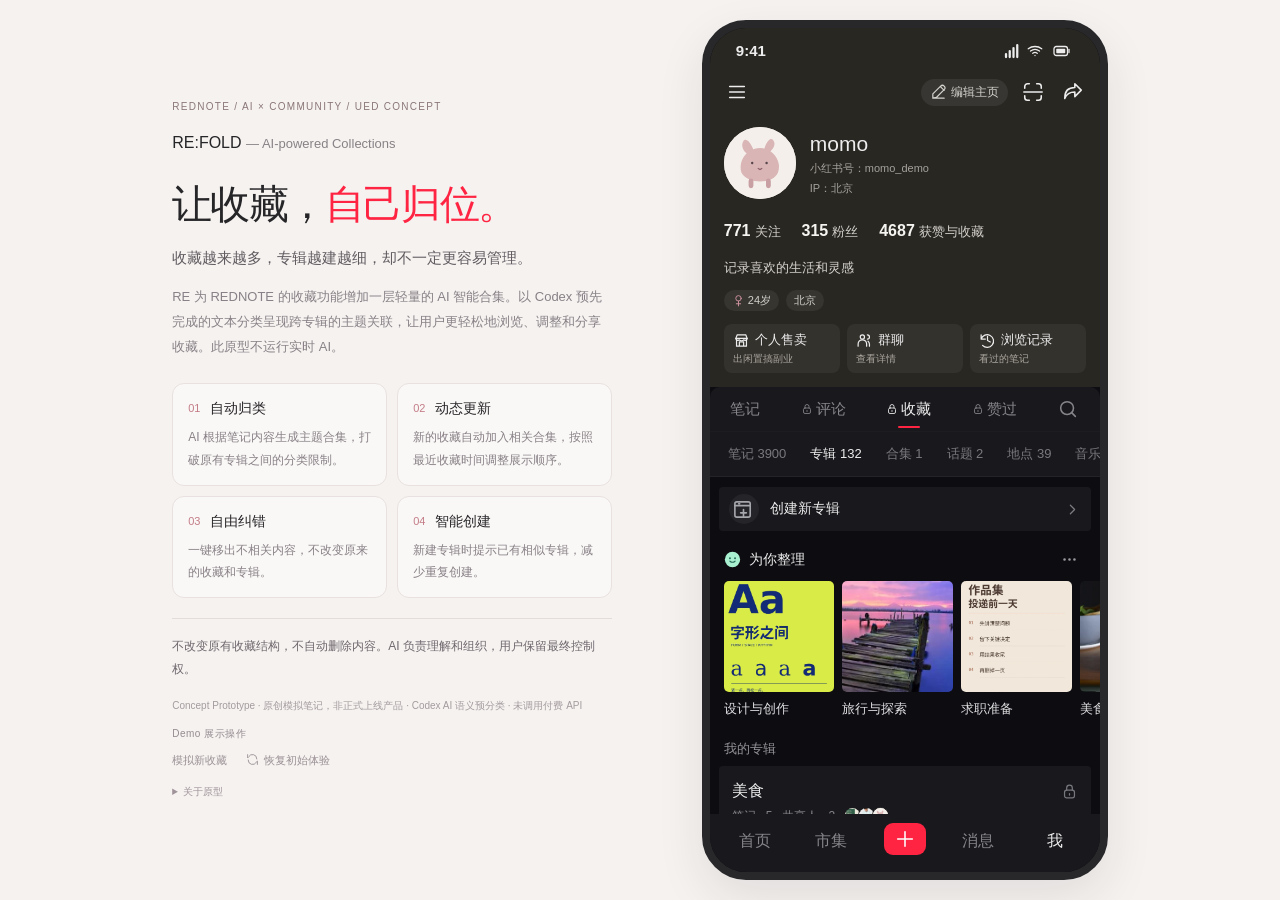
==== commit 6e9cc55b: "Simplify RE v0.9.1 snapshots, menus and native note reading" ====
--- a/RE_FOLD_v06_Demo.html
+++ b/RE_FOLD_v06_Demo.html
@@ -312,9 +312,182 @@
 .phone.modal-open .toast { top: calc(58px + env(safe-area-inset-top)); bottom: auto; }
 @media (min-width: 900px) { .phone.modal-open .toast { top: 94px; } }
 
+/* v0.9 round 1: native collection hierarchy and restrained selection. */
+.collection-nav { position: sticky; top: 0; z-index: 3; display: flex; justify-content: space-between; align-items: center; min-height: 50px; padding: 0 11px; background: var(--bg); }
+.collection-nav button { display: grid; place-items: center; width: 40px; height: 44px; padding: 0; border: 0; background: none; color: var(--text); }
+.collection-nav .icon { width: 23px; height: 23px; }
+.collection-heading { display: flex; align-items: center; justify-content: space-between; gap: 18px; padding: 13px 17px 0; }
+.collection-heading h1 { min-width: 0; margin: 0; font-size: 25px; line-height: 1.35; letter-spacing: -.02em; font-weight: 600; overflow-wrap: anywhere; }
+.manage-pill { display: flex; align-items: center; justify-content: center; flex: none; min-width: 66px; min-height: 31px; padding: 4px 18px; border: 1px solid #545459; border-radius: 18px; background: none; color: var(--text); font-size: 13px; line-height: 20px; }
+.collection-description { min-height: 28px; padding: 7px 17px 3px; margin: 0; color: var(--muted); font-size: 12px; line-height: 1.7; }
+.collection-members { display: flex; align-items: center; justify-content: space-between; gap: 14px; padding: 6px 17px 21px; }
+.member-invite { display: flex; align-items: center; gap: 6px; min-width: 0; min-height: 30px; border: 0; padding: 0; background: none; color: #aaaab1; font-size: 12px; }
+.member-invite .icon { width: 15px; height: 15px; }
+.member-invite .member-avatars { display: inline-flex; align-items: center; padding-right: 2px; }
+.member-invite .member-avatars img { display: block; width: 23px; height: 23px; object-fit: cover; border: 1px solid var(--bg); border-radius: 50%; margin-right: -5px; }
+.collection-count { flex: none; color: #a2a2a9; font-size: 12px; line-height: 20px; }
+.notecard.selected { outline: 0; outline-offset: 0; box-shadow: none; }
+.notecard.selected .note-image::after { background: #00000012; }
+.check-circle { border-color: #e8e8ed; background: #45454c66; box-shadow: 0 1px 3px #0003; }
+.selected .check-circle { border-color: var(--red); background: var(--red); }
+.shelf.editing .tile-image { outline: 0; }
+.smart-tile.dragging .tile-image { outline: 0; box-shadow: 0 8px 22px #0007; }
+.sort-tools { display: none; }
+.sheet.action-sheet-panel { padding: 9px 0 calc(8px + env(safe-area-inset-bottom)); border-radius: 14px 14px 0 0; background: #222226; }
+.action-sheet { margin: 0 -16px; }
+.action-sheet-panel .action-sheet { margin: 0; }
+.action-sheet .action-row { display: flex; align-items: center; justify-content: center; width: 100%; min-height: 57px; padding: 15px 20px; border: 0; border-bottom: 1px solid #ffffff0b; border-radius: 0; background: none; color: #eeeef0; font-size: 16px; line-height: 24px; }
+.action-sheet .action-cancel { display: block; width: 100%; min-height: 58px; padding: 16px; border: 0; border-top: 7px solid #17171b; border-radius: 0; background: none; color: #eeeef0; font-size: 16px; }
+.visibility-list { display: grid; gap: 0; }
+.visibility-row { display: flex; align-items: center; justify-content: space-between; gap: 16px; min-height: 63px; padding: 10px 0; border-bottom: 1px solid #ffffff09; font-size: 14px; }
+.visibility-row > span { display: flex; align-items: center; gap: 10px; }
+.visibility-row img { display: block; width: 37px; height: 37px; border-radius: 4px; object-fit: cover; }
+.switch { width: 48px; height: 28px; padding: 2px; }
+.switch::before { width: 24px; height: 24px; }
+@media (max-width: 899px) { .collection-nav { min-height: 48px; } }
+
+/* Direct share panel: friends, channels, then utility actions. */
+.sheet.native-share-sheet { padding: 8px 0 calc(16px + env(safe-area-inset-bottom)); border-radius: 15px 15px 0 0; background: #232327; }
+.native-share { margin: 0 -16px; }
+.native-share-sheet .native-share { margin: 0; }
+.native-share .share-head { position: relative; display: flex; align-items: center; justify-content: center; min-height: 44px; padding: 0 46px; }
+.native-share .share-head h3 { margin: 0; font-size: 14px; font-weight: 500; line-height: 22px; }
+.native-share .share-close { position: absolute; right: 9px; top: 0; display: grid; place-items: center; width: 42px; height: 42px; padding: 0; border: 0; background: none; color: #b4b4bc; }
+.native-share .share-close .icon { width: 20px; height: 20px; }
+.share-friend-row, .share-channel-row { display: flex; align-items: flex-start; gap: 15px; overflow-x: auto; overscroll-behavior-x: contain; scrollbar-width: none; padding: 15px 18px 17px; }
+.share-friend-row::-webkit-scrollbar, .share-channel-row::-webkit-scrollbar { display: none; }
+.share-person, .share-channel, .share-tool { display: flex; flex-direction: column; align-items: center; gap: 8px; flex: 0 0 60px; min-width: 0; width: 60px; padding: 0; border: 0; background: none; color: #d8d8de; text-align: center; font-size: 11px; line-height: 17px; }
+.share-person > span:not(.share-avatar), .share-channel > span:not(.channel-icon), .share-tool > span:not(.channel-icon) { width: 100%; white-space: nowrap; overflow: hidden; text-overflow: ellipsis; }
+.share-person small, .share-channel small { margin-top: -6px; font-size: 9px; line-height: 13px; color: #888890; }
+.share-avatar { display: block; width: 55px; height: 55px; border-radius: 50%; overflow: hidden; background: #d7c6bb; }
+.share-avatar img { display: block; width: 100%; height: 100%; object-fit: cover; }
+.share-channel-row { border-top: 1px solid #ffffff09; padding-top: 18px; padding-bottom: 18px; }
+.channel-icon { display: grid; place-items: center; width: 53px; height: 53px; border-radius: 50%; background: #34343b; color: #ededf1; }
+.channel-icon .icon { width: 26px; height: 26px; stroke-width: 1.7; }
+.channel-icon.green, .channel-icon.wechat { background: #2ebf64; color: #fff; }
+.channel-icon.moments { background: #f3f3f4; color: #23b45e; }
+.channel-icon.blue, .channel-icon.qq { background: #4ba6e8; color: #fff; }
+.channel-icon.yellow, .channel-icon.weibo { background: #f5c645; color: #dd404b; }
+.channel-icon.red, .channel-icon.native { background: #eb425b; color: #fff; }
+.share-actions { display: flex; gap: 15px; align-items: flex-start; padding: 18px 18px 4px; border-top: 1px solid #ffffff09; overflow-x: auto; scrollbar-width: none; }
+.share-tool .channel-icon { background: #34343b; }
+.native-share .share-note { margin: 10px 18px 0; color: #85858f; font-size: 10px; line-height: 16px; }
+
+/* Full-page local shared album setup. */
+.friends-settings { min-height: 100%; background: var(--bg); }
+.friends-head { position: sticky; top: 0; z-index: 3; display: grid; grid-template-columns: 65px minmax(0,1fr) 65px; align-items: center; height: 55px; padding: 0 10px; background: var(--bg); }
+.friends-head strong, .friends-head h2 { margin: 0; text-align: center; font-size: 16px; font-weight: 500; }
+.friends-head button { min-height: 42px; padding: 0 6px; border: 0; background: none; color: #cacad0; font-size: 14px; }
+.friends-head button:first-child { justify-self: start; }
+.friends-head button:last-child { justify-self: end; color: var(--red); font-weight: 500; }
+.friends-album-name { display: flex; align-items: center; gap: 12px; min-height: 76px; margin: 7px 17px 15px; padding: 8px 0 20px; border-bottom: 1px solid #ffffff09; font-size: 17px; font-weight: 500; }
+.friends-album-name img { display: block; flex: none; width: 48px; height: 48px; border-radius: 5px; object-fit: cover; }
+.friends-switch-row { display: flex; align-items: center; justify-content: space-between; gap: 18px; min-height: 47px; margin: 0 17px; font-size: 14px; }
+.friends-status { margin: 0 !important; padding: 8px 17px 18px; color: #85858d; font-size: 11px; line-height: 1.8; }
+.native-friend-list { padding: 0 17px; }
+.native-friend { position: relative; display: flex; align-items: center; gap: 11px; width: 100%; min-height: 72px; padding: 12px 39px 12px 0; border: 0; border-bottom: 1px solid #ffffff08; border-radius: 0; background: none; color: #e5e5e9; text-align: left; font-size: 14px; }
+.native-friend > img, .native-friend .friend-avatar { width: 43px; height: 43px; border-radius: 50%; object-fit: cover; }
+.native-friend .check-circle { top: calc(50% - 11px); right: 2px; }
+.native-friend.selected { background: none; }
+.native-friend.selected .check-circle { border-color: var(--red); background: var(--red); }
+.native-friend-list[aria-disabled="true"] { opacity: .4; }
+
+.native-share .share-avatar { object-fit: cover; flex: none; }
+.native-share .share-scope-note { margin: 12px 18px 0; font-size: 10px; line-height: 17px; color: #96969f; }
+.channel-icon.system { background: #eeeeef; color: #2d2d31; }
+.friends-album-name strong { margin-left: auto; font-size: 15px; }
+.friends-disclaimer { margin: 20px 17px; color: #93939b; font-size: 11px; line-height: 1.85; }
+.friends-range { margin: 0 17px; border: 0; background: none; padding: 10px 0; font-size: 13px; color: #ccc; }
+[hidden] { display: none !important; }
+
+.native-share .share-tool { flex-basis: 82px; width: 82px; }
+.native-share .share-actions { gap: 18px; }
+
+/* v0.9 round 2: one restrained motion vocabulary, with reliable fallbacks. */
+:root { --motion-page: 230ms; --motion-sheet: 290ms; --motion-control: 140ms; --motion-ease: cubic-bezier(.22,.74,.25,1); }
+button { transition: background-color var(--motion-control), color var(--motion-control), opacity var(--motion-control), transform 110ms; }
+button:active:not(:disabled) { transform: scale(.975); }
+.check-circle { transition: background-color var(--motion-control), border-color var(--motion-control), color var(--motion-control); }
+.check-circle svg { transition: opacity var(--motion-control), transform var(--motion-control); }
+.switch, .switch.on { justify-content: flex-start; transition: background-color var(--motion-control); }
+.switch::before { transform: translateX(0); transition: transform var(--motion-control) var(--motion-ease); }
+.switch.on::before { transform: translateX(20px); }
+.sheet { animation: none; }
+.handle { height: 5px; position: relative; cursor: grab; touch-action: none; }
+.handle::before { content: ''; position: absolute; inset: -9px -25px; }
+.share-head, .sheet-head { touch-action: none; }
+.scrim[data-closing] { pointer-events: auto; }
+.sort-drag-ghost { pointer-events: none; opacity: .93; will-change: transform; filter: drop-shadow(0 9px 14px #0008); }
+.sort-drag-ghost .tile-image { box-shadow: 0 0 0 1px #ffffff25; }
+.smart-tile.drag-source { pointer-events: auto; }
+.page-enter { animation: nativePageEnter var(--motion-page) var(--motion-ease); }
+.page-back { animation: nativePageBack var(--motion-page) var(--motion-ease); }
+.sheet-opening .sheet { animation: nativeSheetIn var(--motion-sheet) var(--motion-ease) !important; }
+.sheet-opening { animation: nativeMaskIn var(--motion-sheet) var(--motion-ease); }
+.sheet-closing .sheet { animation: nativeSheetOut var(--motion-sheet) var(--motion-ease) forwards !important; }
+.sheet-closing { animation: nativeMaskOut var(--motion-sheet) var(--motion-ease) forwards; }
+@keyframes nativePageEnter { from { opacity: .9; transform: translateX(16px); } to { opacity: 1; transform: translateX(0); } }
+@keyframes nativePageBack { from { opacity: .9; transform: translateX(-16px); } to { opacity: 1; transform: translateX(0); } }
+@keyframes nativeSheetIn { from { transform: translateY(100%); } to { transform: translateY(0); } }
+@keyframes nativeSheetOut { from { transform: translateY(0); } to { transform: translateY(100%); } }
+@keyframes nativeMaskIn { from { background-color: #0000; } to { background-color: #0009; } }
+@keyframes nativeMaskOut { from { background-color: #0009; } to { background-color: #0000; } }
+@media (prefers-reduced-motion: reduce) {
+  *, *::before, *::after { animation-duration: .01ms !important; transition-duration: .01ms !important; scroll-behavior: auto !important; }
+  button:active:not(:disabled) { transform: none; }
+}
+
+/* v0.9.1: fewer steps, a focused reading surface and isolated home actions. */
+.ai-mark { display: inline-flex; width: 17px; height: 17px; margin-right: 3px; flex: none; }
+.ai-mark svg { width: 100%; height: 100%; }
+.sheet.home-settings-sheet { padding: 0 0 env(safe-area-inset-bottom); border-radius: 14px 14px 0 0; background: #222226; }
+.home-settings-sheet .action-sheet { margin: 0; }
+.home-settings-sheet .action-row { min-height: 57px; }
+.home-settings-sheet .action-cancel { border-top-width: 8px; }
+.sort-banner-actions { display: flex; align-items: center; gap: 9px; }
+.sort-banner .sort-default { background: none; color: #ababaf; padding-inline: 5px; font-size: 11px; }
+.demo-controls { margin-top: 12px; }
+.demo-label { margin: 0 0 8px; font-size: 10px; color: #958b90; letter-spacing: .05em; }
+.brief-actions { display: flex; gap: 19px; flex-wrap: wrap; }
+.desktop-demo-picker { max-height: 190px; overflow-y: auto; margin-top: 12px; border-top: 1px solid #e5dedb; }
+.demo-note { display: flex; align-items: center; gap: 9px; width: 100%; background: none; border: 0; border-bottom: 1px solid #e5dedb; color: #655c62; padding: 8px 0; text-align: left; }
+.demo-note img { width: 34px; height: 34px; border-radius: 4px; object-fit: cover; }
+.demo-note > span { flex: 1; font-size: 11px; }
+.demo-note small { font-size: 10px; color: #9d858b; }
+.prototype-about { margin-top: 13px; font-size: 10px; color: #a0949a; line-height: 1.9; }
+.prototype-about summary { cursor: pointer; width: fit-content; }
+.prototype-about p { margin: 7px 0 0; max-width: 420px; }
+.native-note { min-height: 100%; }
+.phone[data-page="note"] .note-native-head, .note-native-head { display: flex; gap: 8px; height: 55px; min-height: 55px; padding: 0 10px 0 7px; background: var(--surface); }
+.note-native-head > button:first-child { min-width: 30px; width: 30px; }
+.note-native-head .note-author { flex: 1; justify-self: auto; padding: 0; overflow: hidden; }
+.note-native-head .note-author strong { min-width: 0; white-space: nowrap; text-overflow: ellipsis; overflow: hidden; }
+.note-native-head .note-author img { width: 31px; height: 31px; flex: none; }
+.note-follow { display: inline-flex; align-items: center; justify-content: center; height: 28px; min-width: 53px; border: 1px solid #bd344a; border-radius: 16px; color: #ff526c; font-size: 12px; }
+.note-share-display { display: grid; place-items: center; flex: none; width: 31px; height: 40px; }
+.note-share-display .icon { width: 23px; height: 23px; }
+.note-media { position: relative; background: #242428; }
+.native-note .note-gallery { align-items: flex-start; }
+.native-note .note-gallery img { width: 100%; height: auto; max-height: 560px; object-fit: contain; }
+.gallery-pagination { position: absolute; right: 13px; bottom: 12px; padding: 3px 8px; background: #0008; color: #fff; border-radius: 14px; font-size: 10px; font-variant-numeric: tabular-nums; pointer-events: none; }
+.native-note .note-body { padding: 17px 15px 1px; font-size: 15px; line-height: 1.85; }
+.native-note .note-body h1 { font-size: 18px; line-height: 1.5; margin-bottom: 11px; }
+.native-note .note-body p { margin-bottom: 13px; }
+.native-note .note-tags { padding: 0 15px 15px; font-size: 13px; }
+.native-note .note-meta { padding: 0 15px 24px; color: #7e7e87; font-size: 11px; }
+#noteReadBar { position: relative; z-index: 5; flex: none; background: var(--surface); }
+.reading-interactions { display: flex; align-items: center; gap: 11px; height: calc(58px + env(safe-area-inset-bottom)); padding: 10px 13px calc(10px + env(safe-area-inset-bottom)); border-top: 1px solid #ffffff0b; }
+.reading-comment { width: 0; flex: 1; min-width: 70px; height: 34px; border: 0; outline: none; border-radius: 18px; padding: 7px 12px; background: #29292e; color: #a3a3ac; font-size: 12px; cursor: default; }
+.reading-comment::placeholder { color: #8d8d96; }
+.reading-metric { display: inline-flex; align-items: center; gap: 4px; flex: none; color: #dddde1; font-size: 11px; font-variant-numeric: tabular-nums; }
+.reading-metric .icon { width: 22px; height: 22px; stroke-width: 1.6; }
+.reading-metric.active { color: var(--red); }
+.collection-nav button:disabled { opacity: .3; }
+@media (max-width: 389px) { .reading-interactions { gap: 8px; padding-inline: 10px; } .reading-metric { gap: 3px; } }
+
 </style>
 </head>
-<body data-version="0.8">
+<body data-version="0.9.1">
 <div class="stage">
   <aside class="brief" aria-labelledby="projectTitle">
     <div class="eyebrow">REDNOTE / AI × COMMUNITY / UED CONCEPT</div>
@@ -330,11 +503,12 @@
     </div>
     <p class="design-principle">不改变原有收藏结构，不自动删除内容。AI 负责理解和组织，用户保留最终控制权。</p>
     <footer class="brief-footer">Concept Prototype · 原创模拟笔记，非正式上线产品<span id="classificationSource"></span></footer>
-    <div class="brief-actions"><button id="resetDemo" type="button">恢复初始体验</button></div>
+    <div class="demo-controls"><p class="demo-label">Demo 展示操作</p><div class="brief-actions"><button id="simulateDemo" type="button">模拟新收藏</button><button id="resetDemo" type="button">恢复初始体验</button></div><div id="demoPanel" hidden></div></div><details class="prototype-about"><summary>关于原型</summary><p>这是原创虚构内容的静态原型，分类由 Codex 按文本预先生成，不是实时 AI，未分析照片。分享为固定快照，好友仅本地模拟，不发送消息。绿色图标是概念标识，未接入官方点点服务。</p></details>
   </aside>
   <section class="phone" aria-label="小红书收藏智能合集交互模拟手机">
     <div class="status"><span>9:41</span><span class="signal" id="statusIcons" aria-label="蜂窝网络、无线网络、电池电量充足"></span></div>
     <main class="viewport" id="appScreen"><div class="no-results">正在加载收藏…</div></main>
+    <div id="noteReadBar" hidden></div>
     <nav class="tabbar"><button data-action="notice" data-value="本次只演示收藏页，首页未实现">首页</button><button data-action="notice" data-value="本次只演示收藏页，市集未实现">市集</button><button class="plus" data-action="notice" data-value="本次只演示收藏页，发布未实现" aria-label="发布"><span id="publishIcon"></span></button><button data-action="notice" data-value="本次只演示收藏页，消息未实现">消息</button><button class="current" data-action="home">我</button></nav>
     <div class="modalLayer" id="modalLayer"></div><div id="toastLayer"></div>
   </section>
@@ -536,11 +710,14 @@
  'album-add':'<rect x="3" y="4" width="16" height="16" rx="2"/><path d="M3 8h16M7 6h1m4 6v7m-3-3.5h6"/>',
  'wifi':'<path d="M3 9a15 15 0 0 1 18 0M6 12a10 10 0 0 1 12 0m-9 3a5 5 0 0 1 6 0m-3 3h.01"/>',
  'signal':'<path d="M4 16v4m5-8v8m5-12v12m5-16v16" stroke-width="3"/>',
+ 'comment':'<path d="M21 11a8 8 0 0 1-8 8H6l-4 3V11a8 8 0 0 1 8-8h3a8 8 0 0 1 8 8Z"/>',
+ 'heart':'<path d="M20.8 4.6a5.5 5.5 0 0 0-7.8 0L12 5.7l-1.1-1.1a5.5 5.5 0 0 0-7.8 7.8L12 21l8.8-8.6a5.5 5.5 0 0 0 0-7.8Z"/>',
  'battery':'<rect x="2" y="6" width="18" height="12" rx="3"/><path d="M22 10v4"/><rect x="5" y="9" width="12" height="6" rx="1" fill="currentColor" stroke="none"/>'
 });
 const ico=(name,cls='')=>`<svg class="icon ${cls}" viewBox="0 0 24 24" aria-hidden="true">${iconPaths[name]||iconPaths.folder}</svg>`;
 const esc=s=>String(s??'').replaceAll('&','&amp;').replaceAll('<','&lt;').replaceAll('>','&gt;').replaceAll('"','&quot;').replaceAll("'",'&#39;');
 const E=id=>document.getElementById(id);
+const cloneData=value=>typeof globalThis.structuredClone==='function'?globalThis.structuredClone(value):JSON.parse(JSON.stringify(value));
 E('statusIcons').innerHTML=ico('signal')+ico('wifi')+ico('battery','battery-icon');
 E('publishIcon').innerHTML=ico('plus');
 E('resetDemo').innerHTML=ico('refresh','small')+'恢复初始体验';
@@ -561,8 +738,8 @@
 const KEY='refold-v05-experience-data';
 function stored(){if(location.hash.startsWith('#share='))return {};try{const value=JSON.parse(localStorage.getItem(KEY)||'{}');return value&&typeof value==='object'&&!Array.isArray(value)?value:{}}catch(_){return {}}}
 const persisted=stored();
-const S={page:'home',selectedGroup:null,selectedAlbum:null,selectedNote:null,createTitle:'',createDesc:'',createPublic:true,createShared:false,smartOn:persisted.smartOn!==false,hidden:persisted.hidden||[],pins:persisted.pins||[],exclude:persisted.exclude||{},savedNew:persisted.savedNew||[],savedTimes:persisted.savedTimes||{},extraAlbums:persisted.extraAlbums||[],saveClock:persisted.saveClock||400,toastUndo:null,order:Array.isArray(persisted.order)?persisted.order:null,manual:persisted.manual||{},removed:persisted.removed||[],editing:false,managing:false,selection:[],targets:[],dragId:null,liked:persisted.liked||[],comments:persisted.comments||{},pickerSelected:[],copies:persisted.copies||[]};
-function commit(){if(S.incomingShare)return;try{localStorage.setItem(KEY,JSON.stringify({...persisted,version:8,liked:S.liked,comments:S.comments,copies:S.copies,smartOn:S.smartOn,hidden:S.hidden,pins:[],order:S.order,manual:S.manual,removed:S.removed,exclude:S.exclude,savedNew:S.savedNew,savedTimes:S.savedTimes,extraAlbums:S.extraAlbums,saveClock:S.saveClock}))}catch(_){}}
+const S={page:'home',selectedGroup:null,selectedAlbum:null,selectedNote:null,createTitle:'',createDesc:'',createPublic:true,createShared:false,smartOn:persisted.smartOn!==false,hidden:persisted.hidden||[],pins:persisted.pins||[],exclude:persisted.exclude||{},savedNew:persisted.savedNew||[],savedTimes:persisted.savedTimes||{},extraAlbums:persisted.extraAlbums||[],saveClock:persisted.saveClock||400,toastUndo:null,order:Array.isArray(persisted.order)?persisted.order:null,manual:persisted.manual||{},removed:persisted.removed||[],editing:false,managing:false,selection:[],targets:[],dragId:null,liked:persisted.liked||[],comments:persisted.comments||{},pickerSelected:[],copies:persisted.copies||[],groupSharing:persisted.groupSharing||{}};
+function commit(){if(S.incomingShare)return;try{localStorage.setItem(KEY,JSON.stringify({...persisted,version:8,liked:S.liked,comments:S.comments,copies:S.copies,groupSharing:S.groupSharing,smartOn:S.smartOn,hidden:S.hidden,pins:[],order:S.order,manual:S.manual,removed:S.removed,exclude:S.exclude,savedNew:S.savedNew,savedTimes:S.savedTimes,extraAlbums:S.extraAlbums,saveClock:S.saveClock}))}catch(_){}}
 const INLINE_ASSETS={"career_ai":"[data-uri]","career_case":"[data-uri]","career_interview":"[data-uri]","career_jobs":"[data-uri]","career_resume":"[data-uri]","design_blender":"[data-uri]","design_brand":"[data-uri]","design_grid":"[data-uri]","design_motion":"[data-uri]","design_packaging":"[data-uri]